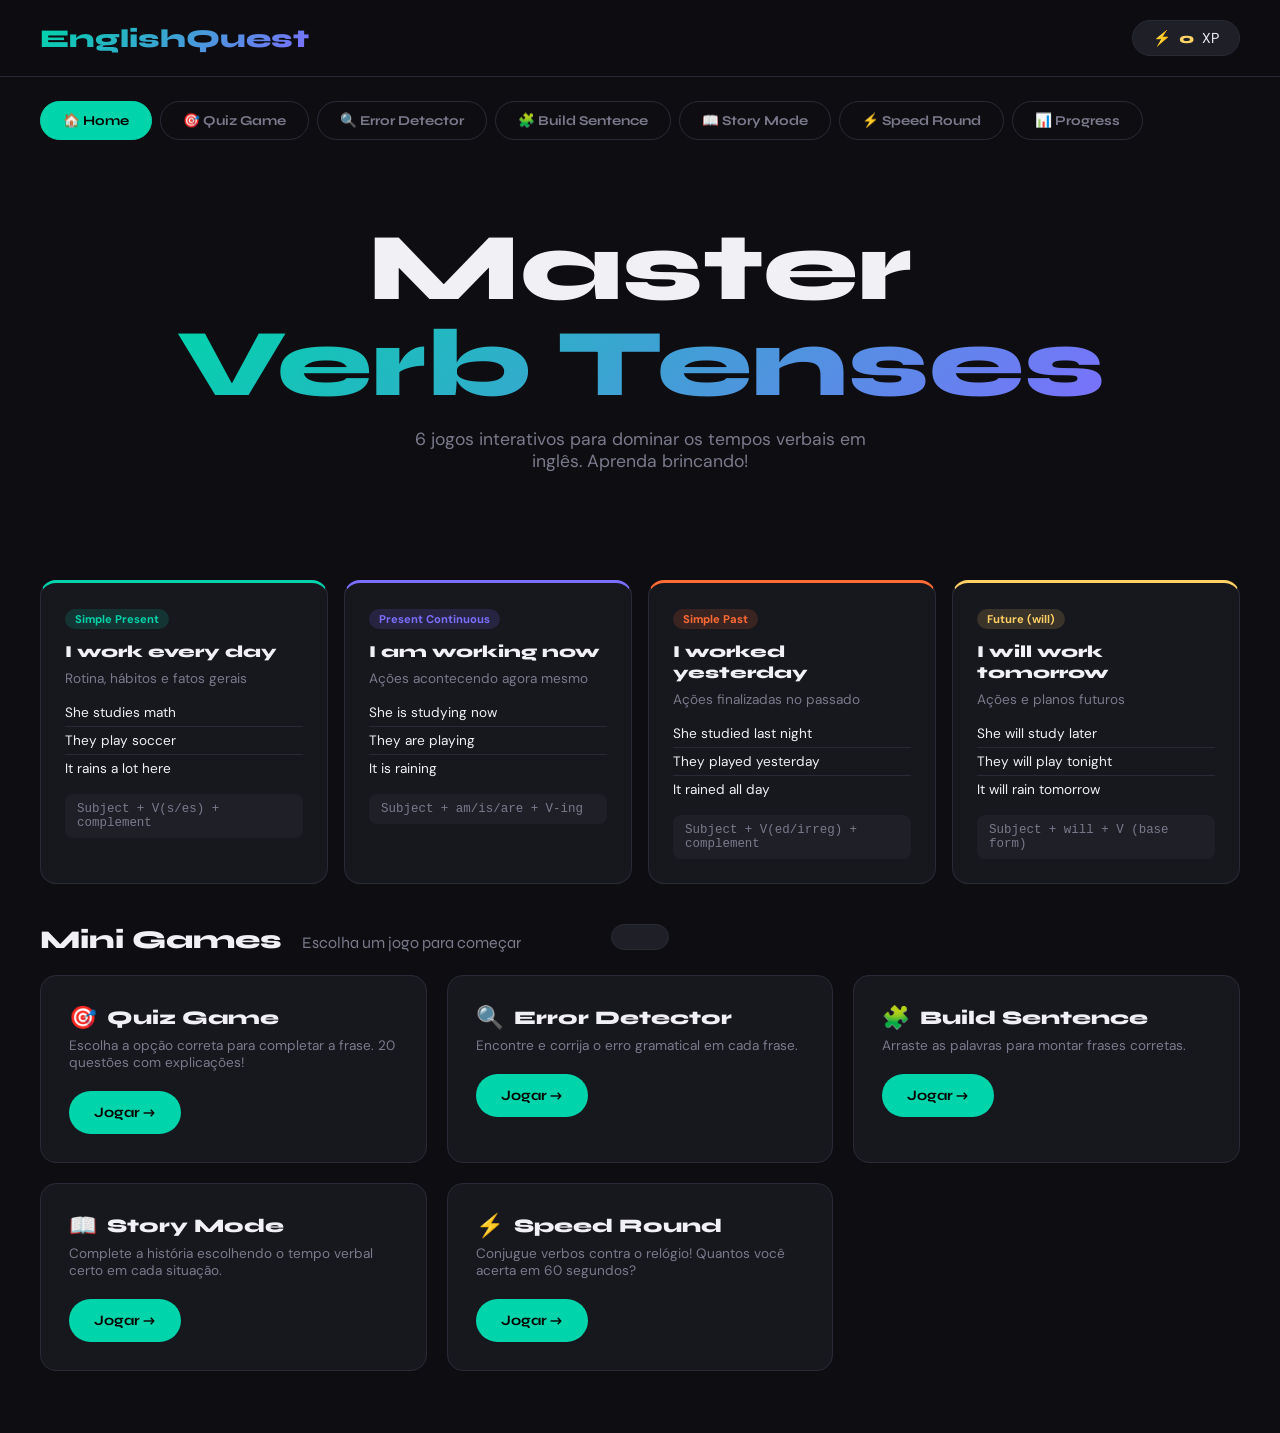
==== index.html @ da6da32b "Add files via upload" ====
<!DOCTYPE html>
<html lang="pt-BR">
<head>
  <meta charset="UTF-8" />
  <meta name="viewport" content="width=device-width, initial-scale=1.0" />
  <title>TenseLab</title>
  <link href="https://fonts.googleapis.com/css2?family=Syne:wght@400;700;800;900&family=DM+Sans:wght@300;400;500&display=swap" rel="stylesheet" />
  <style>
    :root {
      --bg: #0e0e12;
      --surface: #17171e;
      --surface2: #1f1f28;
      --border: #2a2a36;
      --text: #f0f0f5;
      --muted: #7a7a8c;
      --accent-past: #ff6b35;
      --accent-present: #00d4aa;
      --accent-cont: #7c6ffd;
      --accent-future: #ffd166;
      --green: #22c55e;
      --red: #ef4444;
      --radius: 16px;
    }

    * { box-sizing: border-box; margin: 0; padding: 0; }

    body {
      font-family: 'DM Sans', sans-serif;
      background: var(--bg);
      color: var(--text);
      min-height: 100vh;
      overflow-x: hidden;
    }

    /* ── NAV ── */
    nav {
      display: flex;
      align-items: center;
      justify-content: space-between;
      padding: 20px 40px;
      border-bottom: 1px solid var(--border);
      position: sticky;
      top: 0;
      background: rgba(14,14,18,0.9);
      backdrop-filter: blur(12px);
      z-index: 100;
    }
    .logo {
      font-family: 'Syne', sans-serif;
      font-weight: 900;
      font-size: 1.6rem;
      background: linear-gradient(135deg, var(--accent-present), var(--accent-cont));
      -webkit-background-clip: text;
      -webkit-text-fill-color: transparent;
    }
    .nav-xp {
      background: var(--surface2);
      border: 1px solid var(--border);
      border-radius: 50px;
      padding: 8px 20px;
      font-size: .9rem;
      display: flex; align-items: center; gap: 8px;
    }
    .xp-val { font-family: 'Syne', sans-serif; font-weight: 800; color: var(--accent-future); }

    /* ── TABS ── */
    .tabs {
      display: flex;
      gap: 8px;
      padding: 24px 40px 0;
      overflow-x: auto;
      scrollbar-width: none;
    }
    .tabs::-webkit-scrollbar { display: none; }
    .tab {
      font-family: 'Syne', sans-serif;
      font-weight: 700;
      font-size: .85rem;
      padding: 10px 22px;
      border-radius: 50px;
      border: 1.5px solid var(--border);
      background: transparent;
      color: var(--muted);
      cursor: pointer;
      white-space: nowrap;
      transition: all .2s;
    }
    .tab:hover { border-color: var(--accent-present); color: var(--text); }
    .tab.active {
      background: var(--accent-present);
      border-color: var(--accent-present);
      color: #000;
    }

    /* ── PAGES ── */
    .page { display: none; padding: 32px 40px 60px; }
    .page.active { display: block; }

    /* ── HERO ── */
    .hero {
      text-align: center;
      padding: 48px 0 40px;
    }
    .hero h1 {
      font-family: 'Syne', sans-serif;
      font-size: clamp(3rem, 8vw, 6rem);
      font-weight: 900;
      line-height: 1;
      margin-bottom: 16px;
    }
    .hero h1 span { background: linear-gradient(135deg, var(--accent-present), var(--accent-cont)); -webkit-background-clip: text; -webkit-text-fill-color: transparent; }
    .hero p { color: var(--muted); font-size: 1.1rem; max-width: 480px; margin: 0 auto 36px; }

    .tense-cards {
      display: grid;
      grid-template-columns: repeat(auto-fit, minmax(220px, 1fr));
      gap: 16px;
      margin-top: 32px;
    }
    .tense-card {
      background: var(--surface);
      border: 1.5px solid var(--border);
      border-radius: var(--radius);
      padding: 24px;
      transition: transform .2s, border-color .2s;
    }
    .tense-card:hover { transform: translateY(-4px); }
    .tense-card.past { border-top: 3px solid var(--accent-past); }
    .tense-card.present { border-top: 3px solid var(--accent-present); }
    .tense-card.cont { border-top: 3px solid var(--accent-cont); }
    .tense-card.future { border-top: 3px solid var(--accent-future); }
    .tense-card h3 { font-family: 'Syne', sans-serif; font-weight: 800; font-size: 1.05rem; margin-bottom: 8px; }
    .tense-card .badge {
      display: inline-block;
      font-size: .7rem;
      font-weight: 700;
      padding: 3px 10px;
      border-radius: 20px;
      margin-bottom: 12px;
    }
    .past .badge { background: rgba(255,107,53,.15); color: var(--accent-past); }
    .present .badge { background: rgba(0,212,170,.15); color: var(--accent-present); }
    .cont .badge { background: rgba(124,111,253,.15); color: var(--accent-cont); }
    .future .badge { background: rgba(255,209,102,.15); color: var(--accent-future); }
    .tense-card p { color: var(--muted); font-size: .85rem; margin-bottom: 12px; }
    .tense-card ul { list-style: none; }
    .tense-card li { font-size: .85rem; padding: 5px 0; border-bottom: 1px solid var(--border); color: var(--text); }
    .tense-card li:last-child { border: none; }
    .formula {
      margin-top: 12px;
      background: var(--surface2);
      border-radius: 8px;
      padding: 8px 12px;
      font-size: .78rem;
      color: var(--muted);
      font-family: monospace;
    }

    /* ── GAME GRID ── */
    .game-grid {
      display: grid;
      grid-template-columns: repeat(auto-fit, minmax(300px, 1fr));
      gap: 20px;
    }
    .game-card {
      background: var(--surface);
      border: 1.5px solid var(--border);
      border-radius: var(--radius);
      padding: 28px;
    }
    .game-title {
      font-family: 'Syne', sans-serif;
      font-weight: 800;
      font-size: 1.2rem;
      margin-bottom: 6px;
      display: flex; align-items: center; gap: 10px;
    }
    .game-icon { font-size: 1.4rem; }
    .game-desc { color: var(--muted); font-size: .85rem; margin-bottom: 20px; }

    /* Buttons */
    .btn {
      font-family: 'Syne', sans-serif;
      font-weight: 700;
      font-size: .9rem;
      padding: 12px 24px;
      border-radius: 50px;
      border: 1.5px solid transparent;
      cursor: pointer;
      transition: all .15s;
    }
    .btn-primary { background: var(--accent-present); color: #000; }
    .btn-primary:hover { opacity: .85; transform: scale(1.03); }
    .btn-outline { background: transparent; border-color: var(--border); color: var(--text); }
    .btn-outline:hover { border-color: var(--accent-present); color: var(--accent-present); }
    .btn-sm { padding: 8px 18px; font-size: .8rem; }
    .btn-full { width: 100%; }

    /* ── QUIZ ── */
    .quiz-question {
      background: var(--surface2);
      border-radius: 12px;
      padding: 20px;
      font-size: 1.1rem;
      font-weight: 500;
      margin-bottom: 16px;
      line-height: 1.5;
    }
    .quiz-options { display: flex; flex-direction: column; gap: 10px; }
    .quiz-opt {
      background: var(--surface2);
      border: 1.5px solid var(--border);
      border-radius: 12px;
      padding: 14px 18px;
      text-align: left;
      color: var(--text);
      cursor: pointer;
      font-size: .95rem;
      transition: all .15s;
    }
    .quiz-opt:hover:not(:disabled) { border-color: var(--accent-present); background: rgba(0,212,170,.06); }
    .quiz-opt.correct { border-color: var(--green); background: rgba(34,197,94,.12); color: var(--green); }
    .quiz-opt.wrong { border-color: var(--red); background: rgba(239,68,68,.12); color: var(--red); }
    .quiz-opt:disabled { cursor: default; }
    .quiz-feedback {
      margin-top: 14px;
      padding: 14px 18px;
      border-radius: 12px;
      font-size: .9rem;
      font-weight: 500;
      display: none;
    }
    .quiz-feedback.correct { background: rgba(34,197,94,.12); color: var(--green); border: 1px solid rgba(34,197,94,.3); }
    .quiz-feedback.wrong { background: rgba(239,68,68,.12); color: var(--red); border: 1px solid rgba(239,68,68,.3); }
    .quiz-stats {
      display: flex; gap: 12px; margin-bottom: 16px; font-size: .85rem; color: var(--muted);
    }
    .quiz-stats span { font-weight: 700; color: var(--text); }

    /* ── ERROR DETECTOR ── */
    .error-sentence {
      background: var(--surface2);
      border: 1.5px solid var(--border);
      border-radius: 12px;
      padding: 20px;
      font-size: 1.1rem;
      margin-bottom: 14px;
    }
    .error-sentence .wrong-word {
      color: var(--red);
      text-decoration: underline wavy var(--red);
    }
    .error-input {
      width: 100%;
      background: var(--surface2);
      border: 1.5px solid var(--border);
      border-radius: 12px;
      padding: 14px 18px;
      color: var(--text);
      font-size: 1rem;
      font-family: 'DM Sans', sans-serif;
      outline: none;
      transition: border-color .15s;
      margin-bottom: 12px;
    }
    .error-input:focus { border-color: var(--accent-present); }
    .error-input.correct-input { border-color: var(--green); }
    .error-input.wrong-input { border-color: var(--red); }

    /* ── DRAG & DROP ── */
    .drag-words {
      display: flex; flex-wrap: wrap; gap: 8px; margin-bottom: 20px; min-height: 44px;
      background: var(--surface2); border-radius: 12px; padding: 12px;
      border: 1.5px dashed var(--border);
    }
    .drag-word {
      background: var(--surface);
      border: 1.5px solid var(--border);
      border-radius: 8px;
      padding: 6px 14px;
      font-size: .9rem;
      cursor: grab;
      user-select: none;
      transition: all .15s;
      touch-action: none;
    }
    .drag-word:hover { border-color: var(--accent-present); background: rgba(0,212,170,.06); }
    .drag-word.dragging { opacity: .4; }
    .drag-word.placed { background: rgba(124,111,253,.15); border-color: var(--accent-cont); }
    .sentence-slots {
      display: flex; flex-wrap: wrap; gap: 8px; align-items: center;
      background: var(--surface2); border-radius: 12px; padding: 16px;
      min-height: 56px; border: 1.5px solid var(--border);
      margin-bottom: 14px;
    }
    .slot-word {
      background: var(--accent-cont);
      color: #fff;
      border-radius: 8px;
      padding: 6px 14px;
      font-size: .9rem;
      cursor: pointer;
    }
    .slot-placeholder {
      color: var(--muted);
      font-size: .9rem;
      font-style: italic;
    }

    /* ── TIMELINE GAME ── */
    .timeline-bar {
      position: relative;
      height: 6px;
      background: var(--border);
      border-radius: 3px;
      margin: 60px 0 40px;
    }
    .timeline-bar::before, .timeline-bar::after, .timeline-center {
      position: absolute;
      top: -28px;
      font-size: .8rem;
      font-weight: 700;
      font-family: 'Syne', sans-serif;
      color: var(--muted);
    }
    .timeline-bar::before { content: 'PAST'; left: 0; }
    .timeline-bar::after { content: 'FUTURE'; right: 0; }
    .timeline-center { left: 50%; transform: translateX(-50%); }
    .timeline-dots { position: absolute; top: -8px; width: 100%; display: flex; justify-content: space-between; }
    .t-dot {
      width: 22px; height: 22px;
      border-radius: 50%;
      cursor: pointer;
      border: 2px solid var(--bg);
      transition: transform .2s;
    }
    .t-dot:hover { transform: scale(1.3); }
    .timeline-cards { display: flex; flex-direction: column; gap: 10px; }
    .timeline-drop-zone {
      border: 2px dashed var(--border);
      border-radius: 12px;
      padding: 14px 18px;
      display: flex; align-items: center; gap: 12px;
      font-size: .9rem;
      color: var(--muted);
      transition: border-color .15s;
      cursor: pointer;
      min-height: 52px;
    }
    .timeline-drop-zone:hover { border-color: var(--accent-cont); }
    .timeline-drop-zone.filled { border-color: var(--border); color: var(--text); }
    .tl-label { font-weight: 700; font-size: .75rem; padding: 2px 8px; border-radius: 6px; }

    /* ── STORY MODE ── */
    .story-scene {
      background: var(--surface2);
      border-radius: 12px;
      padding: 20px;
      margin-bottom: 16px;
      position: relative;
      overflow: hidden;
    }
    .story-scene::before {
      content: '';
      position: absolute;
      left: 0; top: 0; bottom: 0;
      width: 3px;
      background: var(--accent-cont);
    }
    .story-scene p { font-size: 1rem; line-height: 1.6; }
    .story-blank {
      display: inline-block;
      min-width: 100px;
      border-bottom: 2px solid var(--accent-cont);
      padding: 0 4px;
      margin: 0 4px;
    }
    .story-choices { display: flex; flex-wrap: wrap; gap: 8px; margin-top: 12px; }
    .story-choice {
      background: var(--surface);
      border: 1.5px solid var(--border);
      border-radius: 8px;
      padding: 6px 16px;
      cursor: pointer;
      font-size: .85rem;
      transition: all .15s;
    }
    .story-choice:hover { border-color: var(--accent-cont); color: var(--accent-cont); }
    .story-choice.correct { border-color: var(--green); background: rgba(34,197,94,.1); color: var(--green); }
    .story-choice.wrong { border-color: var(--red); background: rgba(239,68,68,.1); color: var(--red); }

    /* ── WORDLE-STYLE ── */
    .wordle-grid {
      display: grid;
      grid-template-columns: repeat(5, 1fr);
      gap: 6px;
      max-width: 300px;
      margin: 0 auto 20px;
    }
    .wordle-cell {
      aspect-ratio: 1;
      background: var(--surface2);
      border: 2px solid var(--border);
      border-radius: 8px;
      display: flex; align-items: center; justify-content: center;
      font-family: 'Syne', sans-serif;
      font-weight: 800;
      font-size: 1.4rem;
      text-transform: uppercase;
      transition: all .1s;
    }
    .wordle-cell.correct { background: var(--green); border-color: var(--green); color: #fff; }
    .wordle-cell.present { background: var(--accent-future); border-color: var(--accent-future); color: #000; }
    .wordle-cell.absent { background: var(--border); border-color: var(--border); color: var(--muted); }
    .wordle-cell.active { border-color: var(--accent-present); }
    .wordle-keyboard {
      display: flex; flex-direction: column; align-items: center; gap: 6px;
      margin-bottom: 16px;
    }
    .wordle-row { display: flex; gap: 5px; }
    .wkey {
      background: var(--surface2);
      border: 1.5px solid var(--border);
      border-radius: 6px;
      padding: 10px 8px;
      font-family: 'Syne', sans-serif;
      font-weight: 700;
      font-size: .8rem;
      min-width: 32px;
      text-align: center;
      cursor: pointer;
      color: var(--text);
      transition: all .1s;
    }
    .wkey:hover { border-color: var(--accent-present); }
    .wkey.wide { min-width: 52px; font-size: .7rem; }
    .wkey.correct { background: var(--green); border-color: var(--green); color: #fff; }
    .wkey.present { background: var(--accent-future); border-color: var(--accent-future); color: #000; }
    .wkey.absent { background: var(--border); border-color: var(--border); color: var(--muted); }

    /* ── SPEED ROUND ── */
    .speed-prompt {
      text-align: center;
      background: var(--surface2);
      border-radius: 12px;
      padding: 28px;
      margin-bottom: 16px;
    }
    .speed-prompt .tense-label {
      font-size: .8rem;
      font-weight: 700;
      letter-spacing: .1em;
      text-transform: uppercase;
      margin-bottom: 8px;
    }
    .speed-prompt .verb { font-family: 'Syne', sans-serif; font-size: 2.5rem; font-weight: 900; }
    .speed-prompt .subject { color: var(--muted); font-size: 1rem; margin-top: 6px; }
    .speed-timer { height: 6px; background: var(--border); border-radius: 3px; margin-bottom: 16px; overflow: hidden; }
    .speed-timer-bar { height: 100%; background: var(--accent-present); border-radius: 3px; transition: width .1s linear; }
    .speed-input {
      width: 100%;
      background: var(--surface2);
      border: 2px solid var(--border);
      border-radius: 12px;
      padding: 16px 20px;
      font-size: 1.1rem;
      font-family: 'DM Sans', sans-serif;
      color: var(--text);
      outline: none;
      text-align: center;
    }
    .speed-input:focus { border-color: var(--accent-present); }
    .speed-score-row {
      display: flex; justify-content: space-between; margin-bottom: 12px;
      font-size: .85rem; color: var(--muted);
    }
    .speed-score-row span { font-weight: 700; color: var(--text); }

    /* ── PROGRESS ── */
    .progress-grid { display: grid; grid-template-columns: repeat(auto-fit, minmax(180px, 1fr)); gap: 16px; margin-bottom: 32px; }
    .progress-stat { background: var(--surface); border: 1.5px solid var(--border); border-radius: var(--radius); padding: 24px; }
    .progress-stat .label { font-size: .8rem; color: var(--muted); margin-bottom: 6px; }
    .progress-stat .value { font-family: 'Syne', sans-serif; font-size: 2.8rem; font-weight: 900; }
    .progress-bar-wrap { margin-bottom: 16px; }
    .progress-bar-label { display: flex; justify-content: space-between; font-size: .85rem; margin-bottom: 6px; }
    .progress-bar { height: 8px; background: var(--border); border-radius: 4px; overflow: hidden; }
    .progress-bar-fill { height: 100%; border-radius: 4px; transition: width 1s ease; }

    /* ── TABLE ── */
    table { width: 100%; border-collapse: collapse; }
    thead tr { border-bottom: 1.5px solid var(--border); }
    th, td { padding: 14px 16px; text-align: left; font-size: .9rem; }
    th { color: var(--muted); font-weight: 500; font-size: .8rem; text-transform: uppercase; letter-spacing: .05em; }
    tbody tr { border-bottom: 1px solid var(--border); }
    tbody tr:last-child { border: none; }
    .score-pill {
      display: inline-block;
      padding: 3px 10px;
      border-radius: 20px;
      font-size: .8rem;
      font-weight: 700;
    }
    .score-high { background: rgba(34,197,94,.15); color: var(--green); }
    .score-mid { background: rgba(255,209,102,.15); color: var(--accent-future); }
    .score-low { background: rgba(239,68,68,.15); color: var(--red); }

    /* ── TOAST ── */
    .toast {
      position: fixed;
      bottom: 30px; left: 50%;
      transform: translateX(-50%) translateY(80px);
      background: var(--surface2);
      border: 1.5px solid var(--border);
      border-radius: 50px;
      padding: 12px 28px;
      font-family: 'Syne', sans-serif;
      font-weight: 700;
      font-size: .95rem;
      z-index: 999;
      transition: transform .3s cubic-bezier(.34,1.56,.64,1);
      pointer-events: none;
    }
    .toast.show { transform: translateX(-50%) translateY(0); }
    .toast.xp { color: var(--accent-future); border-color: var(--accent-future); }

    /* ── SECTION TITLE ── */
    .section-title {
      font-family: 'Syne', sans-serif;
      font-weight: 900;
      font-size: 1.6rem;
      margin-bottom: 20px;
    }
    .section-title span { color: var(--muted); font-weight: 400; font-size: 1rem; margin-left: 12px; }

    @media (max-width: 600px) {
      nav, .tabs, .page { padding-left: 16px; padding-right: 16px; }
      .hero h1 { font-size: 2.8rem; }
    }
  </style>
</head>
<body>

<nav>
  <div class="logo">English<span style="color: white;">Quest</span></div>
  <div class="nav-xp">⚡ <span class="xp-val" id="xpDisplay">0</span> XP</div>
</nav>

<div class="tabs">
  <button class="tab active" onclick="switchTab('home')">🏠 Home</button>
  <button class="tab" onclick="switchTab('quiz')">🎯 Quiz Game</button>
  <button class="tab" onclick="switchTab('error')">🔍 Error Detector</button>
  <button class="tab" onclick="switchTab('build')">🧩 Build Sentence</button>
  <button class="tab" onclick="switchTab('story')">📖 Story Mode</button>
  <button class="tab" onclick="switchTab('speed')">⚡ Speed Round</button>
  <button class="tab" onclick="switchTab('progress')">📊 Progress</button>
</div>

<!-- ══════════ HOME ══════════ -->
<div class="page active" id="page-home">
  <div class="hero">
    <h1>Master<br><span>Verb Tenses</span></h1>
    <p>6 jogos interativos para dominar os tempos verbais em inglês. Aprenda brincando!</p>
  </div>

  <div class="tense-cards">
    <div class="tense-card present">
      <div class="badge">Simple Present</div>
      <h3>I work every day</h3>
      <p>Rotina, hábitos e fatos gerais</p>
      <ul>
        <li>She studies math</li>
        <li>They play soccer</li>
        <li>It rains a lot here</li>
      </ul>
      <div class="formula">Subject + V(s/es) + complement</div>
    </div>
    <div class="tense-card cont">
      <div class="badge">Present Continuous</div>
      <h3>I am working now</h3>
      <p>Ações acontecendo agora mesmo</p>
      <ul>
        <li>She is studying now</li>
        <li>They are playing</li>
        <li>It is raining</li>
      </ul>
      <div class="formula">Subject + am/is/are + V-ing</div>
    </div>
    <div class="tense-card past">
      <div class="badge">Simple Past</div>
      <h3>I worked yesterday</h3>
      <p>Ações finalizadas no passado</p>
      <ul>
        <li>She studied last night</li>
        <li>They played yesterday</li>
        <li>It rained all day</li>
      </ul>
      <div class="formula">Subject + V(ed/irreg) + complement</div>
    </div>
    <div class="tense-card future">
      <div class="badge">Future (will)</div>
      <h3>I will work tomorrow</h3>
      <p>Ações e planos futuros</p>
      <ul>
        <li>She will study later</li>
        <li>They will play tonight</li>
        <li>It will rain tomorrow</li>
      </ul>
      <div class="formula">Subject + will + V (base form)</div>
    </div>
  </div>

  <div style="margin-top:40px;">
    <div class="section-title">Mini Games <span>Escolha um jogo para começar</span></div>
    <div class="game-grid">
      <div class="game-card">
        <div class="game-title"><span class="game-icon">🎯</span>Quiz Game</div>
        <p class="game-desc">Escolha a opção correta para completar a frase. 20 questões com explicações!</p>
        <button class="btn btn-primary" onclick="switchTab('quiz')">Jogar →</button>
      </div>
      <div class="game-card">
        <div class="game-title"><span class="game-icon">🔍</span>Error Detector</div>
        <p class="game-desc">Encontre e corrija o erro gramatical em cada frase.</p>
        <button class="btn btn-primary" onclick="switchTab('error')">Jogar →</button>
      </div>
      <div class="game-card">
        <div class="game-title"><span class="game-icon">🧩</span>Build Sentence</div>
        <p class="game-desc">Arraste as palavras para montar frases corretas.</p>
        <button class="btn btn-primary" onclick="switchTab('build')">Jogar →</button>
      </div>
      <div class="game-card">
        <div class="game-title"><span class="game-icon">📖</span>Story Mode</div>
        <p class="game-desc">Complete a história escolhendo o tempo verbal certo em cada situação.</p>
        <button class="btn btn-primary" onclick="switchTab('story')">Jogar →</button>
      </div>
      <div class="game-card">
        <div class="game-title"><span class="game-icon">⚡</span>Speed Round</div>
        <p class="game-desc">Conjugue verbos contra o relógio! Quantos você acerta em 60 segundos?</p>
        <button class="btn btn-primary" onclick="switchTab('speed')">Jogar →</button>
      </div>
    </div>
  </div>
</div>

<!-- ══════════ QUIZ ══════════ -->
<div class="page" id="page-quiz">
  <div class="section-title">🎯 Quiz Game</div>
  <div class="game-card" style="max-width:600px;">
    <div class="quiz-stats">
      Pergunta <span id="qNum">1</span>/20 &nbsp;|&nbsp; Acertos: <span id="qScore">0</span> &nbsp;|&nbsp; 🔥 Streak: <span id="qStreak">0</span>
    </div>
    <div class="quiz-question" id="quizQuestion">Loading...</div>
    <div class="quiz-options" id="quizOptions"></div>
    <div class="quiz-feedback" id="quizFeedback"></div>
    <div style="margin-top:16px; display:flex; gap:10px; flex-wrap:wrap;" id="quizControls">
      <button class="btn btn-primary" id="nextBtn" onclick="nextQuestion()" style="display:none;">Próxima →</button>
      <button class="btn btn-outline btn-sm" onclick="resetQuiz()">Reiniciar</button>
    </div>
  </div>
</div>

<!-- ══════════ ERROR DETECTOR ══════════ -->
<div class="page" id="page-error">
  <div class="section-title">🔍 Error Detector</div>
  <div class="game-card" style="max-width:600px;">
    <div class="quiz-stats">
      Frase <span id="errNum">1</span>/10 &nbsp;|&nbsp; Acertos: <span id="errScore">0</span>
    </div>
    <p class="game-desc">Reescreva a frase corrigindo o erro gramatical.</p>
    <div class="error-sentence" id="errSentence"></div>
    <input type="text" class="error-input" id="errInput" placeholder="Digite a frase corrigida..." />
    <div style="display:flex;gap:10px;flex-wrap:wrap;">
      <button class="btn btn-primary" onclick="checkError()">Verificar</button>
      <button class="btn btn-outline btn-sm" onclick="skipError()">Pular →</button>
      <button class="btn btn-outline btn-sm" onclick="resetError()">Reiniciar</button>
    </div>
    <div class="quiz-feedback" id="errFeedback" style="margin-top:14px;"></div>
  </div>
</div>

<!-- ══════════ BUILD SENTENCE ══════════ -->
<div class="page" id="page-build">
  <div class="section-title">🧩 Build Sentence</div>
  <div class="game-card" style="max-width:620px;">
    <div class="quiz-stats">
      Frase <span id="buildNum">1</span>/8 &nbsp;|&nbsp; Acertos: <span id="buildScore">0</span>
    </div>
    <p class="game-desc" id="buildHint"></p>
    <div class="sentence-slots" id="buildSlots"><span class="slot-placeholder">Arraste as palavras aqui em ordem...</span></div>
    <div class="drag-words" id="buildWords"></div>
    <div style="display:flex;gap:10px;flex-wrap:wrap;margin-top:8px;">
      <button class="btn btn-primary" onclick="checkBuild()">Verificar ✓</button>
      <button class="btn btn-outline btn-sm" onclick="clearBuild()">Limpar</button>
      <button class="btn btn-outline btn-sm" onclick="resetBuild()">Reiniciar</button>
    </div>
    <div class="quiz-feedback" id="buildFeedback" style="margin-top:14px;"></div>
  </div>
</div>

<!-- ══════════ STORY MODE ══════════ -->
<div class="page" id="page-story">
  <div class="section-title">📖 Story Mode</div>
  <div class="game-card" style="max-width:620px;">
    <div class="quiz-stats">
      Cena <span id="storyNum">1</span>/6 &nbsp;|&nbsp; Acertos: <span id="storyScore">0</span>
    </div>
    <div id="storyContent"></div>
    <div class="quiz-feedback" id="storyFeedback" style="margin-top:14px;"></div>
    <button class="btn btn-outline btn-sm" onclick="resetStory()" style="margin-top:12px;">Reiniciar</button>
  </div>
</div>

<!-- ══════════ SPEED ROUND ══════════ -->
<div class="page" id="page-speed">
  <div class="section-title">⚡ Speed Round</div>
  <div class="game-card" style="max-width:520px;">
    <div class="speed-score-row">
      <div>Pontos: <span id="speedScore">0</span></div>
      <div>Tempo: <span id="speedTime">60</span>s</div>
    </div>
    <div class="speed-timer"><div class="speed-timer-bar" id="speedBar" style="width:100%"></div></div>
    <div class="speed-prompt" id="speedPrompt">
      <div class="tense-label" id="speedTenseLabel" style="color:var(--accent-present)">Simple Present</div>
      <div class="verb" id="speedVerb">work</div>
      <div class="subject" id="speedSubject">She ___</div>
    </div>
    <input type="text" class="speed-input" id="speedInput" placeholder="Type your answer..." autocomplete="off" />
    <div style="display:flex;gap:10px;margin-top:14px;justify-content:center;flex-wrap:wrap;" id="speedControls">
      <button class="btn btn-primary" id="speedStartBtn" onclick="startSpeed()">▶ Iniciar</button>
    </div>
    <div style="margin-top:16px;font-size:.85rem;color:var(--muted)">
      <strong style="color:var(--text)">Como jogar:</strong> Conjugue o verbo para o sujeito e tempo indicados. Pressione Enter para confirmar.
    </div>
  </div>
</div>

<!-- ══════════ PROGRESS ══════════ -->
<div class="page" id="page-progress">
  <div class="section-title">📊 Progress</div>
  <div class="progress-grid">
    <div class="progress-stat">
      <div class="label">Total XP</div>
      <div class="value" id="statXP" style="color:var(--accent-future)">0</div>
    </div>
    <div class="progress-stat">
      <div class="label">Questões Respondidas</div>
      <div class="value" id="statQ">0</div>
    </div>
    <div class="progress-stat">
      <div class="label">Taxa de Acerto</div>
      <div class="value" id="statAcc">—</div>
    </div>
    <div class="progress-stat">
      <div class="label">Maior Streak</div>
      <div class="value" id="statStreak" style="color:var(--accent-past)">0</div>
    </div>
  </div>

  <div class="section-title" style="font-size:1.2rem;">Desempenho por Tempo Verbal</div>
  <div id="progressBars" style="max-width:500px; margin-bottom:36px;"></div>

  <div class="section-title" style="font-size:1.2rem;">Teacher Dashboard</div>
  <div style="background:var(--surface);border:1.5px solid var(--border);border-radius:var(--radius);overflow:auto;">
    <table>
      <thead><tr><th>Aluno</th><th>Simple Present</th><th>Present Cont.</th><th>Simple Past</th><th>Future</th></tr></thead>
      <tbody>
        <tr><td>Lucas</td><td><span class="score-pill score-high">90%</span></td><td><span class="score-pill score-mid">82%</span></td><td><span class="score-pill score-high">95%</span></td><td><span class="score-pill score-mid">88%</span></td></tr>
        <tr><td>Ana</td><td><span class="score-pill score-high">98%</span></td><td><span class="score-pill score-high">91%</span></td><td><span class="score-pill score-mid">85%</span></td><td><span class="score-pill score-high">93%</span></td></tr>
        <tr><td>Carlos</td><td><span class="score-pill score-mid">70%</span></td><td><span class="score-pill score-low">66%</span></td><td><span class="score-pill score-mid">80%</span></td><td><span class="score-pill score-mid">72%</span></td></tr>
      </tbody>
    </table>
  </div>
</div>

<div class="toast" id="toast"></div>

<script>
// ══════════════════════════════
//  STATE
// ══════════════════════════════
let xp = 0;
let totalQ = 0, totalCorrect = 0, bestStreak = 0;
const tenseStats = { 'Simple Present': [0,0], 'Present Continuous': [0,0], 'Simple Past': [0,0], 'Future': [0,0] };

function addXP(n) {
  xp += n;
  document.getElementById('xpDisplay').textContent = xp;
  showToast(`+${n} XP ⚡`, 'xp');
  updateProgress();
}

function showToast(msg, cls='') {
  const t = document.getElementById('toast');
  t.textContent = msg;
  t.className = 'toast ' + cls + ' show';
  setTimeout(() => t.classList.remove('show'), 1800);
}

function switchTab(id) {
  document.querySelectorAll('.tab').forEach((t,i) => {
    const ids = ['home','quiz','error','build','story','speed','progress'];
    t.classList.toggle('active', ids[i] === id);
  });
  document.querySelectorAll('.page').forEach(p => p.classList.remove('active'));
  document.getElementById('page-'+id).classList.add('active');
  if (id === 'progress') updateProgress();
}

function recordAnswer(tense, correct) {
  totalQ++;
  if (correct) totalCorrect++;
  if (tenseStats[tense]) {
    tenseStats[tense][1]++;
    if (correct) tenseStats[tense][0]++;
  }
}

// ══════════════════════════════
//  QUIZ GAME
// ══════════════════════════════
const quizData = [
  { q:"She ____ to school every day.", opts:["go","goes","is going","went"], ans:1, tense:"Simple Present", exp:"Simple Present: she/he/it + verbo com -s/es" },
  { q:"Right now, they ____ football in the park.", opts:["play","played","are playing","will play"], ans:2, tense:"Present Continuous", exp:"Present Continuous: am/is/are + V-ing para ações acontecendo agora" },
  { q:"I ____ a great movie last night.", opts:["watch","watches","watched","am watching"], ans:2, tense:"Simple Past", exp:"Simple Past: usamos o passado do verbo (watched)" },
  { q:"Tomorrow, we ____ visit our grandparents.", opts:["are","do","will","was"], ans:2, tense:"Future", exp:"Future com will: will + verbo na forma base" },
  { q:"He ____ coffee every morning.", opts:["drink","drinks","is drinking","drank"], ans:1, tense:"Simple Present", exp:"Simple Present: he/she/it → drinks (acrescenta -s)" },
  { q:"Look! The baby ____!", opts:["walks","walk","is walking","walked"], ans:2, tense:"Present Continuous", exp:"'Look!' indica ação acontecendo agora → Present Continuous" },
  { q:"My parents ____ married in 1990.", opts:["get","gets","are getting","got"], ans:3, tense:"Simple Past", exp:"1990 é passado → Simple Past (got - irregular)" },
  { q:"I think it ____ rain this afternoon.", opts:["is","will","does","was"], ans:1, tense:"Future", exp:"'I think' + previsão futura → will" },
  { q:"The sun ____ in the east.", opts:["rise","rises","is rising","rose"], ans:1, tense:"Simple Present", exp:"Fato científico → Simple Present (rises)" },
  { q:"We ____ dinner when you called.", opts:["have","had","are having","were having"], ans:3, tense:"Present Continuous", exp:"Ação em progresso interrompida → Past Continuous (were having)" },
  { q:"She ____ her homework an hour ago.", opts:["finish","finishes","is finishing","finished"], ans:3, tense:"Simple Past", exp:"'an hour ago' indica passado → Simple Past (finished)" },
  { q:"I promise I ____ be late.", opts:["am not","don't","won't","wasn't"], ans:2, tense:"Future", exp:"Promessa futura → won't (will not)" },
  { q:"They ____ English at this school.", opts:["teach","teaches","teaching","taught"], ans:0, tense:"Simple Present", exp:"They (plural) → teach, sem -s" },
  { q:"Be quiet! The baby ____.", opts:["sleep","sleeps","is sleeping","slept"], ans:2, tense:"Present Continuous", exp:"'Be quiet!' → ação em andamento → is sleeping" },
  { q:"We ____ to Paris last summer.", opts:["go","goes","went","will go"], ans:2, tense:"Simple Past", exp:"'last summer' → Simple Past (went - irregular)" },
  { q:"She ____ call you later.", opts:["is","does","will","was"], ans:2, tense:"Future", exp:"Ação futura simples → will" },
  { q:"Dogs ____ meat.", opts:["eats","eat","are eating","ate"], ans:1, tense:"Simple Present", exp:"Hábito geral, sujeito plural → eat" },
  { q:"I ____ a shower right now — call back later!", opts:["take","takes","am taking","took"], ans:2, tense:"Present Continuous", exp:"'right now' → ação em andamento → am taking" },
  { q:"He ____ his keys yesterday.", opts:["lose","loses","is losing","lost"], ans:3, tense:"Simple Past", exp:"'yesterday' + irregular verb → lost" },
  { q:"We ____ graduate next year.", opts:["are","do","will","were"], ans:2, tense:"Future", exp:"Plano futuro → will graduate" },
];

let quizIdx = 0, quizScore = 0, quizStreak = 0, quizAnswered = false;

function loadQuiz() {
  if (quizIdx >= quizData.length) {
    document.getElementById('quizQuestion').innerHTML = `<strong>🎉 Fim do Quiz!</strong><br>Você acertou ${quizScore} de ${quizData.length} perguntas!`;
    document.getElementById('quizOptions').innerHTML = '';
    document.getElementById('quizFeedback').style.display = 'none';
    document.getElementById('nextBtn').style.display = 'none';
    addXP(quizScore * 5);
    return;
  }
  const d = quizData[quizIdx];
  document.getElementById('qNum').textContent = quizIdx + 1;
  document.getElementById('qScore').textContent = quizScore;
  document.getElementById('qStreak').textContent = quizStreak;
  document.getElementById('quizQuestion').textContent = d.q;
  document.getElementById('quizFeedback').style.display = 'none';
  document.getElementById('nextBtn').style.display = 'none';
  quizAnswered = false;

  const opts = document.getElementById('quizOptions');
  opts.innerHTML = '';
  d.opts.forEach((o, i) => {
    const b = document.createElement('button');
    b.className = 'quiz-opt';
    b.textContent = o;
    b.onclick = () => answerQuiz(i);
    opts.appendChild(b);
  });
}

function answerQuiz(i) {
  if (quizAnswered) return;
  quizAnswered = true;
  const d = quizData[quizIdx];
  const opts = document.querySelectorAll('.quiz-opt');
  const fb = document.getElementById('quizFeedback');
  opts.forEach(b => b.disabled = true);
  opts[d.ans].classList.add('correct');

  if (i === d.ans) {
    quizScore++; quizStreak++;
    if (quizStreak > bestStreak) bestStreak = quizStreak;
    fb.className = 'quiz-feedback correct';
    fb.textContent = '✅ Correto! ' + d.exp;
    addXP(quizStreak >= 3 ? 15 : 10);
  } else {
    opts[i].classList.add('wrong');
    quizStreak = 0;
    fb.className = 'quiz-feedback wrong';
    fb.textContent = '❌ Incorreto. ' + d.exp;
  }
  recordAnswer(d.tense, i === d.ans);
  fb.style.display = 'block';
  document.getElementById('nextBtn').style.display = 'inline-block';
}

function nextQuestion() { quizIdx++; loadQuiz(); }
function resetQuiz() { quizIdx = 0; quizScore = 0; quizStreak = 0; loadQuiz(); }

// ══════════════════════════════
//  ERROR DETECTOR
// ══════════════════════════════
const errorData = [
  { wrong:"She don't like coffee.", correct:"She doesn't like coffee.", err:"don't","fix":"doesn't", tense:"Simple Present", exp:"He/She/It → doesn't (not don't)" },
  { wrong:"They is playing soccer now.", correct:"They are playing soccer now.", err:"is","fix":"are", tense:"Present Continuous", exp:"They → are (not is)" },
  { wrong:"He goed to work yesterday.", correct:"He went to work yesterday.", err:"goed","fix":"went", tense:"Simple Past", exp:"go é irregular → went (não goed)" },
  { wrong:"I will to call you later.", correct:"I will call you later.", err:"to call","fix":"call", tense:"Future", exp:"After 'will' → base form, no 'to'" },
  { wrong:"She study English every night.", correct:"She studies English every night.", err:"study","fix":"studies", tense:"Simple Present", exp:"She → studies (acrescenta -es)" },
  { wrong:"He is eat lunch right now.", correct:"He is eating lunch right now.", err:"eat","fix":"eating", tense:"Present Continuous", exp:"Present Continuous → is + V-ing (eating)" },
  { wrong:"We buyed a new car last week.", correct:"We bought a new car last week.", err:"buyed","fix":"bought", tense:"Simple Past", exp:"buy é irregular → bought (não buyed)" },
  { wrong:"They will going to the party.", correct:"They will go to the party.", err:"going","fix":"go", tense:"Future", exp:"will + base form (not going)" },
  { wrong:"He don't works here anymore.", correct:"He doesn't work here anymore.", err:"don't works","fix":"doesn't work", tense:"Simple Present", exp:"He → doesn't + base form (not don't works)" },
  { wrong:"She was walking when she heared a noise.", correct:"She was walking when she heard a noise.", err:"heared","fix":"heard", tense:"Simple Past", exp:"hear é irregular → heard (não heared)" },
];

let errIdx = 0, errScore = 0;

function loadError() {
  if (errIdx >= errorData.length) {
    document.getElementById('errSentence').innerHTML = `<strong>🎉 Parabéns!</strong> Você acertou ${errScore} de ${errorData.length}!`;
    document.getElementById('errInput').style.display = 'none';
    addXP(errScore * 8);
    return;
  }
  const d = errorData[errIdx];
  document.getElementById('errNum').textContent = errIdx + 1;
  document.getElementById('errScore').textContent = errScore;
  document.getElementById('errInput').value = '';
  document.getElementById('errInput').className = 'error-input';
  document.getElementById('errFeedback').style.display = 'none';

  const wrongIdx = d.wrong.indexOf(d.err);
  const before = d.wrong.substring(0, wrongIdx);
  const after = d.wrong.substring(wrongIdx + d.err.length);
  document.getElementById('errSentence').innerHTML =
    before + `<span class="wrong-word">${d.err}</span>` + after;
}

function checkError() {
  if (errIdx >= errorData.length) return;
  const d = errorData[errIdx];
  const val = document.getElementById('errInput').value.trim().toLowerCase();
  const correct = d.correct.toLowerCase();
  const fb = document.getElementById('errFeedback');

  if (val === correct) {
    errScore++;
    fb.className = 'quiz-feedback correct';
    fb.textContent = `✅ Perfeito! "${d.correct}"`;
    document.getElementById('errInput').className = 'error-input correct-input';
    addXP(12);
    recordAnswer(d.tense, true);
    setTimeout(() => { errIdx++; loadError(); }, 1500);
  } else {
    fb.className = 'quiz-feedback wrong';
    fb.textContent = `❌ Tente novamente. Dica: corrija "${d.err}" → "${d.fix}"`;
    document.getElementById('errInput').className = 'error-input wrong-input';
    recordAnswer(d.tense, false);
  }
  fb.style.display = 'block';
}

function skipError() { errIdx++; loadError(); }
function resetError() { errIdx = 0; errScore = 0; document.getElementById('errInput').style.display = ''; loadError(); }

document.getElementById('errInput').addEventListener('keydown', e => { if (e.key === 'Enter') checkError(); });

// ══════════════════════════════
//  BUILD SENTENCE (Drag words)
// ══════════════════════════════
const buildData = [
  { words:["every","She","day","English","studies"], answer:["She","studies","English","every","day"], hint:"Simple Present — ela estuda inglês todo dia", tense:"Simple Present" },
  { words:["now","They","football","playing","are"], answer:["They","are","playing","football","now"], hint:"Present Continuous — eles estão jogando futebol agora", tense:"Present Continuous" },
  { words:["visited","museum","last","We","week","the"], answer:["We","visited","the","museum","last","week"], hint:"Simple Past — nós visitamos o museu semana passada", tense:"Simple Past" },
  { words:["tomorrow","will","I","you","call"], answer:["I","will","call","you","tomorrow"], hint:"Future — eu vou te ligar amanhã", tense:"Future" },
  { words:["her","is","homework","She","doing"], answer:["She","is","doing","her","homework"], hint:"Present Continuous — ela está fazendo o dever de casa", tense:"Present Continuous" },
  { words:["bought","dress","new","She","a","yesterday"], answer:["She","bought","a","new","dress","yesterday"], hint:"Simple Past — ela comprou um vestido novo ontem", tense:"Simple Past" },
  { words:["rain","It","tomorrow","will"], answer:["It","will","rain","tomorrow"], hint:"Future — vai chover amanhã", tense:"Future" },
  { words:["works","hospital","He","in","a"], answer:["He","works","in","a","hospital"], hint:"Simple Present — ele trabalha em um hospital", tense:"Simple Present" },
];

let buildIdx = 0, buildScore = 0;
let buildPlaced = [];

function loadBuild() {
  if (buildIdx >= buildData.length) {
    document.getElementById('buildFeedback').className = 'quiz-feedback correct';
    document.getElementById('buildFeedback').style.display = 'block';
    document.getElementById('buildFeedback').textContent = `🎉 Fim! Você acertou ${buildScore} de ${buildData.length}!`;
    document.getElementById('buildWords').innerHTML = '';
    document.getElementById('buildSlots').innerHTML = '';
    addXP(buildScore * 10);
    return;
  }
  const d = buildData[buildIdx];
  buildPlaced = [];
  document.getElementById('buildNum').textContent = buildIdx + 1;
  document.getElementById('buildScore').textContent = buildScore;
  document.getElementById('buildHint').textContent = '💡 ' + d.hint;
  document.getElementById('buildFeedback').style.display = 'none';
  renderBuildSlots();
  renderBuildWords();
}

function renderBuildSlots() {
  const s = document.getElementById('buildSlots');
  if (buildPlaced.length === 0) {
    s.innerHTML = '<span class="slot-placeholder">Arraste as palavras aqui em ordem...</span>';
  } else {
    s.innerHTML = buildPlaced.map((w,i) =>
      `<span class="slot-word" onclick="removeFromSlot(${i})">${w} ✕</span>`
    ).join('');
  }
}

function renderBuildWords() {
  const d = buildData[buildIdx];
  const shuffled = [...d.words].sort(() => Math.random() - .5);
  const w = document.getElementById('buildWords');
  w.innerHTML = shuffled.filter(ww => !buildPlaced.includes(ww)).map(ww =>
    `<span class="drag-word" onclick="placeWord('${ww}')">${ww}</span>`
  ).join('');
}

function placeWord(w) {
  buildPlaced.push(w);
  renderBuildSlots();
  renderBuildWords();
}

function removeFromSlot(i) {
  buildPlaced.splice(i, 1);
  renderBuildSlots();
  renderBuildWords();
}

function clearBuild() { buildPlaced = []; renderBuildSlots(); renderBuildWords(); }

function checkBuild() {
  const d = buildData[buildIdx];
  const fb = document.getElementById('buildFeedback');
  if (buildPlaced.length < d.answer.length) {
    fb.className = 'quiz-feedback wrong';
    fb.style.display = 'block';
    fb.textContent = '⚠️ Coloque todas as palavras antes de verificar!';
    return;
  }
  const correct = buildPlaced.join(' ') === d.answer.join(' ');
  recordAnswer(d.tense, correct);
  if (correct) {
    buildScore++;
    fb.className = 'quiz-feedback correct';
    fb.textContent = `✅ Perfeito! "${d.answer.join(' ')}"`;
    addXP(15);
    setTimeout(() => { buildIdx++; loadBuild(); }, 1600);
  } else {
    fb.className = 'quiz-feedback wrong';
    fb.textContent = `❌ Incorreto. Tente reordenar as palavras!`;
  }
  fb.style.display = 'block';
}

function resetBuild() { buildIdx = 0; buildScore = 0; loadBuild(); }

// ══════════════════════════════
//  STORY MODE
// ══════════════════════════════
const storyData = [
  {
    scene: "Yesterday, Maria ___ (wake) up early.",
    context: "Ontem — ação passada e concluída",
    choices: [{ w:"wakes", correct:false }, { w:"is waking", correct:false }, { w:"woke", correct:true }, { w:"will wake", correct:false }],
    tense: "Simple Past",
    exp: "Simple Past: wake → woke (irregular). 'Yesterday' indica passado."
  },
  {
    scene: "Every morning, she ___ (drink) a cup of coffee before work.",
    context: "Rotina diária",
    choices: [{ w:"drank", correct:false }, { w:"drinks", correct:true }, { w:"is drinking", correct:false }, { w:"will drink", correct:false }],
    tense: "Simple Present",
    exp: "Simple Present: hábito diário. She + drinks (-s)."
  },
  {
    scene: "Right now, she ___ (read) the news on her phone.",
    context: "Ação acontecendo neste momento",
    choices: [{ w:"reads", correct:false }, { w:"read", correct:false }, { w:"is reading", correct:true }, { w:"was reading", correct:false }],
    tense: "Present Continuous",
    exp: "Present Continuous: 'right now' → is reading."
  },
  {
    scene: "Last night, she ___ (meet) her old friend at the restaurant.",
    context: "Ontem à noite — evento passado",
    choices: [{ w:"meets", correct:false }, { w:"met", correct:true }, { w:"is meeting", correct:false }, { w:"will meet", correct:false }],
    tense: "Simple Past",
    exp: "Simple Past: meet → met (irregular). 'last night' indica passado."
  },
  {
    scene: "Tomorrow, Maria ___ (start) a new project at work.",
    context: "Plano para amanhã",
    choices: [{ w:"starts", correct:false }, { w:"started", correct:false }, { w:"is starting", correct:false }, { w:"will start", correct:true }],
    tense: "Future",
    exp: "Future: will + base form. 'Tomorrow' indica futuro."
  },
  {
    scene: "Look at the sky — it ___ (get) dark. It will rain soon.",
    context: "Observação no momento atual",
    choices: [{ w:"gets", correct:false }, { w:"got", correct:false }, { w:"is getting", correct:true }, { w:"will get", correct:false }],
    tense: "Present Continuous",
    exp: "Present Continuous: mudança progressiva observada agora → is getting."
  }
];

let storyIdx = 0, storyScore = 0;

function loadStory() {
  if (storyIdx >= storyData.length) {
    document.getElementById('storyContent').innerHTML = `<div style="text-align:center;padding:32px;"><div style="font-size:3rem">🎉</div><div style="font-family:'Syne',sans-serif;font-size:1.5rem;font-weight:900;margin-top:12px;">Fim da história!</div><p style="color:var(--muted);margin-top:8px;">Você acertou ${storyScore} de ${storyData.length}!</p></div>`;
    addXP(storyScore * 12);
    return;
  }
  const d = storyData[storyIdx];
  document.getElementById('storyNum').textContent = storyIdx + 1;
  document.getElementById('storyScore').textContent = storyScore;
  document.getElementById('storyFeedback').style.display = 'none';

  const parts = d.scene.split('___');
  document.getElementById('storyContent').innerHTML = `
    <div style="font-size:.75rem;font-weight:700;color:var(--muted);letter-spacing:.1em;text-transform:uppercase;margin-bottom:8px;">${d.context}</div>
    <div class="story-scene">
      <p style="font-size:1.15rem;">${parts[0]}<span class="story-blank">_______</span>${parts[1]}</p>
    </div>
    <div class="story-choices" id="storyChoices"></div>
  `;
  const sc = document.getElementById('storyChoices');
  d.choices.sort(() => Math.random() - .5).forEach(c => {
    const btn = document.createElement('button');
    btn.className = 'story-choice';
    btn.textContent = c.w;
    btn.onclick = () => answerStory(c, btn, d);
    sc.appendChild(btn);
  });
}

function answerStory(c, btn, d) {
  document.querySelectorAll('.story-choice').forEach(b => { b.onclick = null; });
  const fb = document.getElementById('storyFeedback');
  if (c.correct) {
    btn.classList.add('correct');
    storyScore++;
    fb.className = 'quiz-feedback correct';
    fb.textContent = '✅ ' + d.exp;
    addXP(12);
  } else {
    btn.classList.add('wrong');
    document.querySelectorAll('.story-choice').forEach(b => { if (d.choices.find(cc => cc.w===b.textContent && cc.correct)) b.classList.add('correct'); });
    fb.className = 'quiz-feedback wrong';
    fb.textContent = '❌ ' + d.exp;
  }
  recordAnswer(d.tense, c.correct);
  fb.style.display = 'block';
  setTimeout(() => { storyIdx++; loadStory(); }, 2200);
}

function resetStory() { storyIdx = 0; storyScore = 0; loadStory(); }

// ══════════════════════════════
//  SPEED ROUND
// ══════════════════════════════
const speedPrompts = [
  { tense:"Simple Present", subject:"She", verb:"go", answer:"goes", label:"Simple Present", color:"var(--accent-present)" },
  { tense:"Present Continuous", subject:"He", verb:"eat", answer:"is eating", label:"Present Continuous", color:"var(--accent-cont)" },
  { tense:"Simple Past", subject:"They", verb:"buy", answer:"bought", label:"Simple Past", color:"var(--accent-past)" },
  { tense:"Future", subject:"I", verb:"travel", answer:"will travel", label:"Future", color:"var(--accent-future)" },
  { tense:"Simple Present", subject:"He", verb:"study", answer:"studies", label:"Simple Present", color:"var(--accent-present)" },
  { tense:"Present Continuous", subject:"We", verb:"run", answer:"are running", label:"Present Continuous", color:"var(--accent-cont)" },
  { tense:"Simple Past", subject:"She", verb:"see", answer:"saw", label:"Simple Past", color:"var(--accent-past)" },
  { tense:"Future", subject:"We", verb:"start", answer:"will start", label:"Future", color:"var(--accent-future)" },
  { tense:"Simple Present", subject:"They", verb:"teach", answer:"teach", label:"Simple Present", color:"var(--accent-present)" },
  { tense:"Present Continuous", subject:"She", verb:"write", answer:"is writing", label:"Present Continuous", color:"var(--accent-cont)" },
  { tense:"Simple Past", subject:"I", verb:"make", answer:"made", label:"Simple Past", color:"var(--accent-past)" },
  { tense:"Future", subject:"She", verb:"fly", answer:"will fly", label:"Future", color:"var(--accent-future)" },
  { tense:"Simple Present", subject:"It", verb:"snow", answer:"snows", label:"Simple Present", color:"var(--accent-present)" },
  { tense:"Present Continuous", subject:"He", verb:"sleep", answer:"is sleeping", label:"Present Continuous", color:"var(--accent-cont)" },
  { tense:"Simple Past", subject:"We", verb:"win", answer:"won", label:"Simple Past", color:"var(--accent-past)" },
];

let speedInterval, speedTimeLeft = 60, speedScoreVal = 0, speedRunning = false, speedCurrent = 0;

function startSpeed() {
  speedScoreVal = 0; speedTimeLeft = 60; speedRunning = true;
  speedCurrent = Math.floor(Math.random() * speedPrompts.length);
  document.getElementById('speedScore').textContent = 0;
  document.getElementById('speedTime').textContent = 60;
  document.getElementById('speedBar').style.width = '100%';
  document.getElementById('speedStartBtn').style.display = 'none';
  document.getElementById('speedInput').value = '';
  document.getElementById('speedInput').focus();
  showSpeedPrompt();

  speedInterval = setInterval(() => {
    speedTimeLeft--;
    document.getElementById('speedTime').textContent = speedTimeLeft;
    document.getElementById('speedBar').style.width = (speedTimeLeft/60*100) + '%';
    if (speedTimeLeft <= 0) endSpeed();
  }, 1000);
}

function showSpeedPrompt() {
  const p = speedPrompts[speedCurrent];
  document.getElementById('speedTenseLabel').textContent = p.label;
  document.getElementById('speedTenseLabel').style.color = p.color;
  document.getElementById('speedVerb').textContent = p.verb;
  document.getElementById('speedSubject').textContent = p.subject + ' ___';
}

document.getElementById('speedInput').addEventListener('keydown', e => {
  if (e.key === 'Enter' && speedRunning) {
    const val = e.target.value.trim().toLowerCase();
    const p = speedPrompts[speedCurrent];
    if (val === p.answer.toLowerCase()) {
      speedScoreVal++;
      document.getElementById('speedScore').textContent = speedScoreVal;
      addXP(8);
      recordAnswer(p.tense, true);
      showToast('✅ Correct!');
    } else {
      recordAnswer(p.tense, false);
      showToast(`❌ "${p.answer}"`);
    }
    e.target.value = '';
    speedCurrent = (speedCurrent + 1) % speedPrompts.length;
    showSpeedPrompt();
  }
});

function endSpeed() {
  clearInterval(speedInterval);
  speedRunning = false;
  document.getElementById('speedStartBtn').style.display = 'inline-block';
  document.getElementById('speedStartBtn').textContent = '▶ Jogar Novamente';
  showToast(`Fim! ${speedScoreVal} acertos 🏆`, 'xp');
}

// ══════════════════════════════
//  PROGRESS
// ══════════════════════════════
function updateProgress() {
  document.getElementById('statXP').textContent = xp;
  document.getElementById('statQ').textContent = totalQ;
  document.getElementById('statAcc').textContent = totalQ > 0 ? Math.round(totalCorrect/totalQ*100) + '%' : '—';
  document.getElementById('statStreak').textContent = bestStreak;

  const colors = { 'Simple Present': 'var(--accent-present)', 'Present Continuous': 'var(--accent-cont)', 'Simple Past': 'var(--accent-past)', 'Future': 'var(--accent-future)' };
  const cont = document.getElementById('progressBars');
  cont.innerHTML = Object.entries(tenseStats).map(([name, [c,t]]) => {
    const pct = t > 0 ? Math.round(c/t*100) : 0;
    return `
      <div class="progress-bar-wrap">
        <div class="progress-bar-label"><span>${name}</span><span style="color:${colors[name]}">${t > 0 ? pct + '%' : '—'} (${c}/${t})</span></div>
        <div class="progress-bar"><div class="progress-bar-fill" style="width:${pct}%;background:${colors[name]}"></div></div>
      </div>`;
  }).join('');
}

// ══════════════════════════════
//  INIT
// ══════════════════════════════
loadQuiz();
loadError();
loadBuild();
loadStory();
updateProgress();
</script>
</body>
</html>
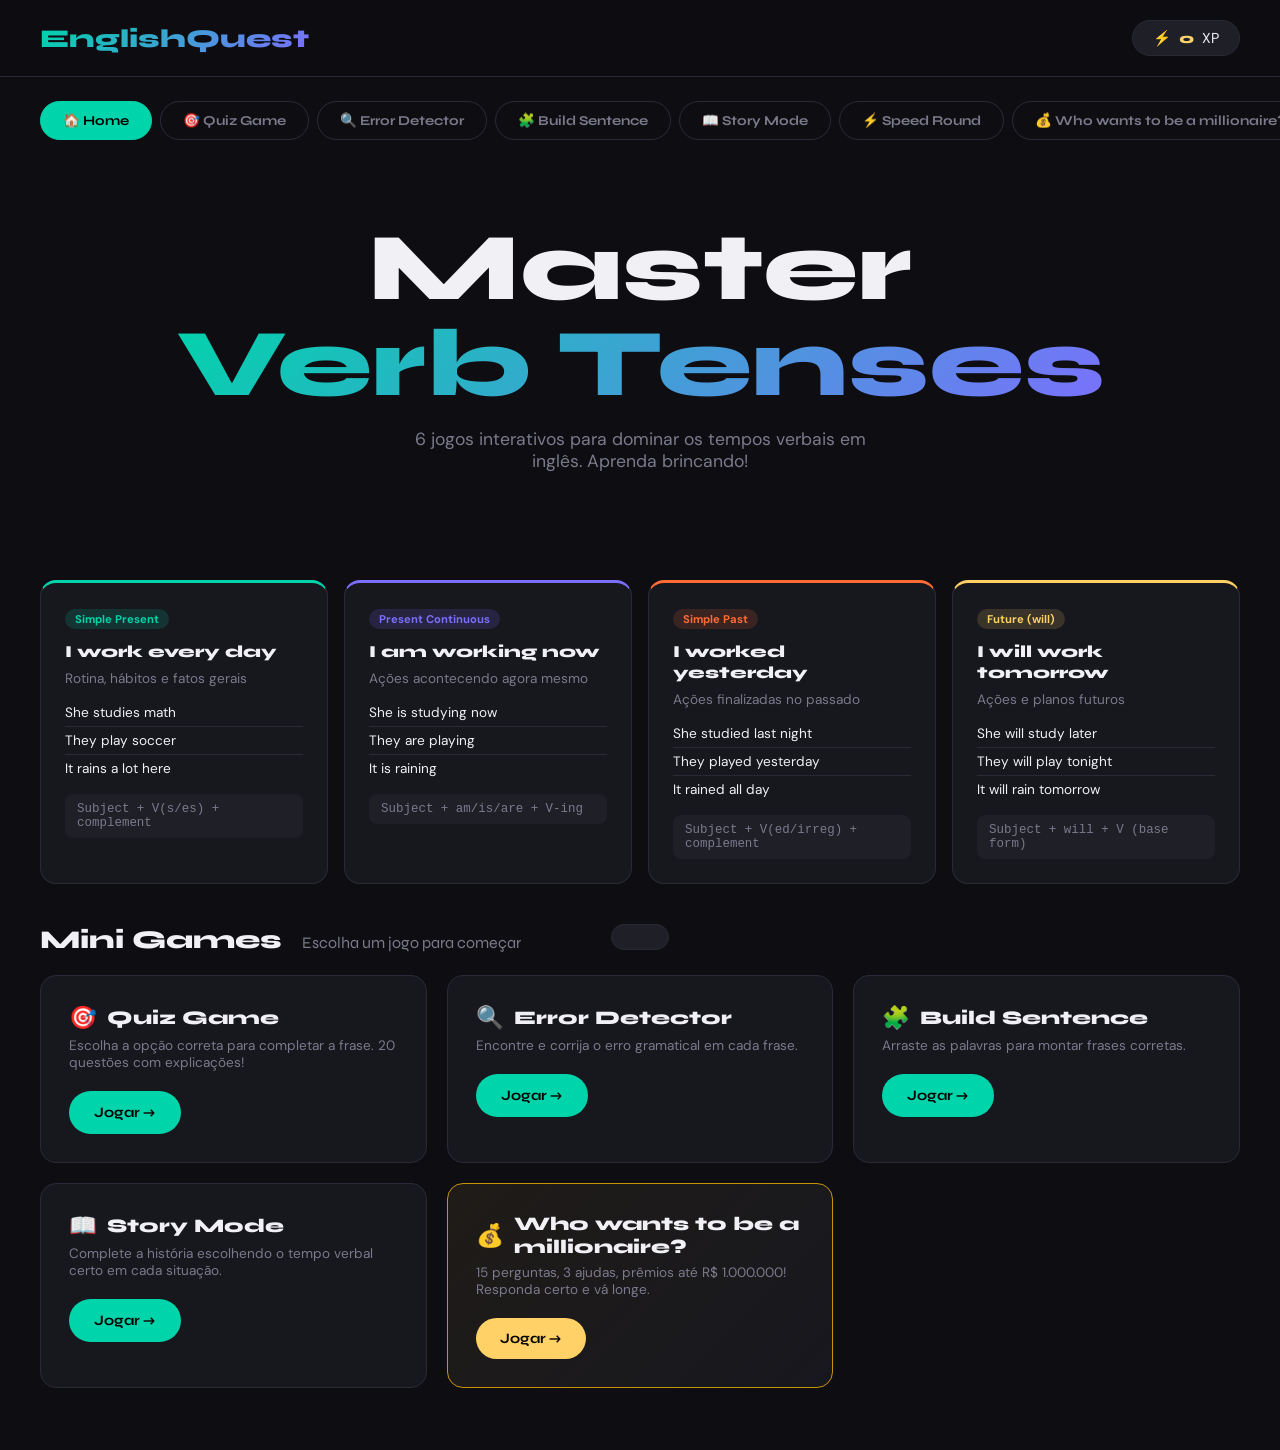
==== commit 5cbed8d4: "Update index.html" ====
--- a/index.html
+++ b/index.html
@@ -3,7 +3,8 @@
 <head>
   <meta charset="UTF-8" />
   <meta name="viewport" content="width=device-width, initial-scale=1.0" />
-  <title>TenseLab</title>
+  <title>EnglishQuest</title>
+  <link rel="shortcut icon" href="https://cdn-icons-png.flaticon.com/128/10855/10855296.png" type="image/x-icon">
   <link href="https://fonts.googleapis.com/css2?family=Syne:wght@400;700;800;900&family=DM+Sans:wght@300;400;500&display=swap" rel="stylesheet" />
   <style>
     :root {
@@ -536,12 +537,362 @@
       nav, .tabs, .page { padding-left: 16px; padding-right: 16px; }
       .hero h1 { font-size: 2.8rem; }
     }
+
+    /* ══ SHOW DO MILHÃO ══ */
+    #page-milhao {
+      min-height: 100vh;
+      background: radial-gradient(ellipse at 50% 0%, rgba(255,209,102,0.08) 0%, transparent 65%);
+    }
+    .milhao-stage {
+      max-width: 780px;
+      margin: 0 auto;
+    }
+    .milhao-header {
+      text-align: center;
+      padding: 20px 0 28px;
+    }
+    .milhao-logo {
+      font-family: 'Syne', sans-serif;
+      font-size: clamp(1.8rem, 5vw, 3rem);
+      font-weight: 900;
+      background: linear-gradient(135deg, #ffd166, #ffaa00, #ff8800);
+      -webkit-background-clip: text;
+      -webkit-text-fill-color: transparent;
+      letter-spacing: -.02em;
+      text-shadow: none;
+    }
+    .milhao-subtitle { color: var(--muted); font-size: .9rem; margin-top: 4px; }
+
+    /* Prize ladder */
+    .prize-ladder {
+      position: fixed;
+      right: 20px;
+      top: 50%;
+      transform: translateY(-50%);
+      display: flex;
+      flex-direction: column-reverse;
+      gap: 4px;
+      z-index: 50;
+    }
+    .prize-rung {
+      background: var(--surface2);
+      border: 1px solid var(--border);
+      border-radius: 8px;
+      padding: 4px 12px;
+      font-size: .72rem;
+      font-family: 'Syne', sans-serif;
+      font-weight: 700;
+      color: var(--muted);
+      text-align: right;
+      min-width: 110px;
+      transition: all .3s;
+    }
+    .prize-rung.current {
+      background: var(--accent-future);
+      color: #000;
+      border-color: var(--accent-future);
+      transform: scale(1.08);
+    }
+    .prize-rung.safe {
+      border-color: var(--accent-present);
+      color: var(--accent-present);
+    }
+    .prize-rung.won {
+      background: rgba(34,197,94,.15);
+      color: var(--green);
+      border-color: var(--green);
+    }
+    .prize-rung.million {
+      background: linear-gradient(135deg, rgba(255,209,102,.2), rgba(255,136,0,.15));
+      border-color: #ffaa00;
+      color: #ffd166;
+    }
+    .prize-rung.million.current {
+      background: linear-gradient(135deg, #ffd166, #ff8800);
+      color: #000;
+    }
+
+    /* Question area */
+    .milhao-question-box {
+      background: var(--surface);
+      border: 2px solid var(--border);
+      border-radius: 20px;
+      padding: 28px 32px;
+      margin-bottom: 20px;
+      position: relative;
+      overflow: hidden;
+      transition: border-color .4s;
+    }
+    .milhao-question-box::before {
+      content: '';
+      position: absolute;
+      inset: 0;
+      background: radial-gradient(ellipse at 50% -20%, rgba(255,209,102,0.06) 0%, transparent 60%);
+      pointer-events: none;
+    }
+    .milhao-question-box.correct-anim { border-color: var(--green); }
+    .milhao-question-box.wrong-anim { border-color: var(--red); animation: shake .4s ease; }
+    @keyframes shake {
+      0%,100% { transform: translateX(0); }
+      20% { transform: translateX(-8px); }
+      40% { transform: translateX(8px); }
+      60% { transform: translateX(-5px); }
+      80% { transform: translateX(5px); }
+    }
+    .milhao-q-num {
+      font-size: .75rem;
+      font-weight: 700;
+      text-transform: uppercase;
+      letter-spacing: .1em;
+      color: var(--accent-future);
+      margin-bottom: 10px;
+    }
+    .milhao-q-text {
+      font-family: 'Syne', sans-serif;
+      font-size: clamp(1rem, 2.5vw, 1.3rem);
+      font-weight: 700;
+      line-height: 1.4;
+      margin-bottom: 0;
+    }
+
+    /* Answer options */
+    .milhao-options {
+      display: grid;
+      grid-template-columns: 1fr 1fr;
+      gap: 12px;
+      margin-bottom: 20px;
+    }
+    .milhao-opt {
+      background: var(--surface);
+      border: 2px solid var(--border);
+      border-radius: 14px;
+      padding: 16px 20px;
+      text-align: left;
+      color: var(--text);
+      cursor: pointer;
+      font-family: 'DM Sans', sans-serif;
+      font-size: .95rem;
+      display: flex;
+      align-items: center;
+      gap: 12px;
+      transition: all .18s;
+      position: relative;
+      overflow: hidden;
+    }
+    .milhao-opt::before {
+      content: '';
+      position: absolute;
+      inset: 0;
+      background: rgba(255,209,102,0);
+      transition: background .18s;
+    }
+    .milhao-opt:hover:not(:disabled)::before { background: rgba(255,209,102,0.04); }
+    .milhao-opt:hover:not(:disabled) {
+      border-color: var(--accent-future);
+      transform: translateY(-2px);
+    }
+    .opt-letter {
+      width: 28px;
+      height: 28px;
+      border-radius: 50%;
+      background: var(--surface2);
+      border: 1.5px solid var(--border);
+      display: flex;
+      align-items: center;
+      justify-content: center;
+      font-family: 'Syne', sans-serif;
+      font-weight: 800;
+      font-size: .8rem;
+      flex-shrink: 0;
+      transition: all .18s;
+      color: var(--accent-future);
+    }
+    .milhao-opt:hover:not(:disabled) .opt-letter {
+      background: var(--accent-future);
+      color: #000;
+      border-color: var(--accent-future);
+    }
+    .milhao-opt.selected { border-color: var(--accent-future); background: rgba(255,209,102,0.06); }
+    .milhao-opt.selected .opt-letter { background: var(--accent-future); color: #000; border-color: var(--accent-future); }
+    .milhao-opt.correct-opt { border-color: var(--green); background: rgba(34,197,94,.12); }
+    .milhao-opt.correct-opt .opt-letter { background: var(--green); color: #fff; border-color: var(--green); }
+    .milhao-opt.wrong-opt { border-color: var(--red); background: rgba(239,68,68,.12); }
+    .milhao-opt.wrong-opt .opt-letter { background: var(--red); color: #fff; border-color: var(--red); }
+    .milhao-opt.eliminated { opacity: .25; pointer-events: none; }
+    .milhao-opt:disabled { cursor: default; }
+
+    /* Controls row */
+    .milhao-controls {
+      display: flex;
+      align-items: center;
+      gap: 12px;
+      flex-wrap: wrap;
+    }
+    .lifeline-btn {
+      display: flex;
+      flex-direction: column;
+      align-items: center;
+      gap: 4px;
+      background: var(--surface2);
+      border: 1.5px solid var(--border);
+      border-radius: 12px;
+      padding: 10px 16px;
+      cursor: pointer;
+      color: var(--text);
+      font-size: .7rem;
+      font-family: 'Syne', sans-serif;
+      font-weight: 700;
+      transition: all .2s;
+      min-width: 70px;
+    }
+    .lifeline-btn:hover:not(:disabled) { border-color: var(--accent-future); color: var(--accent-future); }
+    .lifeline-btn:disabled { opacity: .3; cursor: not-allowed; }
+    .lifeline-btn .ll-icon { font-size: 1.4rem; }
+    .lifeline-btn.used { opacity: .25; cursor: not-allowed; }
+
+    .btn-confirm {
+      margin-left: auto;
+      background: var(--accent-future);
+      color: #000;
+      font-family: 'Syne', sans-serif;
+      font-weight: 800;
+      font-size: 1rem;
+      padding: 14px 32px;
+      border-radius: 50px;
+      border: none;
+      cursor: pointer;
+      transition: all .18s;
+    }
+    .btn-confirm:hover { opacity: .85; transform: scale(1.04); }
+    .btn-confirm:disabled { opacity: .35; cursor: not-allowed; transform: none; }
+
+    /* Audience poll bar */
+    .audience-chart {
+      display: flex;
+      align-items: flex-end;
+      gap: 8px;
+      height: 100px;
+      padding: 10px 0 0;
+    }
+    .audience-bar-wrap {
+      flex: 1;
+      display: flex;
+      flex-direction: column;
+      align-items: center;
+      gap: 4px;
+      height: 100%;
+      justify-content: flex-end;
+    }
+    .audience-bar {
+      width: 100%;
+      background: var(--accent-future);
+      border-radius: 6px 6px 0 0;
+      opacity: .85;
+      transition: height .8s cubic-bezier(.34,1.2,.64,1);
+    }
+    .audience-bar-pct { font-size: .75rem; font-weight: 700; color: var(--accent-future); }
+    .audience-bar-label { font-size: .8rem; color: var(--muted); }
+
+    /* Overlay screens */
+    .milhao-overlay {
+      display: none;
+      position: fixed;
+      inset: 0;
+      background: rgba(10,10,14,.92);
+      z-index: 200;
+      align-items: center;
+      justify-content: center;
+      backdrop-filter: blur(8px);
+    }
+    .milhao-overlay.active { display: flex; }
+    .overlay-box {
+      background: var(--surface);
+      border: 2px solid var(--border);
+      border-radius: 24px;
+      padding: 48px 40px;
+      text-align: center;
+      max-width: 480px;
+      width: 90%;
+      animation: popIn .4s cubic-bezier(.34,1.56,.64,1);
+    }
+    @keyframes popIn {
+      from { transform: scale(.7); opacity: 0; }
+      to { transform: scale(1); opacity: 1; }
+    }
+    .overlay-box.win { border-color: var(--accent-future); }
+    .overlay-box.lose { border-color: var(--red); }
+    .overlay-emoji { font-size: 4rem; margin-bottom: 16px; }
+    .overlay-title { font-family: 'Syne', sans-serif; font-size: 2rem; font-weight: 900; margin-bottom: 8px; }
+    .overlay-prize { font-size: 1.4rem; color: var(--accent-future); font-family: 'Syne', sans-serif; font-weight: 800; margin-bottom: 16px; }
+    .overlay-msg { color: var(--muted); margin-bottom: 28px; line-height: 1.5; }
+
+    /* Phone a friend popup */
+    .phone-popup {
+      background: var(--surface2);
+      border: 1.5px solid var(--border);
+      border-radius: 16px;
+      padding: 20px;
+      margin-top: 16px;
+      font-size: .9rem;
+      line-height: 1.6;
+      text-align: left;
+      display: none;
+    }
+    .phone-popup .friend-name {
+      font-family: 'Syne', sans-serif;
+      font-weight: 800;
+      color: var(--accent-present);
+      margin-bottom: 6px;
+    }
+
+    /* Stop button */
+    .btn-stop {
+      background: transparent;
+      border: 1.5px solid var(--red);
+      color: var(--red);
+      font-family: 'Syne', sans-serif;
+      font-weight: 700;
+      font-size: .85rem;
+      padding: 10px 18px;
+      border-radius: 50px;
+      cursor: pointer;
+      transition: all .18s;
+    }
+    .btn-stop:hover { background: rgba(239,68,68,.1); }
+
+    /* sparkles */
+    .sparkle-container {
+      position: fixed;
+      inset: 0;
+      pointer-events: none;
+      z-index: 300;
+      overflow: hidden;
+    }
+    .sparkle {
+      position: absolute;
+      width: 8px;
+      height: 8px;
+      border-radius: 50%;
+      animation: sparkleAnim 1.2s ease-out forwards;
+    }
+    @keyframes sparkleAnim {
+      0% { transform: translateY(0) scale(1); opacity: 1; }
+      100% { transform: translateY(-120px) scale(0); opacity: 0; }
+    }
+
+    @media (max-width: 900px) {
+      .prize-ladder { display: none; }
+    }
+    @media (max-width: 500px) {
+      .milhao-options { grid-template-columns: 1fr; }
+      .overlay-box { padding: 32px 24px; }
+    }
   </style>
 </head>
 <body>
 
 <nav>
-  <div class="logo">English<span style="color: white;">Quest</span></div>
+  <div class="logo">EnglishQuest</div>
   <div class="nav-xp">⚡ <span class="xp-val" id="xpDisplay">0</span> XP</div>
 </nav>
 
@@ -552,6 +903,7 @@
   <button class="tab" onclick="switchTab('build')">🧩 Build Sentence</button>
   <button class="tab" onclick="switchTab('story')">📖 Story Mode</button>
   <button class="tab" onclick="switchTab('speed')">⚡ Speed Round</button>
+  <button class="tab" onclick="switchTab('milhao')">💰 Who wants to be a millionaire?</button>
   <button class="tab" onclick="switchTab('progress')">📊 Progress</button>
 </div>
 
@@ -632,10 +984,10 @@
         <p class="game-desc">Complete a história escolhendo o tempo verbal certo em cada situação.</p>
         <button class="btn btn-primary" onclick="switchTab('story')">Jogar →</button>
       </div>
-      <div class="game-card">
-        <div class="game-title"><span class="game-icon">⚡</span>Speed Round</div>
-        <p class="game-desc">Conjugue verbos contra o relógio! Quantos você acerta em 60 segundos?</p>
-        <button class="btn btn-primary" onclick="switchTab('speed')">Jogar →</button>
+      <div class="game-card" style="border-color: #c8930a; background: linear-gradient(135deg, rgba(255,209,102,0.07), var(--surface));">
+        <div class="game-title"><span class="game-icon">💰</span>Who wants to be a millionaire?</div>
+        <p class="game-desc">15 perguntas, 3 ajudas, prêmios até R$ 1.000.000! Responda certo e vá longe.</p>
+        <button class="btn" style="background:var(--accent-future);color:#000;font-family:'Syne',sans-serif;font-weight:700;padding:12px 24px;border-radius:50px;border:none;cursor:pointer;" onclick="switchTab('milhao')">Jogar →</button>
       </div>
     </div>
   </div>
@@ -773,6 +1125,102 @@
 
 <div class="toast" id="toast"></div>
 
+<!-- ══════════ SHOW DO MILHÃO ══════════ -->
+<div class="page" id="page-milhao">
+  <div class="milhao-stage">
+    <div class="milhao-header">
+      <div class="milhao-logo">💰 Who wants to be a millionaire?</div>
+      <div class="milhao-subtitle">Tempos Verbais em Inglês • 15 perguntas • 3 ajudas</div>
+    </div>
+
+    <!-- Start screen -->
+    <div id="milhaoStart" style="text-align:center;padding:40px 20px;">
+      <div style="font-size:5rem;margin-bottom:20px;">🎬</div>
+      <h2 style="font-family:'Syne',sans-serif;font-size:1.8rem;font-weight:900;margin-bottom:12px;">Você está pronto?</h2>
+      <p style="color:var(--muted);margin-bottom:32px;max-width:400px;margin-left:auto;margin-right:auto;">Responda 15 perguntas sobre tempos verbais em inglês. Use as 3 ajudas com sabedoria. Boa sorte!</p>
+      <div style="display:flex;gap:12px;justify-content:center;flex-wrap:wrap;margin-bottom:24px;">
+        <div style="background:var(--surface2);border:1px solid var(--border);border-radius:12px;padding:14px 20px;font-size:.85rem;">
+          <div style="font-size:1.5rem;">📞</div><div style="font-family:'Syne',sans-serif;font-weight:700;margin-top:4px;">Ligar para um amigo</div>
+        </div>
+        <div style="background:var(--surface2);border:1px solid var(--border);border-radius:12px;padding:14px 20px;font-size:.85rem;">
+          <div style="font-size:1.5rem;">👥</div><div style="font-family:'Syne',sans-serif;font-weight:700;margin-top:4px;">Ajuda da plateia</div>
+        </div>
+        <div style="background:var(--surface2);border:1px solid var(--border);border-radius:12px;padding:14px 20px;font-size:.85rem;">
+          <div style="font-size:1.5rem;">✂️</div><div style="font-family:'Syne',sans-serif;font-weight:700;margin-top:4px;">Eliminar 2 respostas</div>
+        </div>
+      </div>
+      <button class="btn-confirm" onclick="startMilhao()">▶ Começar o Jogo</button>
+    </div>
+
+    <!-- Game area (hidden initially) -->
+    <div id="milhaoGame" style="display:none;">
+      <div class="milhao-question-box" id="mQBox">
+        <div class="milhao-q-num" id="mQNum">Pergunta 1 de 15</div>
+        <div class="milhao-q-text" id="mQText"></div>
+      </div>
+
+      <div class="milhao-options" id="mOptions"></div>
+
+      <div id="phonePopup" class="phone-popup">
+        <div class="friend-name" id="friendName"></div>
+        <div id="friendSpeech"></div>
+      </div>
+
+      <div id="audienceResult" style="display:none;background:var(--surface);border:1.5px solid var(--border);border-radius:14px;padding:16px 20px;margin-bottom:16px;">
+        <div style="font-size:.8rem;font-weight:700;color:var(--muted);margin-bottom:8px;text-transform:uppercase;letter-spacing:.08em;">Resultado da Plateia</div>
+        <div class="audience-chart" id="audienceChart"></div>
+      </div>
+
+      <div class="milhao-controls">
+        <button class="lifeline-btn" id="llPhone" onclick="usePhone()">
+          <span class="ll-icon">📞</span>
+          <span>Amigo</span>
+        </button>
+        <button class="lifeline-btn" id="llAudience" onclick="useAudience()">
+          <span class="ll-icon">👥</span>
+          <span>Plateia</span>
+        </button>
+        <button class="lifeline-btn" id="llFifty" onclick="useFifty()">
+          <span class="ll-icon">✂️</span>
+          <span>50/50</span>
+        </button>
+        <button class="btn-stop" onclick="stopGame()">🚪 Parar e Guardar</button>
+        <button class="btn-confirm" id="mConfirmBtn" onclick="confirmAnswer()" disabled>Confirmar ✓</button>
+      </div>
+
+      <div style="margin-top:14px;" id="mFeedback"></div>
+    </div>
+  </div>
+
+  <!-- Prize ladder (sidebar) -->
+  <div class="prize-ladder" id="prizeLadder"></div>
+</div>
+
+<!-- WIN OVERLAY -->
+<div class="milhao-overlay" id="winOverlay">
+  <div class="overlay-box win">
+    <div class="overlay-emoji" id="winEmoji">🏆</div>
+    <div class="overlay-title" id="winTitle">Parabéns!</div>
+    <div class="overlay-prize" id="winPrize"></div>
+    <div class="overlay-msg" id="winMsg"></div>
+    <button class="btn-confirm" onclick="resetMilhao()">🔄 Jogar Novamente</button>
+  </div>
+</div>
+
+<!-- LOSE OVERLAY -->
+<div class="milhao-overlay" id="loseOverlay">
+  <div class="overlay-box lose">
+    <div class="overlay-emoji">😬</div>
+    <div class="overlay-title">Resposta Errada!</div>
+    <div class="overlay-prize" id="losePrize" style="color:var(--muted);font-size:1rem;"></div>
+    <div class="overlay-msg" id="loseMsg"></div>
+    <button class="btn-confirm" onclick="resetMilhao()">🔄 Jogar Novamente</button>
+  </div>
+</div>
+
+<!-- Sparkle container -->
+<div class="sparkle-container" id="sparkles"></div>
+
 <script>
 // ══════════════════════════════
 //  STATE
@@ -797,7 +1245,7 @@
 
 function switchTab(id) {
   document.querySelectorAll('.tab').forEach((t,i) => {
-    const ids = ['home','quiz','error','build','story','speed','progress'];
+    const ids = ['home','quiz','error','build','story','speed','milhao','progress'];
     t.classList.toggle('active', ids[i] === id);
   });
   document.querySelectorAll('.page').forEach(p => p.classList.remove('active'));
@@ -1266,6 +1714,315 @@
 }
 
 // ══════════════════════════════
+//  SHOW DO MILHÃO
+// ══════════════════════════════
+
+const PRIZES = [
+  "R$ 1.000", "R$ 2.000", "R$ 3.000", "R$ 5.000", "R$ 10.000",
+  "R$ 20.000", "R$ 50.000", "R$ 100.000", "R$ 150.000", "R$ 200.000",
+  "R$ 300.000", "R$ 400.000", "R$ 500.000", "R$ 750.000", "R$ 1.000.000"
+];
+const SAFE_RUNGS = [4, 9]; // índices 0-based (R$10k e R$200k)
+
+const milhaoQuestions = [
+  // Q1 – easiest
+  { q:"Which sentence is in the Simple Present?", opts:["She is studying now.","She studied yesterday.","She studies every day.","She will study tomorrow."], ans:2, tense:"Simple Present", exp:"Simple Present descreve hábitos e rotinas. 'She studies every day' usa a forma correta." },
+  // Q2
+  { q:"Choose the correct sentence in the Present Continuous.", opts:["He walk to school.","He is walk to school.","He is walking to school.","He was walked to school."], ans:2, tense:"Present Continuous", exp:"Present Continuous: is/am/are + V-ing. Correto: 'He is walking'." },
+  // Q3
+  { q:"'They ____ a movie last night.' Which word completes the Simple Past?", opts:["watch","watches","are watching","watched"], ans:3, tense:"Simple Past", exp:"'Last night' indica passado. Simple Past: watched." },
+  // Q4
+  { q:"'I ____ you tomorrow.' Correct Future form:", opts:["calls","called","am calling","will call"], ans:3, tense:"Future", exp:"Future simples: will + base form → will call." },
+  // Q5
+  { q:"Which sentence uses the WRONG verb form?", opts:["She doesn't work on Sundays.","He don't like coffee.","They don't play soccer.","I don't speak French."], ans:1, tense:"Simple Present", exp:"He/She/It: 'doesn't' (not 'don't'). 'He doesn't like coffee' is correct." },
+  // Q6
+  { q:"'Look! It ____!' — Which tense is needed?", opts:["rains","rained","is raining","will rain"], ans:2, tense:"Present Continuous", exp:"'Look!' indica ação acontecendo agora → Present Continuous: is raining." },
+  // Q7
+  { q:"The past of 'go' is:", opts:["goed","gone","went","goes"], ans:2, tense:"Simple Past", exp:"go → went (verbo irregular). 'Gone' é particípio passado, não Simple Past." },
+  // Q8
+  { q:"Which time expression goes with Simple Present?", opts:["yesterday","right now","every week","last year"], ans:2, tense:"Simple Present", exp:"'Every week' expressa frequência/hábito → Simple Present." },
+  // Q9
+  { q:"'She ____ her keys yesterday.' Choose the correct option:", opts:["lose","looses","lost","is losing"], ans:2, tense:"Simple Past", exp:"lose → lost (irregular). 'Yesterday' confirma Simple Past." },
+  // Q10
+  { q:"'By next year, she ____ graduate.' Correct form:", opts:["is","does","will","was"], ans:2, tense:"Future", exp:"'By next year' indica futuro → will graduate." },
+  // Q11 – harder
+  { q:"Which sentence is grammatically CORRECT?", opts:["He is go to work now.","She are playing tennis.","We is watching TV.","They are having lunch right now."], ans:3, tense:"Present Continuous", exp:"'They are having lunch' está correto. are + V-ing com sujeito plural." },
+  // Q12
+  { q:"'When I was a child, I ____ to school by bike.' Correct form:", opts:["ride","rides","rode","am riding"], ans:2, tense:"Simple Past", exp:"Ação habitual no passado → Simple Past. ride → rode (irregular)." },
+  // Q13
+  { q:"'She studies' can be correctly transformed into the negative as:", opts:["She don't studies.","She doesn't study.","She not studies.","She isn't study."], ans:1, tense:"Simple Present", exp:"Simple Present negativo: She doesn't + base form (study, sem -s)." },
+  // Q14
+  { q:"Which sentence correctly uses Present Continuous for a FUTURE PLAN?", opts:["I will meeting him tomorrow.","I am meeting him tomorrow.","I meet him tomorrow.","I met him tomorrow."], ans:1, tense:"Present Continuous", exp:"Present Continuous pode expressar plano futuro agendado: 'I am meeting him tomorrow.'" },
+  // Q15 – hardest / million
+  { q:"'By the time you arrive, I ____ finished dinner.' Which form of 'will' fits this future perfect idea?", opts:["will have","will be","will had","will has"], ans:0, tense:"Future", exp:"Future Perfect: will have + particípio. 'I will have finished' indica ação concluída antes de outra no futuro." },
+];
+
+let mCurrent = 0;
+let mSelected = null;
+let mLifelines = { phone: false, audience: false, fifty: false };
+let mEliminatedOpts = [];
+let mRunning = false;
+
+function buildPrizeLadder() {
+  const ladder = document.getElementById('prizeLadder');
+  ladder.innerHTML = '';
+  for (let i = PRIZES.length - 1; i >= 0; i--) {
+    const div = document.createElement('div');
+    div.className = 'prize-rung' +
+      (i === PRIZES.length - 1 ? ' million' : '') +
+      (SAFE_RUNGS.includes(i) ? ' safe' : '');
+    div.id = 'rung-' + i;
+    div.textContent = (i + 1) + '. ' + PRIZES[i];
+    ladder.appendChild(div);
+  }
+  updateLadder();
+}
+
+function updateLadder() {
+  PRIZES.forEach((_, i) => {
+    const el = document.getElementById('rung-' + i);
+    if (!el) return;
+    el.classList.remove('current', 'won');
+    if (i < mCurrent) el.classList.add('won');
+    else if (i === mCurrent) el.classList.add('current');
+  });
+}
+
+function startMilhao() {
+  mCurrent = 0; mSelected = null;
+  mLifelines = { phone: false, audience: false, fifty: false };
+  mEliminatedOpts = []; mRunning = true;
+  document.getElementById('milhaoStart').style.display = 'none';
+  document.getElementById('milhaoGame').style.display = 'block';
+  document.getElementById('llPhone').classList.remove('used');
+  document.getElementById('llAudience').classList.remove('used');
+  document.getElementById('llFifty').classList.remove('used');
+  buildPrizeLadder();
+  loadMilhaoQ();
+}
+
+function loadMilhaoQ() {
+  if (mCurrent >= milhaoQuestions.length) { triggerWin(); return; }
+  const q = milhaoQuestions[mCurrent];
+  mSelected = null;
+  mEliminatedOpts = [];
+  document.getElementById('mQNum').textContent = `Pergunta ${mCurrent + 1} de ${milhaoQuestions.length} — ${PRIZES[mCurrent]}`;
+  document.getElementById('mQText').textContent = q.q;
+  document.getElementById('mConfirmBtn').disabled = true;
+  document.getElementById('mFeedback').innerHTML = '';
+  document.getElementById('phonePopup').style.display = 'none';
+  document.getElementById('audienceResult').style.display = 'none';
+  const qbox = document.getElementById('mQBox');
+  qbox.className = 'milhao-question-box';
+
+  const opts = document.getElementById('mOptions');
+  opts.innerHTML = '';
+  const letters = ['A', 'B', 'C', 'D'];
+  q.opts.forEach((o, i) => {
+    const btn = document.createElement('button');
+    btn.className = 'milhao-opt';
+    btn.id = 'mOpt-' + i;
+    btn.innerHTML = `<span class="opt-letter">${letters[i]}</span><span>${o}</span>`;
+    btn.onclick = () => selectMilhaoOpt(i);
+    opts.appendChild(btn);
+  });
+  updateLadder();
+}
+
+function selectMilhaoOpt(i) {
+  if (mEliminatedOpts.includes(i)) return;
+  mSelected = i;
+  document.querySelectorAll('.milhao-opt').forEach((b, idx) => {
+    b.classList.toggle('selected', idx === i);
+  });
+  document.getElementById('mConfirmBtn').disabled = false;
+}
+
+function confirmAnswer() {
+  if (mSelected === null) return;
+  const q = milhaoQuestions[mCurrent];
+  document.querySelectorAll('.milhao-opt').forEach(b => { b.disabled = true; b.onclick = null; });
+  document.getElementById('mConfirmBtn').disabled = true;
+
+  const correct = mSelected === q.ans;
+  const box = document.getElementById('mQBox');
+
+  document.getElementById('mOpt-' + q.ans).classList.add('correct-opt');
+  if (!correct) document.getElementById('mOpt-' + mSelected).classList.add('wrong-opt');
+
+  box.className = 'milhao-question-box ' + (correct ? 'correct-anim' : 'wrong-anim');
+
+  const fb = document.getElementById('mFeedback');
+  fb.innerHTML = correct
+    ? `<div style="background:rgba(34,197,94,.1);border:1px solid rgba(34,197,94,.3);border-radius:12px;padding:14px 18px;color:var(--green);font-weight:500;">✅ ${q.exp}</div>`
+    : `<div style="background:rgba(239,68,68,.1);border:1px solid rgba(239,68,68,.3);border-radius:12px;padding:14px 18px;color:var(--red);font-weight:500;">❌ ${q.exp}</div>`;
+
+  recordAnswer(q.tense, correct);
+
+  if (correct) {
+    triggerSparkles();
+    addXP(mCurrent < 5 ? 10 : mCurrent < 10 ? 20 : 35);
+    setTimeout(() => {
+      mCurrent++;
+      if (mCurrent >= milhaoQuestions.length) { triggerWin(); return; }
+      loadMilhaoQ();
+    }, 2400);
+  } else {
+    setTimeout(() => triggerLose(), 2000);
+  }
+}
+
+function stopGame() {
+  if (!mRunning) return;
+  mRunning = false;
+  const safe = getSafeAmount();
+  document.getElementById('winEmoji').textContent = '💼';
+  document.getElementById('winTitle').textContent = 'Você parou!';
+  document.getElementById('winPrize').textContent = safe || 'R$ 0';
+  document.getElementById('winMsg').textContent = safe
+    ? `Você garantiu ${safe} e sai sem correr mais riscos. Boa decisão?`
+    : 'Você saiu antes de chegar em um prêmio seguro.';
+  document.getElementById('winOverlay').classList.add('active');
+  if (safe) addXP(50);
+}
+
+function getSafeAmount() {
+  for (let i = SAFE_RUNGS.length - 1; i >= 0; i--) {
+    if (mCurrent > SAFE_RUNGS[i]) return PRIZES[SAFE_RUNGS[i]];
+  }
+  return null;
+}
+
+function triggerWin() {
+  mRunning = false;
+  const prize = PRIZES[Math.min(mCurrent, PRIZES.length - 1)];
+  document.getElementById('winEmoji').textContent = '🏆';
+  document.getElementById('winTitle').textContent = 'VOCÊ GANHOU!';
+  document.getElementById('winPrize').textContent = prize;
+  document.getElementById('winMsg').textContent = 'Incrível! Você respondeu todas as 15 perguntas corretamente. Você é um mestre dos tempos verbais!';
+  document.getElementById('winOverlay').classList.add('active');
+  triggerSparkles(true);
+  addXP(200);
+}
+
+function triggerLose() {
+  mRunning = false;
+  const safe = getSafeAmount();
+  document.getElementById('losePrize').textContent = safe ? `Você leva: ${safe} (último prêmio seguro)` : 'Você não tinha chegado em um valor seguro ainda.';
+  document.getElementById('loseMsg').textContent = `A resposta certa era: "${milhaoQuestions[mCurrent].opts[milhaoQuestions[mCurrent].ans]}". ${milhaoQuestions[mCurrent].exp}`;
+  document.getElementById('loseOverlay').classList.add('active');
+}
+
+function resetMilhao() {
+  document.getElementById('winOverlay').classList.remove('active');
+  document.getElementById('loseOverlay').classList.remove('active');
+  document.getElementById('milhaoStart').style.display = 'block';
+  document.getElementById('milhaoGame').style.display = 'none';
+  mRunning = false;
+}
+
+// ── LIFELINES ──
+function usePhone() {
+  if (mLifelines.phone || mSelected === null && false) return;
+  mLifelines.phone = true;
+  document.getElementById('llPhone').classList.add('used');
+  document.getElementById('llPhone').disabled = true;
+
+  const q = milhaoQuestions[mCurrent];
+  const friends = ["Prof. Maria","Dev Lucas","Mestra Ana","Dr. Carlos"];
+  const friend = friends[Math.floor(Math.random() * friends.length)];
+  const correct = Math.random() < (mCurrent < 8 ? 0.92 : 0.72); // less reliable on harder Qs
+  const answerIdx = correct ? q.ans : (q.ans + 1 + Math.floor(Math.random()*3)) % 4;
+  const letters = ['A','B','C','D'];
+  const hints = [
+    `Hmm... eu tenho quase certeza que é a alternativa ${letters[answerIdx]}. Parece ser "${q.opts[answerIdx]}".`,
+    `Olha, não tenho 100% de certeza, mas eu apostaria na ${letters[answerIdx]}: "${q.opts[answerIdx]}".`,
+    `Eu estudei isso! Acho que é ${letters[answerIdx]}, "${q.opts[answerIdx]}". Confia em mim!`,
+  ];
+  const popup = document.getElementById('phonePopup');
+  document.getElementById('friendName').textContent = '📞 ' + friend + ' diz:';
+  document.getElementById('friendSpeech').textContent = hints[Math.floor(Math.random()*hints.length)];
+  popup.style.display = 'block';
+}
+
+function useAudience() {
+  if (mLifelines.audience) return;
+  mLifelines.audience = true;
+  document.getElementById('llAudience').classList.add('used');
+  document.getElementById('llAudience').disabled = true;
+
+  const q = milhaoQuestions[mCurrent];
+  // Generate poll: correct answer gets majority, harder Qs get less
+  const correctWeight = mCurrent < 7 ? 65 : mCurrent < 12 ? 50 : 38;
+  const remaining = 100 - correctWeight;
+  let pcts = [0,0,0,0];
+  pcts[q.ans] = correctWeight;
+  let left = remaining;
+  const others = [0,1,2,3].filter(i => i !== q.ans && !mEliminatedOpts.includes(i));
+  others.forEach((idx, i) => {
+    const share = i === others.length - 1 ? left : Math.floor(Math.random() * left * .7);
+    pcts[idx] = share; left -= share;
+  });
+
+  const chart = document.getElementById('audienceChart');
+  const letters = ['A','B','C','D'];
+  chart.innerHTML = pcts.map((p, i) => `
+    <div class="audience-bar-wrap">
+      <div class="audience-bar-pct">${p}%</div>
+      <div class="audience-bar" style="height:${p}%"></div>
+      <div class="audience-bar-label">${letters[i]}</div>
+    </div>
+  `).join('');
+  document.getElementById('audienceResult').style.display = 'block';
+}
+
+function useFifty() {
+  if (mLifelines.fifty) return;
+  mLifelines.fifty = true;
+  document.getElementById('llFifty').classList.add('used');
+  document.getElementById('llFifty').disabled = true;
+
+  const q = milhaoQuestions[mCurrent];
+  const wrong = [0,1,2,3].filter(i => i !== q.ans);
+  // remove 2 wrong answers
+  for (let k = wrong.length - 1; k > 0; k--) {
+    const j = Math.floor(Math.random() * (k+1));
+    [wrong[k], wrong[j]] = [wrong[j], wrong[k]];
+  }
+  mEliminatedOpts = wrong.slice(0, 2);
+  mEliminatedOpts.forEach(idx => {
+    const btn = document.getElementById('mOpt-' + idx);
+    if (btn) btn.classList.add('eliminated');
+  });
+  // deselect if current selection was eliminated
+  if (mSelected !== null && mEliminatedOpts.includes(mSelected)) {
+    mSelected = null;
+    document.querySelectorAll('.milhao-opt').forEach(b => b.classList.remove('selected'));
+    document.getElementById('mConfirmBtn').disabled = true;
+  }
+}
+
+// ── SPARKLES ──
+function triggerSparkles(big = false) {
+  const container = document.getElementById('sparkles');
+  const colors = ['#ffd166','#00d4aa','#7c6ffd','#ff6b35','#ffffff'];
+  const count = big ? 60 : 20;
+  for (let i = 0; i < count; i++) {
+    setTimeout(() => {
+      const s = document.createElement('div');
+      s.className = 'sparkle';
+      s.style.left = (20 + Math.random() * 60) + 'vw';
+      s.style.top = (40 + Math.random() * 40) + 'vh';
+      s.style.background = colors[Math.floor(Math.random() * colors.length)];
+      s.style.width = s.style.height = (4 + Math.random() * 8) + 'px';
+      s.style.animationDuration = (.6 + Math.random() * .8) + 's';
+      container.appendChild(s);
+      setTimeout(() => s.remove(), 1400);
+    }, i * (big ? 40 : 60));
+  }
+}
+
+// ══════════════════════════════
 //  INIT
 // ══════════════════════════════
 loadQuiz();
@@ -1273,6 +2030,7 @@
 loadBuild();
 loadStory();
 updateProgress();
+buildPrizeLadder();
 </script>
 </body>
 </html>
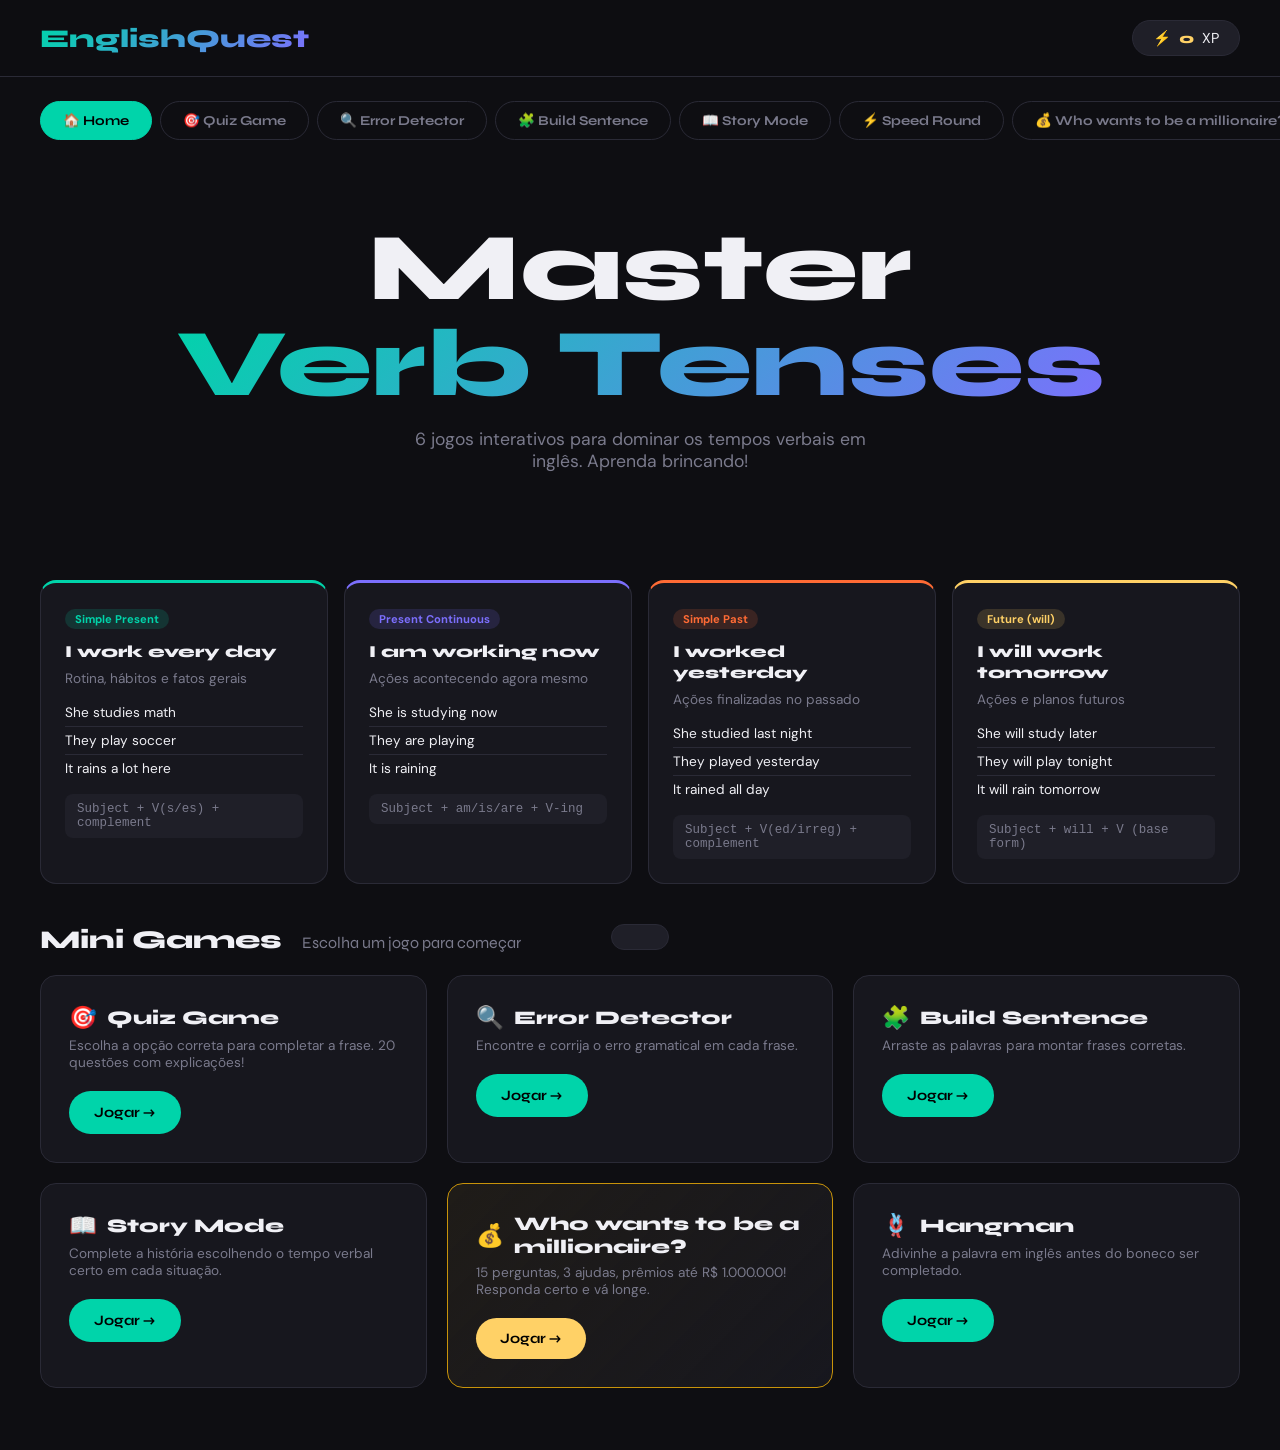
==== commit 71b8ebb5: "Add files via upload" ====
--- a/index.html
+++ b/index.html
@@ -1,2036 +1,889 @@
 <!DOCTYPE html>
 <html lang="pt-BR">
-<head>
-  <meta charset="UTF-8" />
-  <meta name="viewport" content="width=device-width, initial-scale=1.0" />
-  <title>EnglishQuest</title>
-  <link rel="shortcut icon" href="https://cdn-icons-png.flaticon.com/128/10855/10855296.png" type="image/x-icon">
-  <link href="https://fonts.googleapis.com/css2?family=Syne:wght@400;700;800;900&family=DM+Sans:wght@300;400;500&display=swap" rel="stylesheet" />
-  <style>
-    :root {
-      --bg: #0e0e12;
-      --surface: #17171e;
-      --surface2: #1f1f28;
-      --border: #2a2a36;
-      --text: #f0f0f5;
-      --muted: #7a7a8c;
-      --accent-past: #ff6b35;
-      --accent-present: #00d4aa;
-      --accent-cont: #7c6ffd;
-      --accent-future: #ffd166;
-      --green: #22c55e;
-      --red: #ef4444;
-      --radius: 16px;
-    }
-
-    * { box-sizing: border-box; margin: 0; padding: 0; }
-
-    body {
-      font-family: 'DM Sans', sans-serif;
-      background: var(--bg);
-      color: var(--text);
-      min-height: 100vh;
-      overflow-x: hidden;
-    }
-
-    /* ── NAV ── */
-    nav {
-      display: flex;
-      align-items: center;
-      justify-content: space-between;
-      padding: 20px 40px;
-      border-bottom: 1px solid var(--border);
-      position: sticky;
-      top: 0;
-      background: rgba(14,14,18,0.9);
-      backdrop-filter: blur(12px);
-      z-index: 100;
-    }
-    .logo {
-      font-family: 'Syne', sans-serif;
-      font-weight: 900;
-      font-size: 1.6rem;
-      background: linear-gradient(135deg, var(--accent-present), var(--accent-cont));
-      -webkit-background-clip: text;
-      -webkit-text-fill-color: transparent;
-    }
-    .nav-xp {
-      background: var(--surface2);
-      border: 1px solid var(--border);
-      border-radius: 50px;
-      padding: 8px 20px;
-      font-size: .9rem;
-      display: flex; align-items: center; gap: 8px;
-    }
-    .xp-val { font-family: 'Syne', sans-serif; font-weight: 800; color: var(--accent-future); }
-
-    /* ── TABS ── */
-    .tabs {
-      display: flex;
-      gap: 8px;
-      padding: 24px 40px 0;
-      overflow-x: auto;
-      scrollbar-width: none;
-    }
-    .tabs::-webkit-scrollbar { display: none; }
-    .tab {
-      font-family: 'Syne', sans-serif;
-      font-weight: 700;
-      font-size: .85rem;
-      padding: 10px 22px;
-      border-radius: 50px;
-      border: 1.5px solid var(--border);
-      background: transparent;
-      color: var(--muted);
-      cursor: pointer;
-      white-space: nowrap;
-      transition: all .2s;
-    }
-    .tab:hover { border-color: var(--accent-present); color: var(--text); }
-    .tab.active {
-      background: var(--accent-present);
-      border-color: var(--accent-present);
-      color: #000;
-    }
-
-    /* ── PAGES ── */
-    .page { display: none; padding: 32px 40px 60px; }
-    .page.active { display: block; }
-
-    /* ── HERO ── */
-    .hero {
-      text-align: center;
-      padding: 48px 0 40px;
-    }
-    .hero h1 {
-      font-family: 'Syne', sans-serif;
-      font-size: clamp(3rem, 8vw, 6rem);
-      font-weight: 900;
-      line-height: 1;
-      margin-bottom: 16px;
-    }
-    .hero h1 span { background: linear-gradient(135deg, var(--accent-present), var(--accent-cont)); -webkit-background-clip: text; -webkit-text-fill-color: transparent; }
-    .hero p { color: var(--muted); font-size: 1.1rem; max-width: 480px; margin: 0 auto 36px; }
-
-    .tense-cards {
-      display: grid;
-      grid-template-columns: repeat(auto-fit, minmax(220px, 1fr));
-      gap: 16px;
-      margin-top: 32px;
-    }
-    .tense-card {
-      background: var(--surface);
-      border: 1.5px solid var(--border);
-      border-radius: var(--radius);
-      padding: 24px;
-      transition: transform .2s, border-color .2s;
-    }
-    .tense-card:hover { transform: translateY(-4px); }
-    .tense-card.past { border-top: 3px solid var(--accent-past); }
-    .tense-card.present { border-top: 3px solid var(--accent-present); }
-    .tense-card.cont { border-top: 3px solid var(--accent-cont); }
-    .tense-card.future { border-top: 3px solid var(--accent-future); }
-    .tense-card h3 { font-family: 'Syne', sans-serif; font-weight: 800; font-size: 1.05rem; margin-bottom: 8px; }
-    .tense-card .badge {
-      display: inline-block;
-      font-size: .7rem;
-      font-weight: 700;
-      padding: 3px 10px;
-      border-radius: 20px;
-      margin-bottom: 12px;
-    }
-    .past .badge { background: rgba(255,107,53,.15); color: var(--accent-past); }
-    .present .badge { background: rgba(0,212,170,.15); color: var(--accent-present); }
-    .cont .badge { background: rgba(124,111,253,.15); color: var(--accent-cont); }
-    .future .badge { background: rgba(255,209,102,.15); color: var(--accent-future); }
-    .tense-card p { color: var(--muted); font-size: .85rem; margin-bottom: 12px; }
-    .tense-card ul { list-style: none; }
-    .tense-card li { font-size: .85rem; padding: 5px 0; border-bottom: 1px solid var(--border); color: var(--text); }
-    .tense-card li:last-child { border: none; }
-    .formula {
-      margin-top: 12px;
-      background: var(--surface2);
-      border-radius: 8px;
-      padding: 8px 12px;
-      font-size: .78rem;
-      color: var(--muted);
-      font-family: monospace;
-    }
-
-    /* ── GAME GRID ── */
-    .game-grid {
-      display: grid;
-      grid-template-columns: repeat(auto-fit, minmax(300px, 1fr));
-      gap: 20px;
-    }
-    .game-card {
-      background: var(--surface);
-      border: 1.5px solid var(--border);
-      border-radius: var(--radius);
-      padding: 28px;
-    }
-    .game-title {
-      font-family: 'Syne', sans-serif;
-      font-weight: 800;
-      font-size: 1.2rem;
-      margin-bottom: 6px;
-      display: flex; align-items: center; gap: 10px;
-    }
-    .game-icon { font-size: 1.4rem; }
-    .game-desc { color: var(--muted); font-size: .85rem; margin-bottom: 20px; }
-
-    /* Buttons */
-    .btn {
-      font-family: 'Syne', sans-serif;
-      font-weight: 700;
-      font-size: .9rem;
-      padding: 12px 24px;
-      border-radius: 50px;
-      border: 1.5px solid transparent;
-      cursor: pointer;
-      transition: all .15s;
-    }
-    .btn-primary { background: var(--accent-present); color: #000; }
-    .btn-primary:hover { opacity: .85; transform: scale(1.03); }
-    .btn-outline { background: transparent; border-color: var(--border); color: var(--text); }
-    .btn-outline:hover { border-color: var(--accent-present); color: var(--accent-present); }
-    .btn-sm { padding: 8px 18px; font-size: .8rem; }
-    .btn-full { width: 100%; }
-
-    /* ── QUIZ ── */
-    .quiz-question {
-      background: var(--surface2);
-      border-radius: 12px;
-      padding: 20px;
-      font-size: 1.1rem;
-      font-weight: 500;
-      margin-bottom: 16px;
-      line-height: 1.5;
-    }
-    .quiz-options { display: flex; flex-direction: column; gap: 10px; }
-    .quiz-opt {
-      background: var(--surface2);
-      border: 1.5px solid var(--border);
-      border-radius: 12px;
-      padding: 14px 18px;
-      text-align: left;
-      color: var(--text);
-      cursor: pointer;
-      font-size: .95rem;
-      transition: all .15s;
-    }
-    .quiz-opt:hover:not(:disabled) { border-color: var(--accent-present); background: rgba(0,212,170,.06); }
-    .quiz-opt.correct { border-color: var(--green); background: rgba(34,197,94,.12); color: var(--green); }
-    .quiz-opt.wrong { border-color: var(--red); background: rgba(239,68,68,.12); color: var(--red); }
-    .quiz-opt:disabled { cursor: default; }
-    .quiz-feedback {
-      margin-top: 14px;
-      padding: 14px 18px;
-      border-radius: 12px;
-      font-size: .9rem;
-      font-weight: 500;
-      display: none;
-    }
-    .quiz-feedback.correct { background: rgba(34,197,94,.12); color: var(--green); border: 1px solid rgba(34,197,94,.3); }
-    .quiz-feedback.wrong { background: rgba(239,68,68,.12); color: var(--red); border: 1px solid rgba(239,68,68,.3); }
-    .quiz-stats {
-      display: flex; gap: 12px; margin-bottom: 16px; font-size: .85rem; color: var(--muted);
-    }
-    .quiz-stats span { font-weight: 700; color: var(--text); }
-
-    /* ── ERROR DETECTOR ── */
-    .error-sentence {
-      background: var(--surface2);
-      border: 1.5px solid var(--border);
-      border-radius: 12px;
-      padding: 20px;
-      font-size: 1.1rem;
-      margin-bottom: 14px;
-    }
-    .error-sentence .wrong-word {
-      color: var(--red);
-      text-decoration: underline wavy var(--red);
-    }
-    .error-input {
-      width: 100%;
-      background: var(--surface2);
-      border: 1.5px solid var(--border);
-      border-radius: 12px;
-      padding: 14px 18px;
-      color: var(--text);
-      font-size: 1rem;
-      font-family: 'DM Sans', sans-serif;
-      outline: none;
-      transition: border-color .15s;
-      margin-bottom: 12px;
-    }
-    .error-input:focus { border-color: var(--accent-present); }
-    .error-input.correct-input { border-color: var(--green); }
-    .error-input.wrong-input { border-color: var(--red); }
-
-    /* ── DRAG & DROP ── */
-    .drag-words {
-      display: flex; flex-wrap: wrap; gap: 8px; margin-bottom: 20px; min-height: 44px;
-      background: var(--surface2); border-radius: 12px; padding: 12px;
-      border: 1.5px dashed var(--border);
-    }
-    .drag-word {
-      background: var(--surface);
-      border: 1.5px solid var(--border);
-      border-radius: 8px;
-      padding: 6px 14px;
-      font-size: .9rem;
-      cursor: grab;
-      user-select: none;
-      transition: all .15s;
-      touch-action: none;
-    }
-    .drag-word:hover { border-color: var(--accent-present); background: rgba(0,212,170,.06); }
-    .drag-word.dragging { opacity: .4; }
-    .drag-word.placed { background: rgba(124,111,253,.15); border-color: var(--accent-cont); }
-    .sentence-slots {
-      display: flex; flex-wrap: wrap; gap: 8px; align-items: center;
-      background: var(--surface2); border-radius: 12px; padding: 16px;
-      min-height: 56px; border: 1.5px solid var(--border);
-      margin-bottom: 14px;
-    }
-    .slot-word {
-      background: var(--accent-cont);
-      color: #fff;
-      border-radius: 8px;
-      padding: 6px 14px;
-      font-size: .9rem;
-      cursor: pointer;
-    }
-    .slot-placeholder {
-      color: var(--muted);
-      font-size: .9rem;
-      font-style: italic;
-    }
-
-    /* ── TIMELINE GAME ── */
-    .timeline-bar {
-      position: relative;
-      height: 6px;
-      background: var(--border);
-      border-radius: 3px;
-      margin: 60px 0 40px;
-    }
-    .timeline-bar::before, .timeline-bar::after, .timeline-center {
-      position: absolute;
-      top: -28px;
-      font-size: .8rem;
-      font-weight: 700;
-      font-family: 'Syne', sans-serif;
-      color: var(--muted);
-    }
-    .timeline-bar::before { content: 'PAST'; left: 0; }
-    .timeline-bar::after { content: 'FUTURE'; right: 0; }
-    .timeline-center { left: 50%; transform: translateX(-50%); }
-    .timeline-dots { position: absolute; top: -8px; width: 100%; display: flex; justify-content: space-between; }
-    .t-dot {
-      width: 22px; height: 22px;
-      border-radius: 50%;
-      cursor: pointer;
-      border: 2px solid var(--bg);
-      transition: transform .2s;
-    }
-    .t-dot:hover { transform: scale(1.3); }
-    .timeline-cards { display: flex; flex-direction: column; gap: 10px; }
-    .timeline-drop-zone {
-      border: 2px dashed var(--border);
-      border-radius: 12px;
-      padding: 14px 18px;
-      display: flex; align-items: center; gap: 12px;
-      font-size: .9rem;
-      color: var(--muted);
-      transition: border-color .15s;
-      cursor: pointer;
-      min-height: 52px;
-    }
-    .timeline-drop-zone:hover { border-color: var(--accent-cont); }
-    .timeline-drop-zone.filled { border-color: var(--border); color: var(--text); }
-    .tl-label { font-weight: 700; font-size: .75rem; padding: 2px 8px; border-radius: 6px; }
-
-    /* ── STORY MODE ── */
-    .story-scene {
-      background: var(--surface2);
-      border-radius: 12px;
-      padding: 20px;
-      margin-bottom: 16px;
-      position: relative;
-      overflow: hidden;
-    }
-    .story-scene::before {
-      content: '';
-      position: absolute;
-      left: 0; top: 0; bottom: 0;
-      width: 3px;
-      background: var(--accent-cont);
-    }
-    .story-scene p { font-size: 1rem; line-height: 1.6; }
-    .story-blank {
-      display: inline-block;
-      min-width: 100px;
-      border-bottom: 2px solid var(--accent-cont);
-      padding: 0 4px;
-      margin: 0 4px;
-    }
-    .story-choices { display: flex; flex-wrap: wrap; gap: 8px; margin-top: 12px; }
-    .story-choice {
-      background: var(--surface);
-      border: 1.5px solid var(--border);
-      border-radius: 8px;
-      padding: 6px 16px;
-      cursor: pointer;
-      font-size: .85rem;
-      transition: all .15s;
-    }
-    .story-choice:hover { border-color: var(--accent-cont); color: var(--accent-cont); }
-    .story-choice.correct { border-color: var(--green); background: rgba(34,197,94,.1); color: var(--green); }
-    .story-choice.wrong { border-color: var(--red); background: rgba(239,68,68,.1); color: var(--red); }
-
-    /* ── WORDLE-STYLE ── */
-    .wordle-grid {
-      display: grid;
-      grid-template-columns: repeat(5, 1fr);
-      gap: 6px;
-      max-width: 300px;
-      margin: 0 auto 20px;
-    }
-    .wordle-cell {
-      aspect-ratio: 1;
-      background: var(--surface2);
-      border: 2px solid var(--border);
-      border-radius: 8px;
-      display: flex; align-items: center; justify-content: center;
-      font-family: 'Syne', sans-serif;
-      font-weight: 800;
-      font-size: 1.4rem;
-      text-transform: uppercase;
-      transition: all .1s;
-    }
-    .wordle-cell.correct { background: var(--green); border-color: var(--green); color: #fff; }
-    .wordle-cell.present { background: var(--accent-future); border-color: var(--accent-future); color: #000; }
-    .wordle-cell.absent { background: var(--border); border-color: var(--border); color: var(--muted); }
-    .wordle-cell.active { border-color: var(--accent-present); }
-    .wordle-keyboard {
-      display: flex; flex-direction: column; align-items: center; gap: 6px;
-      margin-bottom: 16px;
-    }
-    .wordle-row { display: flex; gap: 5px; }
-    .wkey {
-      background: var(--surface2);
-      border: 1.5px solid var(--border);
-      border-radius: 6px;
-      padding: 10px 8px;
-      font-family: 'Syne', sans-serif;
-      font-weight: 700;
-      font-size: .8rem;
-      min-width: 32px;
-      text-align: center;
-      cursor: pointer;
-      color: var(--text);
-      transition: all .1s;
-    }
-    .wkey:hover { border-color: var(--accent-present); }
-    .wkey.wide { min-width: 52px; font-size: .7rem; }
-    .wkey.correct { background: var(--green); border-color: var(--green); color: #fff; }
-    .wkey.present { background: var(--accent-future); border-color: var(--accent-future); color: #000; }
-    .wkey.absent { background: var(--border); border-color: var(--border); color: var(--muted); }
-
-    /* ── SPEED ROUND ── */
-    .speed-prompt {
-      text-align: center;
-      background: var(--surface2);
-      border-radius: 12px;
-      padding: 28px;
-      margin-bottom: 16px;
-    }
-    .speed-prompt .tense-label {
-      font-size: .8rem;
-      font-weight: 700;
-      letter-spacing: .1em;
-      text-transform: uppercase;
-      margin-bottom: 8px;
-    }
-    .speed-prompt .verb { font-family: 'Syne', sans-serif; font-size: 2.5rem; font-weight: 900; }
-    .speed-prompt .subject { color: var(--muted); font-size: 1rem; margin-top: 6px; }
-    .speed-timer { height: 6px; background: var(--border); border-radius: 3px; margin-bottom: 16px; overflow: hidden; }
-    .speed-timer-bar { height: 100%; background: var(--accent-present); border-radius: 3px; transition: width .1s linear; }
-    .speed-input {
-      width: 100%;
-      background: var(--surface2);
-      border: 2px solid var(--border);
-      border-radius: 12px;
-      padding: 16px 20px;
-      font-size: 1.1rem;
-      font-family: 'DM Sans', sans-serif;
-      color: var(--text);
-      outline: none;
-      text-align: center;
-    }
-    .speed-input:focus { border-color: var(--accent-present); }
-    .speed-score-row {
-      display: flex; justify-content: space-between; margin-bottom: 12px;
-      font-size: .85rem; color: var(--muted);
-    }
-    .speed-score-row span { font-weight: 700; color: var(--text); }
-
-    /* ── PROGRESS ── */
-    .progress-grid { display: grid; grid-template-columns: repeat(auto-fit, minmax(180px, 1fr)); gap: 16px; margin-bottom: 32px; }
-    .progress-stat { background: var(--surface); border: 1.5px solid var(--border); border-radius: var(--radius); padding: 24px; }
-    .progress-stat .label { font-size: .8rem; color: var(--muted); margin-bottom: 6px; }
-    .progress-stat .value { font-family: 'Syne', sans-serif; font-size: 2.8rem; font-weight: 900; }
-    .progress-bar-wrap { margin-bottom: 16px; }
-    .progress-bar-label { display: flex; justify-content: space-between; font-size: .85rem; margin-bottom: 6px; }
-    .progress-bar { height: 8px; background: var(--border); border-radius: 4px; overflow: hidden; }
-    .progress-bar-fill { height: 100%; border-radius: 4px; transition: width 1s ease; }
-
-    /* ── TABLE ── */
-    table { width: 100%; border-collapse: collapse; }
-    thead tr { border-bottom: 1.5px solid var(--border); }
-    th, td { padding: 14px 16px; text-align: left; font-size: .9rem; }
-    th { color: var(--muted); font-weight: 500; font-size: .8rem; text-transform: uppercase; letter-spacing: .05em; }
-    tbody tr { border-bottom: 1px solid var(--border); }
-    tbody tr:last-child { border: none; }
-    .score-pill {
-      display: inline-block;
-      padding: 3px 10px;
-      border-radius: 20px;
-      font-size: .8rem;
-      font-weight: 700;
-    }
-    .score-high { background: rgba(34,197,94,.15); color: var(--green); }
-    .score-mid { background: rgba(255,209,102,.15); color: var(--accent-future); }
-    .score-low { background: rgba(239,68,68,.15); color: var(--red); }
-
-    /* ── TOAST ── */
-    .toast {
-      position: fixed;
-      bottom: 30px; left: 50%;
-      transform: translateX(-50%) translateY(80px);
-      background: var(--surface2);
-      border: 1.5px solid var(--border);
-      border-radius: 50px;
-      padding: 12px 28px;
-      font-family: 'Syne', sans-serif;
-      font-weight: 700;
-      font-size: .95rem;
-      z-index: 999;
-      transition: transform .3s cubic-bezier(.34,1.56,.64,1);
-      pointer-events: none;
-    }
-    .toast.show { transform: translateX(-50%) translateY(0); }
-    .toast.xp { color: var(--accent-future); border-color: var(--accent-future); }
-
-    /* ── SECTION TITLE ── */
-    .section-title {
-      font-family: 'Syne', sans-serif;
-      font-weight: 900;
-      font-size: 1.6rem;
-      margin-bottom: 20px;
-    }
-    .section-title span { color: var(--muted); font-weight: 400; font-size: 1rem; margin-left: 12px; }
-
-    @media (max-width: 600px) {
-      nav, .tabs, .page { padding-left: 16px; padding-right: 16px; }
-      .hero h1 { font-size: 2.8rem; }
-    }
-
-    /* ══ SHOW DO MILHÃO ══ */
-    #page-milhao {
-      min-height: 100vh;
-      background: radial-gradient(ellipse at 50% 0%, rgba(255,209,102,0.08) 0%, transparent 65%);
-    }
-    .milhao-stage {
-      max-width: 780px;
-      margin: 0 auto;
-    }
-    .milhao-header {
-      text-align: center;
-      padding: 20px 0 28px;
-    }
-    .milhao-logo {
-      font-family: 'Syne', sans-serif;
-      font-size: clamp(1.8rem, 5vw, 3rem);
-      font-weight: 900;
-      background: linear-gradient(135deg, #ffd166, #ffaa00, #ff8800);
-      -webkit-background-clip: text;
-      -webkit-text-fill-color: transparent;
-      letter-spacing: -.02em;
-      text-shadow: none;
-    }
-    .milhao-subtitle { color: var(--muted); font-size: .9rem; margin-top: 4px; }
-
-    /* Prize ladder */
-    .prize-ladder {
-      position: fixed;
-      right: 20px;
-      top: 50%;
-      transform: translateY(-50%);
-      display: flex;
-      flex-direction: column-reverse;
-      gap: 4px;
-      z-index: 50;
-    }
-    .prize-rung {
-      background: var(--surface2);
-      border: 1px solid var(--border);
-      border-radius: 8px;
-      padding: 4px 12px;
-      font-size: .72rem;
-      font-family: 'Syne', sans-serif;
-      font-weight: 700;
-      color: var(--muted);
-      text-align: right;
-      min-width: 110px;
-      transition: all .3s;
-    }
-    .prize-rung.current {
-      background: var(--accent-future);
-      color: #000;
-      border-color: var(--accent-future);
-      transform: scale(1.08);
-    }
-    .prize-rung.safe {
-      border-color: var(--accent-present);
-      color: var(--accent-present);
-    }
-    .prize-rung.won {
-      background: rgba(34,197,94,.15);
-      color: var(--green);
-      border-color: var(--green);
-    }
-    .prize-rung.million {
-      background: linear-gradient(135deg, rgba(255,209,102,.2), rgba(255,136,0,.15));
-      border-color: #ffaa00;
-      color: #ffd166;
-    }
-    .prize-rung.million.current {
-      background: linear-gradient(135deg, #ffd166, #ff8800);
-      color: #000;
-    }
-
-    /* Question area */
-    .milhao-question-box {
-      background: var(--surface);
-      border: 2px solid var(--border);
-      border-radius: 20px;
-      padding: 28px 32px;
-      margin-bottom: 20px;
-      position: relative;
-      overflow: hidden;
-      transition: border-color .4s;
-    }
-    .milhao-question-box::before {
-      content: '';
-      position: absolute;
-      inset: 0;
-      background: radial-gradient(ellipse at 50% -20%, rgba(255,209,102,0.06) 0%, transparent 60%);
-      pointer-events: none;
-    }
-    .milhao-question-box.correct-anim { border-color: var(--green); }
-    .milhao-question-box.wrong-anim { border-color: var(--red); animation: shake .4s ease; }
-    @keyframes shake {
-      0%,100% { transform: translateX(0); }
-      20% { transform: translateX(-8px); }
-      40% { transform: translateX(8px); }
-      60% { transform: translateX(-5px); }
-      80% { transform: translateX(5px); }
-    }
-    .milhao-q-num {
-      font-size: .75rem;
-      font-weight: 700;
-      text-transform: uppercase;
-      letter-spacing: .1em;
-      color: var(--accent-future);
-      margin-bottom: 10px;
-    }
-    .milhao-q-text {
-      font-family: 'Syne', sans-serif;
-      font-size: clamp(1rem, 2.5vw, 1.3rem);
-      font-weight: 700;
-      line-height: 1.4;
-      margin-bottom: 0;
-    }
-
-    /* Answer options */
-    .milhao-options {
-      display: grid;
-      grid-template-columns: 1fr 1fr;
-      gap: 12px;
-      margin-bottom: 20px;
-    }
-    .milhao-opt {
-      background: var(--surface);
-      border: 2px solid var(--border);
-      border-radius: 14px;
-      padding: 16px 20px;
-      text-align: left;
-      color: var(--text);
-      cursor: pointer;
-      font-family: 'DM Sans', sans-serif;
-      font-size: .95rem;
-      display: flex;
-      align-items: center;
-      gap: 12px;
-      transition: all .18s;
-      position: relative;
-      overflow: hidden;
-    }
-    .milhao-opt::before {
-      content: '';
-      position: absolute;
-      inset: 0;
-      background: rgba(255,209,102,0);
-      transition: background .18s;
-    }
-    .milhao-opt:hover:not(:disabled)::before { background: rgba(255,209,102,0.04); }
-    .milhao-opt:hover:not(:disabled) {
-      border-color: var(--accent-future);
-      transform: translateY(-2px);
-    }
-    .opt-letter {
-      width: 28px;
-      height: 28px;
-      border-radius: 50%;
-      background: var(--surface2);
-      border: 1.5px solid var(--border);
-      display: flex;
-      align-items: center;
-      justify-content: center;
-      font-family: 'Syne', sans-serif;
-      font-weight: 800;
-      font-size: .8rem;
-      flex-shrink: 0;
-      transition: all .18s;
-      color: var(--accent-future);
-    }
-    .milhao-opt:hover:not(:disabled) .opt-letter {
-      background: var(--accent-future);
-      color: #000;
-      border-color: var(--accent-future);
-    }
-    .milhao-opt.selected { border-color: var(--accent-future); background: rgba(255,209,102,0.06); }
-    .milhao-opt.selected .opt-letter { background: var(--accent-future); color: #000; border-color: var(--accent-future); }
-    .milhao-opt.correct-opt { border-color: var(--green); background: rgba(34,197,94,.12); }
-    .milhao-opt.correct-opt .opt-letter { background: var(--green); color: #fff; border-color: var(--green); }
-    .milhao-opt.wrong-opt { border-color: var(--red); background: rgba(239,68,68,.12); }
-    .milhao-opt.wrong-opt .opt-letter { background: var(--red); color: #fff; border-color: var(--red); }
-    .milhao-opt.eliminated { opacity: .25; pointer-events: none; }
-    .milhao-opt:disabled { cursor: default; }
-
-    /* Controls row */
-    .milhao-controls {
-      display: flex;
-      align-items: center;
-      gap: 12px;
-      flex-wrap: wrap;
-    }
-    .lifeline-btn {
-      display: flex;
-      flex-direction: column;
-      align-items: center;
-      gap: 4px;
-      background: var(--surface2);
-      border: 1.5px solid var(--border);
-      border-radius: 12px;
-      padding: 10px 16px;
-      cursor: pointer;
-      color: var(--text);
-      font-size: .7rem;
-      font-family: 'Syne', sans-serif;
-      font-weight: 700;
-      transition: all .2s;
-      min-width: 70px;
-    }
-    .lifeline-btn:hover:not(:disabled) { border-color: var(--accent-future); color: var(--accent-future); }
-    .lifeline-btn:disabled { opacity: .3; cursor: not-allowed; }
-    .lifeline-btn .ll-icon { font-size: 1.4rem; }
-    .lifeline-btn.used { opacity: .25; cursor: not-allowed; }
-
-    .btn-confirm {
-      margin-left: auto;
-      background: var(--accent-future);
-      color: #000;
-      font-family: 'Syne', sans-serif;
-      font-weight: 800;
-      font-size: 1rem;
-      padding: 14px 32px;
-      border-radius: 50px;
-      border: none;
-      cursor: pointer;
-      transition: all .18s;
-    }
-    .btn-confirm:hover { opacity: .85; transform: scale(1.04); }
-    .btn-confirm:disabled { opacity: .35; cursor: not-allowed; transform: none; }
-
-    /* Audience poll bar */
-    .audience-chart {
-      display: flex;
-      align-items: flex-end;
-      gap: 8px;
-      height: 100px;
-      padding: 10px 0 0;
-    }
-    .audience-bar-wrap {
-      flex: 1;
-      display: flex;
-      flex-direction: column;
-      align-items: center;
-      gap: 4px;
-      height: 100%;
-      justify-content: flex-end;
-    }
-    .audience-bar {
-      width: 100%;
-      background: var(--accent-future);
-      border-radius: 6px 6px 0 0;
-      opacity: .85;
-      transition: height .8s cubic-bezier(.34,1.2,.64,1);
-    }
-    .audience-bar-pct { font-size: .75rem; font-weight: 700; color: var(--accent-future); }
-    .audience-bar-label { font-size: .8rem; color: var(--muted); }
-
-    /* Overlay screens */
-    .milhao-overlay {
-      display: none;
-      position: fixed;
-      inset: 0;
-      background: rgba(10,10,14,.92);
-      z-index: 200;
-      align-items: center;
-      justify-content: center;
-      backdrop-filter: blur(8px);
-    }
-    .milhao-overlay.active { display: flex; }
-    .overlay-box {
-      background: var(--surface);
-      border: 2px solid var(--border);
-      border-radius: 24px;
-      padding: 48px 40px;
-      text-align: center;
-      max-width: 480px;
-      width: 90%;
-      animation: popIn .4s cubic-bezier(.34,1.56,.64,1);
-    }
-    @keyframes popIn {
-      from { transform: scale(.7); opacity: 0; }
-      to { transform: scale(1); opacity: 1; }
-    }
-    .overlay-box.win { border-color: var(--accent-future); }
-    .overlay-box.lose { border-color: var(--red); }
-    .overlay-emoji { font-size: 4rem; margin-bottom: 16px; }
-    .overlay-title { font-family: 'Syne', sans-serif; font-size: 2rem; font-weight: 900; margin-bottom: 8px; }
-    .overlay-prize { font-size: 1.4rem; color: var(--accent-future); font-family: 'Syne', sans-serif; font-weight: 800; margin-bottom: 16px; }
-    .overlay-msg { color: var(--muted); margin-bottom: 28px; line-height: 1.5; }
-
-    /* Phone a friend popup */
-    .phone-popup {
-      background: var(--surface2);
-      border: 1.5px solid var(--border);
-      border-radius: 16px;
-      padding: 20px;
-      margin-top: 16px;
-      font-size: .9rem;
-      line-height: 1.6;
-      text-align: left;
-      display: none;
-    }
-    .phone-popup .friend-name {
-      font-family: 'Syne', sans-serif;
-      font-weight: 800;
-      color: var(--accent-present);
-      margin-bottom: 6px;
-    }
-
-    /* Stop button */
-    .btn-stop {
-      background: transparent;
-      border: 1.5px solid var(--red);
-      color: var(--red);
-      font-family: 'Syne', sans-serif;
-      font-weight: 700;
-      font-size: .85rem;
-      padding: 10px 18px;
-      border-radius: 50px;
-      cursor: pointer;
-      transition: all .18s;
-    }
-    .btn-stop:hover { background: rgba(239,68,68,.1); }
-
-    /* sparkles */
-    .sparkle-container {
-      position: fixed;
-      inset: 0;
-      pointer-events: none;
-      z-index: 300;
-      overflow: hidden;
-    }
-    .sparkle {
-      position: absolute;
-      width: 8px;
-      height: 8px;
-      border-radius: 50%;
-      animation: sparkleAnim 1.2s ease-out forwards;
-    }
-    @keyframes sparkleAnim {
-      0% { transform: translateY(0) scale(1); opacity: 1; }
-      100% { transform: translateY(-120px) scale(0); opacity: 0; }
-    }
-
-    @media (max-width: 900px) {
-      .prize-ladder { display: none; }
-    }
-    @media (max-width: 500px) {
-      .milhao-options { grid-template-columns: 1fr; }
-      .overlay-box { padding: 32px 24px; }
-    }
-  </style>
-</head>
-<body>
-
-<nav>
-  <div class="logo">EnglishQuest</div>
-  <div class="nav-xp">⚡ <span class="xp-val" id="xpDisplay">0</span> XP</div>
-</nav>
-
-<div class="tabs">
-  <button class="tab active" onclick="switchTab('home')">🏠 Home</button>
-  <button class="tab" onclick="switchTab('quiz')">🎯 Quiz Game</button>
-  <button class="tab" onclick="switchTab('error')">🔍 Error Detector</button>
-  <button class="tab" onclick="switchTab('build')">🧩 Build Sentence</button>
-  <button class="tab" onclick="switchTab('story')">📖 Story Mode</button>
-  <button class="tab" onclick="switchTab('speed')">⚡ Speed Round</button>
-  <button class="tab" onclick="switchTab('milhao')">💰 Who wants to be a millionaire?</button>
-  <button class="tab" onclick="switchTab('progress')">📊 Progress</button>
+  <head>
+    <meta charset="UTF-8" />
+    <meta name="viewport" content="width=device-width, initial-scale=1.0" />
+    <title>EnglishQuest</title>
+    <link
+      rel="shortcut icon"
+      href="https://cdn-icons-png.flaticon.com/128/10855/10855296.png"
+      type="image/x-icon"
+    />
+    <link
+      href="https://fonts.googleapis.com/css2?family=Syne:wght@400;700;800;900&family=DM+Sans:wght@300;400;500&display=swap"
+      rel="stylesheet"
+    />
+    <link rel="stylesheet" href="assets/styles/main.css">
+  </head>
+  <body>
+    <nav>
+      <div class="logo">EnglishQuest</div>
+      <div class="nav-xp">
+        ⚡ <span class="xp-val" id="xpDisplay">0</span> XP
+      </div>
+    </nav>
+
+    <div class="tabs">
+      <button class="tab active" onclick="switchTab('home')">🏠 Home</button>
+      <button class="tab" onclick="switchTab('quiz')">🎯 Quiz Game</button>
+      <button class="tab" onclick="switchTab('error')">
+        🔍 Error Detector
+      </button>
+      <button class="tab" onclick="switchTab('build')">
+        🧩 Build Sentence
+      </button>
+      <button class="tab" onclick="switchTab('story')">📖 Story Mode</button>
+      <button class="tab" onclick="switchTab('speed')">⚡ Speed Round</button>
+      <button class="tab" onclick="switchTab('milhao')">
+        💰 Who wants to be a millionaire?
+      </button>
+      <button class="tab" onclick="switchTab('hangman')">🪢 Hangman</button>
+      <button class="tab" onclick="switchTab('progress')">📊 Progress</button>
+    </div>
+
+    <!-- ══════════ HOME ══════════ -->
+    <div class="page active" id="page-home">
+      <div class="hero">
+        <h1>Master<br /><span>Verb Tenses</span></h1>
+        <p>
+          6 jogos interativos para dominar os tempos verbais em inglês. Aprenda
+          brincando!
+        </p>
+      </div>
+
+      <div class="tense-cards">
+        <div class="tense-card present">
+          <div class="badge">Simple Present</div>
+          <h3>I work every day</h3>
+          <p>Rotina, hábitos e fatos gerais</p>
+          <ul>
+            <li>She studies math</li>
+            <li>They play soccer</li>
+            <li>It rains a lot here</li>
+          </ul>
+          <div class="formula">Subject + V(s/es) + complement</div>
+        </div>
+        <div class="tense-card cont">
+          <div class="badge">Present Continuous</div>
+          <h3>I am working now</h3>
+          <p>Ações acontecendo agora mesmo</p>
+          <ul>
+            <li>She is studying now</li>
+            <li>They are playing</li>
+            <li>It is raining</li>
+          </ul>
+          <div class="formula">Subject + am/is/are + V-ing</div>
+        </div>
+        <div class="tense-card past">
+          <div class="badge">Simple Past</div>
+          <h3>I worked yesterday</h3>
+          <p>Ações finalizadas no passado</p>
+          <ul>
+            <li>She studied last night</li>
+            <li>They played yesterday</li>
+            <li>It rained all day</li>
+          </ul>
+          <div class="formula">Subject + V(ed/irreg) + complement</div>
+        </div>
+        <div class="tense-card future">
+          <div class="badge">Future (will)</div>
+          <h3>I will work tomorrow</h3>
+          <p>Ações e planos futuros</p>
+          <ul>
+            <li>She will study later</li>
+            <li>They will play tonight</li>
+            <li>It will rain tomorrow</li>
+          </ul>
+          <div class="formula">Subject + will + V (base form)</div>
+        </div>
+      </div>
+
+      <div style="margin-top: 40px">
+        <div class="section-title">
+          Mini Games <span>Escolha um jogo para começar</span>
+        </div>
+        <div class="game-grid">
+          <div class="game-card">
+            <div class="game-title">
+              <span class="game-icon">🎯</span>Quiz Game
+            </div>
+            <p class="game-desc">
+              Escolha a opção correta para completar a frase. 20 questões com
+              explicações!
+            </p>
+            <button class="btn btn-primary" onclick="switchTab('quiz')">
+              Jogar →
+            </button>
+          </div>
+          <div class="game-card">
+            <div class="game-title">
+              <span class="game-icon">🔍</span>Error Detector
+            </div>
+            <p class="game-desc">
+              Encontre e corrija o erro gramatical em cada frase.
+            </p>
+            <button class="btn btn-primary" onclick="switchTab('error')">
+              Jogar →
+            </button>
+          </div>
+          <div class="game-card">
+            <div class="game-title">
+              <span class="game-icon">🧩</span>Build Sentence
+            </div>
+            <p class="game-desc">
+              Arraste as palavras para montar frases corretas.
+            </p>
+            <button class="btn btn-primary" onclick="switchTab('build')">
+              Jogar →
+            </button>
+          </div>
+          <div class="game-card">
+            <div class="game-title">
+              <span class="game-icon">📖</span>Story Mode
+            </div>
+            <p class="game-desc">
+              Complete a história escolhendo o tempo verbal certo em cada
+              situação.
+            </p>
+            <button class="btn btn-primary" onclick="switchTab('story')">
+              Jogar →
+            </button>
+          </div>
+          <div
+            class="game-card"
+            style="
+              border-color: #c8930a;
+              background: linear-gradient(
+                135deg,
+                rgba(255, 209, 102, 0.07),
+                var(--surface)
+              );
+            "
+          >
+            <div class="game-title">
+              <span class="game-icon">💰</span>Who wants to be a millionaire?
+            </div>
+            <p class="game-desc">
+              15 perguntas, 3 ajudas, prêmios até R$ 1.000.000! Responda certo e
+              vá longe.
+            </p>
+            <button
+              class="btn"
+              style="
+                background: var(--accent-future);
+                color: #000;
+                font-family: 'Syne', sans-serif;
+                font-weight: 700;
+                padding: 12px 24px;
+                border-radius: 50px;
+                border: none;
+                cursor: pointer;
+              "
+              onclick="switchTab('milhao')"
+            >
+              Jogar →
+            </button>
+          </div>
+          <div class="game-card">
+            <div class="game-title">
+              <span class="game-icon">🪢</span>Hangman
+            </div>
+            <p class="game-desc">
+              Adivinhe a palavra em inglês antes do boneco ser completado.
+            </p>
+            <button class="btn btn-primary" onclick="switchTab('hangman')">
+              Jogar →
+            </button>
+          </div>
+        </div>
+      </div>
+    </div>
+
+    <!-- ══════════ QUIZ ══════════ -->
+    <div class="page" id="page-quiz">
+      <div class="section-title">🎯 Quiz Game</div>
+      <div class="game-card" style="max-width: 600px">
+        <div class="quiz-stats">
+          Pergunta <span id="qNum">1</span>/20 &nbsp;|&nbsp; Acertos:
+          <span id="qScore">0</span> &nbsp;|&nbsp; 🔥 Streak:
+          <span id="qStreak">0</span>
+        </div>
+        <div class="quiz-question" id="quizQuestion">Loading...</div>
+        <div class="quiz-options" id="quizOptions"></div>
+        <div class="quiz-feedback" id="quizFeedback"></div>
+        <div
+          style="margin-top: 16px; display: flex; gap: 10px; flex-wrap: wrap"
+          id="quizControls"
+        >
+          <button
+            class="btn btn-primary"
+            id="nextBtn"
+            onclick="nextQuestion()"
+            style="display: none"
+          >
+            Próxima →
+          </button>
+          <button class="btn btn-outline btn-sm" onclick="resetQuiz()">
+            Reiniciar
+          </button>
+        </div>
+      </div>
+    </div>
+
+    <!-- ══════════ ERROR DETECTOR ══════════ -->
+    <div class="page" id="page-error">
+      <div class="section-title">🔍 Error Detector</div>
+      <div class="game-card" style="max-width: 600px">
+        <div class="quiz-stats">
+          Frase <span id="errNum">1</span>/10 &nbsp;|&nbsp; Acertos:
+          <span id="errScore">0</span>
+        </div>
+        <p class="game-desc">Reescreva a frase corrigindo o erro gramatical.</p>
+        <div class="error-sentence" id="errSentence"></div>
+        <input
+          type="text"
+          class="error-input"
+          id="errInput"
+          placeholder="Digite a frase corrigida..."
+        />
+        <div style="display: flex; gap: 10px; flex-wrap: wrap">
+          <button class="btn btn-primary" onclick="checkError()">
+            Verificar
+          </button>
+          <button class="btn btn-outline btn-sm" onclick="skipError()">
+            Pular →
+          </button>
+          <button class="btn btn-outline btn-sm" onclick="resetError()">
+            Reiniciar
+          </button>
+        </div>
+        <div
+          class="quiz-feedback"
+          id="errFeedback"
+          style="margin-top: 14px"
+        ></div>
+      </div>
+    </div>
+
+    <!-- ══════════ BUILD SENTENCE ══════════ -->
+    <div class="page" id="page-build">
+      <div class="section-title">🧩 Build Sentence</div>
+      <div class="game-card" style="max-width: 620px">
+        <div class="quiz-stats">
+          Frase <span id="buildNum">1</span>/8 &nbsp;|&nbsp; Acertos:
+          <span id="buildScore">0</span>
+        </div>
+        <p class="game-desc" id="buildHint"></p>
+        <div class="sentence-slots" id="buildSlots">
+          <span class="slot-placeholder"
+            >Arraste as palavras aqui em ordem...</span
+          >
+        </div>
+        <div class="drag-words" id="buildWords"></div>
+        <div style="display: flex; gap: 10px; flex-wrap: wrap; margin-top: 8px">
+          <button class="btn btn-primary" onclick="checkBuild()">
+            Verificar ✓
+          </button>
+          <button class="btn btn-outline btn-sm" onclick="clearBuild()">
+            Limpar
+          </button>
+          <button class="btn btn-outline btn-sm" onclick="resetBuild()">
+            Reiniciar
+          </button>
+        </div>
+        <div
+          class="quiz-feedback"
+          id="buildFeedback"
+          style="margin-top: 14px"
+        ></div>
+      </div>
+    </div>
+
+    <!-- ══════════ STORY MODE ══════════ -->
+    <div class="page" id="page-story">
+      <div class="section-title">📖 Story Mode</div>
+      <div class="game-card" style="max-width: 620px">
+        <div class="quiz-stats">
+          Cena <span id="storyNum">1</span>/6 &nbsp;|&nbsp; Acertos:
+          <span id="storyScore">0</span>
+        </div>
+        <div id="storyContent"></div>
+        <div
+          class="quiz-feedback"
+          id="storyFeedback"
+          style="margin-top: 14px"
+        ></div>
+        <button
+          class="btn btn-outline btn-sm"
+          onclick="resetStory()"
+          style="margin-top: 12px"
+        >
+          Reiniciar
+        </button>
+      </div>
+    </div>
+
+    <!-- ══════════ HANGMAN ══════════ -->
+<div class="page" id="page-hangman">
+
+  <div class="section-title">🪢 Hangman</div>
+
+  <div class="game-card">
+
+    <!-- HUD -->
+
+    <div class="hangman-info">
+
+      <div>
+        <small>Word</small>
+        <span id="hangmanRound">1</span>/10
+      </div>
+
+      <div>
+        <small>Mistakes</small>
+        <span id="hangmanLives">0</span>/6
+      </div>
+
+      <div>
+        <small>Score</small>
+        <span id="hangmanScore">0</span>
+      </div>
+
+    </div>
+
+    <!-- MAIN -->
+
+    <div class="hangman-wrap">
+
+      <!-- LEFT -->
+
+      <div class="hangman-visual">
+
+        <svg
+          class="hangman-svg"
+          viewBox="0 0 240 240"
+        >
+
+          <!-- GALLOWS -->
+
+          <line
+            class="gallows"
+            x1="30"
+            y1="220"
+            x2="170"
+            y2="220"
+          />
+
+          <line
+            class="gallows"
+            x1="60"
+            y1="220"
+            x2="60"
+            y2="20"
+          />
+
+          <line
+            class="gallows"
+            x1="60"
+            y1="20"
+            x2="150"
+            y2="20"
+          />
+
+          <line
+            class="gallows"
+            x1="150"
+            y1="20"
+            x2="150"
+            y2="50"
+          />
+
+          <!-- BODY -->
+
+          <circle
+            class="hm-body"
+            id="hm0"
+            cx="150"
+            cy="72"
+            r="22"
+          />
+
+          <line
+            class="hm-body"
+            id="hm1"
+            x1="150"
+            y1="94"
+            x2="150"
+            y2="145"
+          />
+
+          <line
+            class="hm-body"
+            id="hm2"
+            x1="150"
+            y1="110"
+            x2="122"
+            y2="130"
+          />
+
+          <line
+            class="hm-body"
+            id="hm3"
+            x1="150"
+            y1="110"
+            x2="178"
+            y2="130"
+          />
+
+          <line
+            class="hm-body"
+            id="hm4"
+            x1="150"
+            y1="145"
+            x2="128"
+            y2="178"
+          />
+
+          <line
+            class="hm-body"
+            id="hm5"
+            x1="150"
+            y1="145"
+            x2="172"
+            y2="178"
+          />
+
+        </svg>
+
+      </div>
+
+      <!-- RIGHT -->
+
+      <div class="hangman-game">
+
+        <div
+          class="hangman-category"
+          id="hangmanCategory"
+        >
+          📚 Animals
+        </div>
+
+        <div id="hangmanWord"></div>
+
+        <div id="hangmanKeyboard"></div>
+
+        <div
+          class="hangman-result"
+          id="hangmanResult"
+        ></div>
+
+        <div class="hangman-actions">
+
+          <button
+            class="hangman-btn"
+            onclick="nextHangmanWord()"
+          >
+            Próxima Palavra →
+          </button>
+
+          <button
+            class="hangman-btn"
+            onclick="resetHangman()"
+          >
+            Reiniciar
+          </button>
+
+        </div>
+
+      </div>
+
+    </div>
+
+  </div>
+
 </div>
 
-<!-- ══════════ HOME ══════════ -->
-<div class="page active" id="page-home">
-  <div class="hero">
-    <h1>Master<br><span>Verb Tenses</span></h1>
-    <p>6 jogos interativos para dominar os tempos verbais em inglês. Aprenda brincando!</p>
-  </div>
-
-  <div class="tense-cards">
-    <div class="tense-card present">
-      <div class="badge">Simple Present</div>
-      <h3>I work every day</h3>
-      <p>Rotina, hábitos e fatos gerais</p>
-      <ul>
-        <li>She studies math</li>
-        <li>They play soccer</li>
-        <li>It rains a lot here</li>
-      </ul>
-      <div class="formula">Subject + V(s/es) + complement</div>
-    </div>
-    <div class="tense-card cont">
-      <div class="badge">Present Continuous</div>
-      <h3>I am working now</h3>
-      <p>Ações acontecendo agora mesmo</p>
-      <ul>
-        <li>She is studying now</li>
-        <li>They are playing</li>
-        <li>It is raining</li>
-      </ul>
-      <div class="formula">Subject + am/is/are + V-ing</div>
-    </div>
-    <div class="tense-card past">
-      <div class="badge">Simple Past</div>
-      <h3>I worked yesterday</h3>
-      <p>Ações finalizadas no passado</p>
-      <ul>
-        <li>She studied last night</li>
-        <li>They played yesterday</li>
-        <li>It rained all day</li>
-      </ul>
-      <div class="formula">Subject + V(ed/irreg) + complement</div>
-    </div>
-    <div class="tense-card future">
-      <div class="badge">Future (will)</div>
-      <h3>I will work tomorrow</h3>
-      <p>Ações e planos futuros</p>
-      <ul>
-        <li>She will study later</li>
-        <li>They will play tonight</li>
-        <li>It will rain tomorrow</li>
-      </ul>
-      <div class="formula">Subject + will + V (base form)</div>
-    </div>
-  </div>
-
-  <div style="margin-top:40px;">
-    <div class="section-title">Mini Games <span>Escolha um jogo para começar</span></div>
-    <div class="game-grid">
-      <div class="game-card">
-        <div class="game-title"><span class="game-icon">🎯</span>Quiz Game</div>
-        <p class="game-desc">Escolha a opção correta para completar a frase. 20 questões com explicações!</p>
-        <button class="btn btn-primary" onclick="switchTab('quiz')">Jogar →</button>
-      </div>
-      <div class="game-card">
-        <div class="game-title"><span class="game-icon">🔍</span>Error Detector</div>
-        <p class="game-desc">Encontre e corrija o erro gramatical em cada frase.</p>
-        <button class="btn btn-primary" onclick="switchTab('error')">Jogar →</button>
-      </div>
-      <div class="game-card">
-        <div class="game-title"><span class="game-icon">🧩</span>Build Sentence</div>
-        <p class="game-desc">Arraste as palavras para montar frases corretas.</p>
-        <button class="btn btn-primary" onclick="switchTab('build')">Jogar →</button>
-      </div>
-      <div class="game-card">
-        <div class="game-title"><span class="game-icon">📖</span>Story Mode</div>
-        <p class="game-desc">Complete a história escolhendo o tempo verbal certo em cada situação.</p>
-        <button class="btn btn-primary" onclick="switchTab('story')">Jogar →</button>
-      </div>
-      <div class="game-card" style="border-color: #c8930a; background: linear-gradient(135deg, rgba(255,209,102,0.07), var(--surface));">
-        <div class="game-title"><span class="game-icon">💰</span>Who wants to be a millionaire?</div>
-        <p class="game-desc">15 perguntas, 3 ajudas, prêmios até R$ 1.000.000! Responda certo e vá longe.</p>
-        <button class="btn" style="background:var(--accent-future);color:#000;font-family:'Syne',sans-serif;font-weight:700;padding:12px 24px;border-radius:50px;border:none;cursor:pointer;" onclick="switchTab('milhao')">Jogar →</button>
-      </div>
-    </div>
-  </div>
-</div>
-
-<!-- ══════════ QUIZ ══════════ -->
-<div class="page" id="page-quiz">
-  <div class="section-title">🎯 Quiz Game</div>
-  <div class="game-card" style="max-width:600px;">
-    <div class="quiz-stats">
-      Pergunta <span id="qNum">1</span>/20 &nbsp;|&nbsp; Acertos: <span id="qScore">0</span> &nbsp;|&nbsp; 🔥 Streak: <span id="qStreak">0</span>
-    </div>
-    <div class="quiz-question" id="quizQuestion">Loading...</div>
-    <div class="quiz-options" id="quizOptions"></div>
-    <div class="quiz-feedback" id="quizFeedback"></div>
-    <div style="margin-top:16px; display:flex; gap:10px; flex-wrap:wrap;" id="quizControls">
-      <button class="btn btn-primary" id="nextBtn" onclick="nextQuestion()" style="display:none;">Próxima →</button>
-      <button class="btn btn-outline btn-sm" onclick="resetQuiz()">Reiniciar</button>
-    </div>
-  </div>
-</div>
-
-<!-- ══════════ ERROR DETECTOR ══════════ -->
-<div class="page" id="page-error">
-  <div class="section-title">🔍 Error Detector</div>
-  <div class="game-card" style="max-width:600px;">
-    <div class="quiz-stats">
-      Frase <span id="errNum">1</span>/10 &nbsp;|&nbsp; Acertos: <span id="errScore">0</span>
-    </div>
-    <p class="game-desc">Reescreva a frase corrigindo o erro gramatical.</p>
-    <div class="error-sentence" id="errSentence"></div>
-    <input type="text" class="error-input" id="errInput" placeholder="Digite a frase corrigida..." />
-    <div style="display:flex;gap:10px;flex-wrap:wrap;">
-      <button class="btn btn-primary" onclick="checkError()">Verificar</button>
-      <button class="btn btn-outline btn-sm" onclick="skipError()">Pular →</button>
-      <button class="btn btn-outline btn-sm" onclick="resetError()">Reiniciar</button>
-    </div>
-    <div class="quiz-feedback" id="errFeedback" style="margin-top:14px;"></div>
-  </div>
-</div>
-
-<!-- ══════════ BUILD SENTENCE ══════════ -->
-<div class="page" id="page-build">
-  <div class="section-title">🧩 Build Sentence</div>
-  <div class="game-card" style="max-width:620px;">
-    <div class="quiz-stats">
-      Frase <span id="buildNum">1</span>/8 &nbsp;|&nbsp; Acertos: <span id="buildScore">0</span>
-    </div>
-    <p class="game-desc" id="buildHint"></p>
-    <div class="sentence-slots" id="buildSlots"><span class="slot-placeholder">Arraste as palavras aqui em ordem...</span></div>
-    <div class="drag-words" id="buildWords"></div>
-    <div style="display:flex;gap:10px;flex-wrap:wrap;margin-top:8px;">
-      <button class="btn btn-primary" onclick="checkBuild()">Verificar ✓</button>
-      <button class="btn btn-outline btn-sm" onclick="clearBuild()">Limpar</button>
-      <button class="btn btn-outline btn-sm" onclick="resetBuild()">Reiniciar</button>
-    </div>
-    <div class="quiz-feedback" id="buildFeedback" style="margin-top:14px;"></div>
-  </div>
-</div>
-
-<!-- ══════════ STORY MODE ══════════ -->
-<div class="page" id="page-story">
-  <div class="section-title">📖 Story Mode</div>
-  <div class="game-card" style="max-width:620px;">
-    <div class="quiz-stats">
-      Cena <span id="storyNum">1</span>/6 &nbsp;|&nbsp; Acertos: <span id="storyScore">0</span>
-    </div>
-    <div id="storyContent"></div>
-    <div class="quiz-feedback" id="storyFeedback" style="margin-top:14px;"></div>
-    <button class="btn btn-outline btn-sm" onclick="resetStory()" style="margin-top:12px;">Reiniciar</button>
-  </div>
-</div>
-
-<!-- ══════════ SPEED ROUND ══════════ -->
-<div class="page" id="page-speed">
-  <div class="section-title">⚡ Speed Round</div>
-  <div class="game-card" style="max-width:520px;">
-    <div class="speed-score-row">
-      <div>Pontos: <span id="speedScore">0</span></div>
-      <div>Tempo: <span id="speedTime">60</span>s</div>
-    </div>
-    <div class="speed-timer"><div class="speed-timer-bar" id="speedBar" style="width:100%"></div></div>
-    <div class="speed-prompt" id="speedPrompt">
-      <div class="tense-label" id="speedTenseLabel" style="color:var(--accent-present)">Simple Present</div>
-      <div class="verb" id="speedVerb">work</div>
-      <div class="subject" id="speedSubject">She ___</div>
-    </div>
-    <input type="text" class="speed-input" id="speedInput" placeholder="Type your answer..." autocomplete="off" />
-    <div style="display:flex;gap:10px;margin-top:14px;justify-content:center;flex-wrap:wrap;" id="speedControls">
-      <button class="btn btn-primary" id="speedStartBtn" onclick="startSpeed()">▶ Iniciar</button>
-    </div>
-    <div style="margin-top:16px;font-size:.85rem;color:var(--muted)">
-      <strong style="color:var(--text)">Como jogar:</strong> Conjugue o verbo para o sujeito e tempo indicados. Pressione Enter para confirmar.
-    </div>
-  </div>
-</div>
-
-<!-- ══════════ PROGRESS ══════════ -->
-<div class="page" id="page-progress">
-  <div class="section-title">📊 Progress</div>
-  <div class="progress-grid">
-    <div class="progress-stat">
-      <div class="label">Total XP</div>
-      <div class="value" id="statXP" style="color:var(--accent-future)">0</div>
-    </div>
-    <div class="progress-stat">
-      <div class="label">Questões Respondidas</div>
-      <div class="value" id="statQ">0</div>
-    </div>
-    <div class="progress-stat">
-      <div class="label">Taxa de Acerto</div>
-      <div class="value" id="statAcc">—</div>
-    </div>
-    <div class="progress-stat">
-      <div class="label">Maior Streak</div>
-      <div class="value" id="statStreak" style="color:var(--accent-past)">0</div>
-    </div>
-  </div>
-
-  <div class="section-title" style="font-size:1.2rem;">Desempenho por Tempo Verbal</div>
-  <div id="progressBars" style="max-width:500px; margin-bottom:36px;"></div>
-
-  <div class="section-title" style="font-size:1.2rem;">Teacher Dashboard</div>
-  <div style="background:var(--surface);border:1.5px solid var(--border);border-radius:var(--radius);overflow:auto;">
-    <table>
-      <thead><tr><th>Aluno</th><th>Simple Present</th><th>Present Cont.</th><th>Simple Past</th><th>Future</th></tr></thead>
-      <tbody>
-        <tr><td>Lucas</td><td><span class="score-pill score-high">90%</span></td><td><span class="score-pill score-mid">82%</span></td><td><span class="score-pill score-high">95%</span></td><td><span class="score-pill score-mid">88%</span></td></tr>
-        <tr><td>Ana</td><td><span class="score-pill score-high">98%</span></td><td><span class="score-pill score-high">91%</span></td><td><span class="score-pill score-mid">85%</span></td><td><span class="score-pill score-high">93%</span></td></tr>
-        <tr><td>Carlos</td><td><span class="score-pill score-mid">70%</span></td><td><span class="score-pill score-low">66%</span></td><td><span class="score-pill score-mid">80%</span></td><td><span class="score-pill score-mid">72%</span></td></tr>
-      </tbody>
-    </table>
-  </div>
-</div>
-
-<div class="toast" id="toast"></div>
-
-<!-- ══════════ SHOW DO MILHÃO ══════════ -->
-<div class="page" id="page-milhao">
-  <div class="milhao-stage">
-    <div class="milhao-header">
-      <div class="milhao-logo">💰 Who wants to be a millionaire?</div>
-      <div class="milhao-subtitle">Tempos Verbais em Inglês • 15 perguntas • 3 ajudas</div>
-    </div>
-
-    <!-- Start screen -->
-    <div id="milhaoStart" style="text-align:center;padding:40px 20px;">
-      <div style="font-size:5rem;margin-bottom:20px;">🎬</div>
-      <h2 style="font-family:'Syne',sans-serif;font-size:1.8rem;font-weight:900;margin-bottom:12px;">Você está pronto?</h2>
-      <p style="color:var(--muted);margin-bottom:32px;max-width:400px;margin-left:auto;margin-right:auto;">Responda 15 perguntas sobre tempos verbais em inglês. Use as 3 ajudas com sabedoria. Boa sorte!</p>
-      <div style="display:flex;gap:12px;justify-content:center;flex-wrap:wrap;margin-bottom:24px;">
-        <div style="background:var(--surface2);border:1px solid var(--border);border-radius:12px;padding:14px 20px;font-size:.85rem;">
-          <div style="font-size:1.5rem;">📞</div><div style="font-family:'Syne',sans-serif;font-weight:700;margin-top:4px;">Ligar para um amigo</div>
-        </div>
-        <div style="background:var(--surface2);border:1px solid var(--border);border-radius:12px;padding:14px 20px;font-size:.85rem;">
-          <div style="font-size:1.5rem;">👥</div><div style="font-family:'Syne',sans-serif;font-weight:700;margin-top:4px;">Ajuda da plateia</div>
-        </div>
-        <div style="background:var(--surface2);border:1px solid var(--border);border-radius:12px;padding:14px 20px;font-size:.85rem;">
-          <div style="font-size:1.5rem;">✂️</div><div style="font-family:'Syne',sans-serif;font-weight:700;margin-top:4px;">Eliminar 2 respostas</div>
-        </div>
-      </div>
-      <button class="btn-confirm" onclick="startMilhao()">▶ Começar o Jogo</button>
-    </div>
-
-    <!-- Game area (hidden initially) -->
-    <div id="milhaoGame" style="display:none;">
-      <div class="milhao-question-box" id="mQBox">
-        <div class="milhao-q-num" id="mQNum">Pergunta 1 de 15</div>
-        <div class="milhao-q-text" id="mQText"></div>
-      </div>
-
-      <div class="milhao-options" id="mOptions"></div>
-
-      <div id="phonePopup" class="phone-popup">
-        <div class="friend-name" id="friendName"></div>
-        <div id="friendSpeech"></div>
-      </div>
-
-      <div id="audienceResult" style="display:none;background:var(--surface);border:1.5px solid var(--border);border-radius:14px;padding:16px 20px;margin-bottom:16px;">
-        <div style="font-size:.8rem;font-weight:700;color:var(--muted);margin-bottom:8px;text-transform:uppercase;letter-spacing:.08em;">Resultado da Plateia</div>
-        <div class="audience-chart" id="audienceChart"></div>
-      </div>
-
-      <div class="milhao-controls">
-        <button class="lifeline-btn" id="llPhone" onclick="usePhone()">
-          <span class="ll-icon">📞</span>
-          <span>Amigo</span>
+    <!-- ══════════ SPEED ROUND ══════════ -->
+    <div class="page" id="page-speed">
+      <div class="section-title">⚡ Speed Round</div>
+      <div class="game-card" style="max-width: 520px">
+        <div class="speed-score-row">
+          <div>Pontos: <span id="speedScore">0</span></div>
+          <div>Tempo: <span id="speedTime">60</span>s</div>
+        </div>
+        <div class="speed-timer">
+          <div class="speed-timer-bar" id="speedBar" style="width: 100%"></div>
+        </div>
+        <div class="speed-prompt" id="speedPrompt">
+          <div
+            class="tense-label"
+            id="speedTenseLabel"
+            style="color: var(--accent-present)"
+          >
+            Simple Present
+          </div>
+          <div class="verb" id="speedVerb">work</div>
+          <div class="subject" id="speedSubject">She ___</div>
+        </div>
+        <input
+          type="text"
+          class="speed-input"
+          id="speedInput"
+          placeholder="Type your answer..."
+          autocomplete="off"
+        />
+        <div
+          style="
+            display: flex;
+            gap: 10px;
+            margin-top: 14px;
+            justify-content: center;
+            flex-wrap: wrap;
+          "
+          id="speedControls"
+        >
+          <button
+            class="btn btn-primary"
+            id="speedStartBtn"
+            onclick="startSpeed()"
+          >
+            ▶ Iniciar
+          </button>
+        </div>
+        <div style="margin-top: 16px; font-size: 0.85rem; color: var(--muted)">
+          <strong style="color: var(--text)">Como jogar:</strong> Conjugue o
+          verbo para o sujeito e tempo indicados. Pressione Enter para
+          confirmar.
+        </div>
+      </div>
+    </div>
+
+    <!-- ══════════ PROGRESS ══════════ -->
+    <div class="page" id="page-progress">
+      <div class="section-title">📊 Progress</div>
+      <div class="progress-grid">
+        <div class="progress-stat">
+          <div class="label">Total XP</div>
+          <div class="value" id="statXP" style="color: var(--accent-future)">
+            0
+          </div>
+        </div>
+        <div class="progress-stat">
+          <div class="label">Questões Respondidas</div>
+          <div class="value" id="statQ">0</div>
+        </div>
+        <div class="progress-stat">
+          <div class="label">Taxa de Acerto</div>
+          <div class="value" id="statAcc">—</div>
+        </div>
+        <div class="progress-stat">
+          <div class="label">Maior Streak</div>
+          <div class="value" id="statStreak" style="color: var(--accent-past)">
+            0
+          </div>
+        </div>
+      </div>
+
+      <div class="section-title" style="font-size: 1.2rem">
+        Desempenho por Tempo Verbal
+      </div>
+      <div
+        id="progressBars"
+        style="max-width: 500px; margin-bottom: 36px"
+      ></div>
+
+      <div class="section-title" style="font-size: 1.2rem">
+        Teacher Dashboard
+      </div>
+      <div
+        style="
+          background: var(--surface);
+          border: 1.5px solid var(--border);
+          border-radius: var(--radius);
+          overflow: auto;
+        "
+      >
+        <table>
+          <thead>
+            <tr>
+              <th>Aluno</th>
+              <th>Simple Present</th>
+              <th>Present Cont.</th>
+              <th>Simple Past</th>
+              <th>Future</th>
+            </tr>
+          </thead>
+          <tbody>
+            <tr>
+              <td>Lucas</td>
+              <td><span class="score-pill score-high">90%</span></td>
+              <td><span class="score-pill score-mid">82%</span></td>
+              <td><span class="score-pill score-high">95%</span></td>
+              <td><span class="score-pill score-mid">88%</span></td>
+            </tr>
+            <tr>
+              <td>Ana</td>
+              <td><span class="score-pill score-high">98%</span></td>
+              <td><span class="score-pill score-high">91%</span></td>
+              <td><span class="score-pill score-mid">85%</span></td>
+              <td><span class="score-pill score-high">93%</span></td>
+            </tr>
+            <tr>
+              <td>Carlos</td>
+              <td><span class="score-pill score-mid">70%</span></td>
+              <td><span class="score-pill score-low">66%</span></td>
+              <td><span class="score-pill score-mid">80%</span></td>
+              <td><span class="score-pill score-mid">72%</span></td>
+            </tr>
+          </tbody>
+        </table>
+      </div>
+    </div>
+
+    <div class="toast" id="toast"></div>
+
+    <!-- ══════════ SHOW DO MILHÃO ══════════ -->
+    <div class="page" id="page-milhao">
+      <div class="milhao-stage">
+        <div class="milhao-header">
+          <div class="milhao-logo">💰 Who wants to be a millionaire?</div>
+          <div class="milhao-subtitle">
+            Tempos Verbais em Inglês • 15 perguntas • 3 ajudas
+          </div>
+        </div>
+
+        <!-- Start screen -->
+        <div id="milhaoStart" style="text-align: center; padding: 40px 20px">
+          <div style="font-size: 5rem; margin-bottom: 20px">🎬</div>
+          <h2
+            style="
+              font-family: 'Syne', sans-serif;
+              font-size: 1.8rem;
+              font-weight: 900;
+              margin-bottom: 12px;
+            "
+          >
+            Você está pronto?
+          </h2>
+          <p
+            style="
+              color: var(--muted);
+              margin-bottom: 32px;
+              max-width: 400px;
+              margin-left: auto;
+              margin-right: auto;
+            "
+          >
+            Responda 15 perguntas sobre tempos verbais em inglês. Use as 3
+            ajudas com sabedoria. Boa sorte!
+          </p>
+          <div
+            style="
+              display: flex;
+              gap: 12px;
+              justify-content: center;
+              flex-wrap: wrap;
+              margin-bottom: 24px;
+            "
+          >
+            <div
+              style="
+                background: var(--surface2);
+                border: 1px solid var(--border);
+                border-radius: 12px;
+                padding: 14px 20px;
+                font-size: 0.85rem;
+              "
+            >
+              <div style="font-size: 1.5rem">📞</div>
+              <div
+                style="
+                  font-family: 'Syne', sans-serif;
+                  font-weight: 700;
+                  margin-top: 4px;
+                "
+              >
+                Ligar para um amigo
+              </div>
+            </div>
+            <div
+              style="
+                background: var(--surface2);
+                border: 1px solid var(--border);
+                border-radius: 12px;
+                padding: 14px 20px;
+                font-size: 0.85rem;
+              "
+            >
+              <div style="font-size: 1.5rem">👥</div>
+              <div
+                style="
+                  font-family: 'Syne', sans-serif;
+                  font-weight: 700;
+                  margin-top: 4px;
+                "
+              >
+                Ajuda da plateia
+              </div>
+            </div>
+            <div
+              style="
+                background: var(--surface2);
+                border: 1px solid var(--border);
+                border-radius: 12px;
+                padding: 14px 20px;
+                font-size: 0.85rem;
+              "
+            >
+              <div style="font-size: 1.5rem">✂️</div>
+              <div
+                style="
+                  font-family: 'Syne', sans-serif;
+                  font-weight: 700;
+                  margin-top: 4px;
+                "
+              >
+                Eliminar 2 respostas
+              </div>
+            </div>
+          </div>
+          <button class="btn-confirm" onclick="startMilhao()">
+            ▶ Começar o Jogo
+          </button>
+        </div>
+
+        <!-- Game area (hidden initially) -->
+        <div id="milhaoGame" style="display: none">
+          <div class="milhao-question-box" id="mQBox">
+            <div class="milhao-q-num" id="mQNum">Pergunta 1 de 15</div>
+            <div class="milhao-q-text" id="mQText"></div>
+          </div>
+
+          <div class="milhao-options" id="mOptions"></div>
+
+          <div id="phonePopup" class="phone-popup">
+            <div class="friend-name" id="friendName"></div>
+            <div id="friendSpeech"></div>
+          </div>
+
+          <div
+            id="audienceResult"
+            style="
+              display: none;
+              background: var(--surface);
+              border: 1.5px solid var(--border);
+              border-radius: 14px;
+              padding: 16px 20px;
+              margin-bottom: 16px;
+            "
+          >
+            <div
+              style="
+                font-size: 0.8rem;
+                font-weight: 700;
+                color: var(--muted);
+                margin-bottom: 8px;
+                text-transform: uppercase;
+                letter-spacing: 0.08em;
+              "
+            >
+              Resultado da Plateia
+            </div>
+            <div class="audience-chart" id="audienceChart"></div>
+          </div>
+
+          <div class="milhao-controls">
+            <button class="lifeline-btn" id="llPhone" onclick="usePhone()">
+              <span class="ll-icon">📞</span>
+              <span>Amigo</span>
+            </button>
+            <button
+              class="lifeline-btn"
+              id="llAudience"
+              onclick="useAudience()"
+            >
+              <span class="ll-icon">👥</span>
+              <span>Plateia</span>
+            </button>
+            <button class="lifeline-btn" id="llFifty" onclick="useFifty()">
+              <span class="ll-icon">✂️</span>
+              <span>50/50</span>
+            </button>
+            <button class="btn-stop" onclick="stopGame()">
+              🚪 Parar e Guardar
+            </button>
+            <button
+              class="btn-confirm"
+              id="mConfirmBtn"
+              onclick="confirmAnswer()"
+              disabled
+            >
+              Confirmar ✓
+            </button>
+          </div>
+
+          <div style="margin-top: 14px" id="mFeedback"></div>
+        </div>
+      </div>
+
+      <!-- Prize ladder (sidebar) -->
+      <div class="prize-ladder" id="prizeLadder"></div>
+    </div>
+
+    <!-- WIN OVERLAY -->
+    <div class="milhao-overlay" id="winOverlay">
+      <div class="overlay-box win">
+        <div class="overlay-emoji" id="winEmoji">🏆</div>
+        <div class="overlay-title" id="winTitle">Parabéns!</div>
+        <div class="overlay-prize" id="winPrize"></div>
+        <div class="overlay-msg" id="winMsg"></div>
+        <button class="btn-confirm" onclick="resetMilhao()">
+          🔄 Jogar Novamente
         </button>
-        <button class="lifeline-btn" id="llAudience" onclick="useAudience()">
-          <span class="ll-icon">👥</span>
-          <span>Plateia</span>
+      </div>
+    </div>
+
+    <!-- LOSE OVERLAY -->
+    <div class="milhao-overlay" id="loseOverlay">
+      <div class="overlay-box lose">
+        <div class="overlay-emoji">😬</div>
+        <div class="overlay-title">Resposta Errada!</div>
+        <div
+          class="overlay-prize"
+          id="losePrize"
+          style="color: var(--muted); font-size: 1rem"
+        ></div>
+        <div class="overlay-msg" id="loseMsg"></div>
+        <button class="btn-confirm" onclick="resetMilhao()">
+          🔄 Jogar Novamente
         </button>
-        <button class="lifeline-btn" id="llFifty" onclick="useFifty()">
-          <span class="ll-icon">✂️</span>
-          <span>50/50</span>
-        </button>
-        <button class="btn-stop" onclick="stopGame()">🚪 Parar e Guardar</button>
-        <button class="btn-confirm" id="mConfirmBtn" onclick="confirmAnswer()" disabled>Confirmar ✓</button>
-      </div>
-
-      <div style="margin-top:14px;" id="mFeedback"></div>
-    </div>
-  </div>
-
-  <!-- Prize ladder (sidebar) -->
-  <div class="prize-ladder" id="prizeLadder"></div>
-</div>
-
-<!-- WIN OVERLAY -->
-<div class="milhao-overlay" id="winOverlay">
-  <div class="overlay-box win">
-    <div class="overlay-emoji" id="winEmoji">🏆</div>
-    <div class="overlay-title" id="winTitle">Parabéns!</div>
-    <div class="overlay-prize" id="winPrize"></div>
-    <div class="overlay-msg" id="winMsg"></div>
-    <button class="btn-confirm" onclick="resetMilhao()">🔄 Jogar Novamente</button>
-  </div>
-</div>
-
-<!-- LOSE OVERLAY -->
-<div class="milhao-overlay" id="loseOverlay">
-  <div class="overlay-box lose">
-    <div class="overlay-emoji">😬</div>
-    <div class="overlay-title">Resposta Errada!</div>
-    <div class="overlay-prize" id="losePrize" style="color:var(--muted);font-size:1rem;"></div>
-    <div class="overlay-msg" id="loseMsg"></div>
-    <button class="btn-confirm" onclick="resetMilhao()">🔄 Jogar Novamente</button>
-  </div>
-</div>
-
-<!-- Sparkle container -->
-<div class="sparkle-container" id="sparkles"></div>
-
-<script>
-// ══════════════════════════════
-//  STATE
-// ══════════════════════════════
-let xp = 0;
-let totalQ = 0, totalCorrect = 0, bestStreak = 0;
-const tenseStats = { 'Simple Present': [0,0], 'Present Continuous': [0,0], 'Simple Past': [0,0], 'Future': [0,0] };
-
-function addXP(n) {
-  xp += n;
-  document.getElementById('xpDisplay').textContent = xp;
-  showToast(`+${n} XP ⚡`, 'xp');
-  updateProgress();
-}
-
-function showToast(msg, cls='') {
-  const t = document.getElementById('toast');
-  t.textContent = msg;
-  t.className = 'toast ' + cls + ' show';
-  setTimeout(() => t.classList.remove('show'), 1800);
-}
-
-function switchTab(id) {
-  document.querySelectorAll('.tab').forEach((t,i) => {
-    const ids = ['home','quiz','error','build','story','speed','milhao','progress'];
-    t.classList.toggle('active', ids[i] === id);
-  });
-  document.querySelectorAll('.page').forEach(p => p.classList.remove('active'));
-  document.getElementById('page-'+id).classList.add('active');
-  if (id === 'progress') updateProgress();
-}
-
-function recordAnswer(tense, correct) {
-  totalQ++;
-  if (correct) totalCorrect++;
-  if (tenseStats[tense]) {
-    tenseStats[tense][1]++;
-    if (correct) tenseStats[tense][0]++;
-  }
-}
-
-// ══════════════════════════════
-//  QUIZ GAME
-// ══════════════════════════════
-const quizData = [
-  { q:"She ____ to school every day.", opts:["go","goes","is going","went"], ans:1, tense:"Simple Present", exp:"Simple Present: she/he/it + verbo com -s/es" },
-  { q:"Right now, they ____ football in the park.", opts:["play","played","are playing","will play"], ans:2, tense:"Present Continuous", exp:"Present Continuous: am/is/are + V-ing para ações acontecendo agora" },
-  { q:"I ____ a great movie last night.", opts:["watch","watches","watched","am watching"], ans:2, tense:"Simple Past", exp:"Simple Past: usamos o passado do verbo (watched)" },
-  { q:"Tomorrow, we ____ visit our grandparents.", opts:["are","do","will","was"], ans:2, tense:"Future", exp:"Future com will: will + verbo na forma base" },
-  { q:"He ____ coffee every morning.", opts:["drink","drinks","is drinking","drank"], ans:1, tense:"Simple Present", exp:"Simple Present: he/she/it → drinks (acrescenta -s)" },
-  { q:"Look! The baby ____!", opts:["walks","walk","is walking","walked"], ans:2, tense:"Present Continuous", exp:"'Look!' indica ação acontecendo agora → Present Continuous" },
-  { q:"My parents ____ married in 1990.", opts:["get","gets","are getting","got"], ans:3, tense:"Simple Past", exp:"1990 é passado → Simple Past (got - irregular)" },
-  { q:"I think it ____ rain this afternoon.", opts:["is","will","does","was"], ans:1, tense:"Future", exp:"'I think' + previsão futura → will" },
-  { q:"The sun ____ in the east.", opts:["rise","rises","is rising","rose"], ans:1, tense:"Simple Present", exp:"Fato científico → Simple Present (rises)" },
-  { q:"We ____ dinner when you called.", opts:["have","had","are having","were having"], ans:3, tense:"Present Continuous", exp:"Ação em progresso interrompida → Past Continuous (were having)" },
-  { q:"She ____ her homework an hour ago.", opts:["finish","finishes","is finishing","finished"], ans:3, tense:"Simple Past", exp:"'an hour ago' indica passado → Simple Past (finished)" },
-  { q:"I promise I ____ be late.", opts:["am not","don't","won't","wasn't"], ans:2, tense:"Future", exp:"Promessa futura → won't (will not)" },
-  { q:"They ____ English at this school.", opts:["teach","teaches","teaching","taught"], ans:0, tense:"Simple Present", exp:"They (plural) → teach, sem -s" },
-  { q:"Be quiet! The baby ____.", opts:["sleep","sleeps","is sleeping","slept"], ans:2, tense:"Present Continuous", exp:"'Be quiet!' → ação em andamento → is sleeping" },
-  { q:"We ____ to Paris last summer.", opts:["go","goes","went","will go"], ans:2, tense:"Simple Past", exp:"'last summer' → Simple Past (went - irregular)" },
-  { q:"She ____ call you later.", opts:["is","does","will","was"], ans:2, tense:"Future", exp:"Ação futura simples → will" },
-  { q:"Dogs ____ meat.", opts:["eats","eat","are eating","ate"], ans:1, tense:"Simple Present", exp:"Hábito geral, sujeito plural → eat" },
-  { q:"I ____ a shower right now — call back later!", opts:["take","takes","am taking","took"], ans:2, tense:"Present Continuous", exp:"'right now' → ação em andamento → am taking" },
-  { q:"He ____ his keys yesterday.", opts:["lose","loses","is losing","lost"], ans:3, tense:"Simple Past", exp:"'yesterday' + irregular verb → lost" },
-  { q:"We ____ graduate next year.", opts:["are","do","will","were"], ans:2, tense:"Future", exp:"Plano futuro → will graduate" },
-];
-
-let quizIdx = 0, quizScore = 0, quizStreak = 0, quizAnswered = false;
-
-function loadQuiz() {
-  if (quizIdx >= quizData.length) {
-    document.getElementById('quizQuestion').innerHTML = `<strong>🎉 Fim do Quiz!</strong><br>Você acertou ${quizScore} de ${quizData.length} perguntas!`;
-    document.getElementById('quizOptions').innerHTML = '';
-    document.getElementById('quizFeedback').style.display = 'none';
-    document.getElementById('nextBtn').style.display = 'none';
-    addXP(quizScore * 5);
-    return;
-  }
-  const d = quizData[quizIdx];
-  document.getElementById('qNum').textContent = quizIdx + 1;
-  document.getElementById('qScore').textContent = quizScore;
-  document.getElementById('qStreak').textContent = quizStreak;
-  document.getElementById('quizQuestion').textContent = d.q;
-  document.getElementById('quizFeedback').style.display = 'none';
-  document.getElementById('nextBtn').style.display = 'none';
-  quizAnswered = false;
-
-  const opts = document.getElementById('quizOptions');
-  opts.innerHTML = '';
-  d.opts.forEach((o, i) => {
-    const b = document.createElement('button');
-    b.className = 'quiz-opt';
-    b.textContent = o;
-    b.onclick = () => answerQuiz(i);
-    opts.appendChild(b);
-  });
-}
-
-function answerQuiz(i) {
-  if (quizAnswered) return;
-  quizAnswered = true;
-  const d = quizData[quizIdx];
-  const opts = document.querySelectorAll('.quiz-opt');
-  const fb = document.getElementById('quizFeedback');
-  opts.forEach(b => b.disabled = true);
-  opts[d.ans].classList.add('correct');
-
-  if (i === d.ans) {
-    quizScore++; quizStreak++;
-    if (quizStreak > bestStreak) bestStreak = quizStreak;
-    fb.className = 'quiz-feedback correct';
-    fb.textContent = '✅ Correto! ' + d.exp;
-    addXP(quizStreak >= 3 ? 15 : 10);
-  } else {
-    opts[i].classList.add('wrong');
-    quizStreak = 0;
-    fb.className = 'quiz-feedback wrong';
-    fb.textContent = '❌ Incorreto. ' + d.exp;
-  }
-  recordAnswer(d.tense, i === d.ans);
-  fb.style.display = 'block';
-  document.getElementById('nextBtn').style.display = 'inline-block';
-}
-
-function nextQuestion() { quizIdx++; loadQuiz(); }
-function resetQuiz() { quizIdx = 0; quizScore = 0; quizStreak = 0; loadQuiz(); }
-
-// ══════════════════════════════
-//  ERROR DETECTOR
-// ══════════════════════════════
-const errorData = [
-  { wrong:"She don't like coffee.", correct:"She doesn't like coffee.", err:"don't","fix":"doesn't", tense:"Simple Present", exp:"He/She/It → doesn't (not don't)" },
-  { wrong:"They is playing soccer now.", correct:"They are playing soccer now.", err:"is","fix":"are", tense:"Present Continuous", exp:"They → are (not is)" },
-  { wrong:"He goed to work yesterday.", correct:"He went to work yesterday.", err:"goed","fix":"went", tense:"Simple Past", exp:"go é irregular → went (não goed)" },
-  { wrong:"I will to call you later.", correct:"I will call you later.", err:"to call","fix":"call", tense:"Future", exp:"After 'will' → base form, no 'to'" },
-  { wrong:"She study English every night.", correct:"She studies English every night.", err:"study","fix":"studies", tense:"Simple Present", exp:"She → studies (acrescenta -es)" },
-  { wrong:"He is eat lunch right now.", correct:"He is eating lunch right now.", err:"eat","fix":"eating", tense:"Present Continuous", exp:"Present Continuous → is + V-ing (eating)" },
-  { wrong:"We buyed a new car last week.", correct:"We bought a new car last week.", err:"buyed","fix":"bought", tense:"Simple Past", exp:"buy é irregular → bought (não buyed)" },
-  { wrong:"They will going to the party.", correct:"They will go to the party.", err:"going","fix":"go", tense:"Future", exp:"will + base form (not going)" },
-  { wrong:"He don't works here anymore.", correct:"He doesn't work here anymore.", err:"don't works","fix":"doesn't work", tense:"Simple Present", exp:"He → doesn't + base form (not don't works)" },
-  { wrong:"She was walking when she heared a noise.", correct:"She was walking when she heard a noise.", err:"heared","fix":"heard", tense:"Simple Past", exp:"hear é irregular → heard (não heared)" },
-];
-
-let errIdx = 0, errScore = 0;
-
-function loadError() {
-  if (errIdx >= errorData.length) {
-    document.getElementById('errSentence').innerHTML = `<strong>🎉 Parabéns!</strong> Você acertou ${errScore} de ${errorData.length}!`;
-    document.getElementById('errInput').style.display = 'none';
-    addXP(errScore * 8);
-    return;
-  }
-  const d = errorData[errIdx];
-  document.getElementById('errNum').textContent = errIdx + 1;
-  document.getElementById('errScore').textContent = errScore;
-  document.getElementById('errInput').value = '';
-  document.getElementById('errInput').className = 'error-input';
-  document.getElementById('errFeedback').style.display = 'none';
-
-  const wrongIdx = d.wrong.indexOf(d.err);
-  const before = d.wrong.substring(0, wrongIdx);
-  const after = d.wrong.substring(wrongIdx + d.err.length);
-  document.getElementById('errSentence').innerHTML =
-    before + `<span class="wrong-word">${d.err}</span>` + after;
-}
-
-function checkError() {
-  if (errIdx >= errorData.length) return;
-  const d = errorData[errIdx];
-  const val = document.getElementById('errInput').value.trim().toLowerCase();
-  const correct = d.correct.toLowerCase();
-  const fb = document.getElementById('errFeedback');
-
-  if (val === correct) {
-    errScore++;
-    fb.className = 'quiz-feedback correct';
-    fb.textContent = `✅ Perfeito! "${d.correct}"`;
-    document.getElementById('errInput').className = 'error-input correct-input';
-    addXP(12);
-    recordAnswer(d.tense, true);
-    setTimeout(() => { errIdx++; loadError(); }, 1500);
-  } else {
-    fb.className = 'quiz-feedback wrong';
-    fb.textContent = `❌ Tente novamente. Dica: corrija "${d.err}" → "${d.fix}"`;
-    document.getElementById('errInput').className = 'error-input wrong-input';
-    recordAnswer(d.tense, false);
-  }
-  fb.style.display = 'block';
-}
-
-function skipError() { errIdx++; loadError(); }
-function resetError() { errIdx = 0; errScore = 0; document.getElementById('errInput').style.display = ''; loadError(); }
-
-document.getElementById('errInput').addEventListener('keydown', e => { if (e.key === 'Enter') checkError(); });
-
-// ══════════════════════════════
-//  BUILD SENTENCE (Drag words)
-// ══════════════════════════════
-const buildData = [
-  { words:["every","She","day","English","studies"], answer:["She","studies","English","every","day"], hint:"Simple Present — ela estuda inglês todo dia", tense:"Simple Present" },
-  { words:["now","They","football","playing","are"], answer:["They","are","playing","football","now"], hint:"Present Continuous — eles estão jogando futebol agora", tense:"Present Continuous" },
-  { words:["visited","museum","last","We","week","the"], answer:["We","visited","the","museum","last","week"], hint:"Simple Past — nós visitamos o museu semana passada", tense:"Simple Past" },
-  { words:["tomorrow","will","I","you","call"], answer:["I","will","call","you","tomorrow"], hint:"Future — eu vou te ligar amanhã", tense:"Future" },
-  { words:["her","is","homework","She","doing"], answer:["She","is","doing","her","homework"], hint:"Present Continuous — ela está fazendo o dever de casa", tense:"Present Continuous" },
-  { words:["bought","dress","new","She","a","yesterday"], answer:["She","bought","a","new","dress","yesterday"], hint:"Simple Past — ela comprou um vestido novo ontem", tense:"Simple Past" },
-  { words:["rain","It","tomorrow","will"], answer:["It","will","rain","tomorrow"], hint:"Future — vai chover amanhã", tense:"Future" },
-  { words:["works","hospital","He","in","a"], answer:["He","works","in","a","hospital"], hint:"Simple Present — ele trabalha em um hospital", tense:"Simple Present" },
-];
-
-let buildIdx = 0, buildScore = 0;
-let buildPlaced = [];
-
-function loadBuild() {
-  if (buildIdx >= buildData.length) {
-    document.getElementById('buildFeedback').className = 'quiz-feedback correct';
-    document.getElementById('buildFeedback').style.display = 'block';
-    document.getElementById('buildFeedback').textContent = `🎉 Fim! Você acertou ${buildScore} de ${buildData.length}!`;
-    document.getElementById('buildWords').innerHTML = '';
-    document.getElementById('buildSlots').innerHTML = '';
-    addXP(buildScore * 10);
-    return;
-  }
-  const d = buildData[buildIdx];
-  buildPlaced = [];
-  document.getElementById('buildNum').textContent = buildIdx + 1;
-  document.getElementById('buildScore').textContent = buildScore;
-  document.getElementById('buildHint').textContent = '💡 ' + d.hint;
-  document.getElementById('buildFeedback').style.display = 'none';
-  renderBuildSlots();
-  renderBuildWords();
-}
-
-function renderBuildSlots() {
-  const s = document.getElementById('buildSlots');
-  if (buildPlaced.length === 0) {
-    s.innerHTML = '<span class="slot-placeholder">Arraste as palavras aqui em ordem...</span>';
-  } else {
-    s.innerHTML = buildPlaced.map((w,i) =>
-      `<span class="slot-word" onclick="removeFromSlot(${i})">${w} ✕</span>`
-    ).join('');
-  }
-}
-
-function renderBuildWords() {
-  const d = buildData[buildIdx];
-  const shuffled = [...d.words].sort(() => Math.random() - .5);
-  const w = document.getElementById('buildWords');
-  w.innerHTML = shuffled.filter(ww => !buildPlaced.includes(ww)).map(ww =>
-    `<span class="drag-word" onclick="placeWord('${ww}')">${ww}</span>`
-  ).join('');
-}
-
-function placeWord(w) {
-  buildPlaced.push(w);
-  renderBuildSlots();
-  renderBuildWords();
-}
-
-function removeFromSlot(i) {
-  buildPlaced.splice(i, 1);
-  renderBuildSlots();
-  renderBuildWords();
-}
-
-function clearBuild() { buildPlaced = []; renderBuildSlots(); renderBuildWords(); }
-
-function checkBuild() {
-  const d = buildData[buildIdx];
-  const fb = document.getElementById('buildFeedback');
-  if (buildPlaced.length < d.answer.length) {
-    fb.className = 'quiz-feedback wrong';
-    fb.style.display = 'block';
-    fb.textContent = '⚠️ Coloque todas as palavras antes de verificar!';
-    return;
-  }
-  const correct = buildPlaced.join(' ') === d.answer.join(' ');
-  recordAnswer(d.tense, correct);
-  if (correct) {
-    buildScore++;
-    fb.className = 'quiz-feedback correct';
-    fb.textContent = `✅ Perfeito! "${d.answer.join(' ')}"`;
-    addXP(15);
-    setTimeout(() => { buildIdx++; loadBuild(); }, 1600);
-  } else {
-    fb.className = 'quiz-feedback wrong';
-    fb.textContent = `❌ Incorreto. Tente reordenar as palavras!`;
-  }
-  fb.style.display = 'block';
-}
-
-function resetBuild() { buildIdx = 0; buildScore = 0; loadBuild(); }
-
-// ══════════════════════════════
-//  STORY MODE
-// ══════════════════════════════
-const storyData = [
-  {
-    scene: "Yesterday, Maria ___ (wake) up early.",
-    context: "Ontem — ação passada e concluída",
-    choices: [{ w:"wakes", correct:false }, { w:"is waking", correct:false }, { w:"woke", correct:true }, { w:"will wake", correct:false }],
-    tense: "Simple Past",
-    exp: "Simple Past: wake → woke (irregular). 'Yesterday' indica passado."
-  },
-  {
-    scene: "Every morning, she ___ (drink) a cup of coffee before work.",
-    context: "Rotina diária",
-    choices: [{ w:"drank", correct:false }, { w:"drinks", correct:true }, { w:"is drinking", correct:false }, { w:"will drink", correct:false }],
-    tense: "Simple Present",
-    exp: "Simple Present: hábito diário. She + drinks (-s)."
-  },
-  {
-    scene: "Right now, she ___ (read) the news on her phone.",
-    context: "Ação acontecendo neste momento",
-    choices: [{ w:"reads", correct:false }, { w:"read", correct:false }, { w:"is reading", correct:true }, { w:"was reading", correct:false }],
-    tense: "Present Continuous",
-    exp: "Present Continuous: 'right now' → is reading."
-  },
-  {
-    scene: "Last night, she ___ (meet) her old friend at the restaurant.",
-    context: "Ontem à noite — evento passado",
-    choices: [{ w:"meets", correct:false }, { w:"met", correct:true }, { w:"is meeting", correct:false }, { w:"will meet", correct:false }],
-    tense: "Simple Past",
-    exp: "Simple Past: meet → met (irregular). 'last night' indica passado."
-  },
-  {
-    scene: "Tomorrow, Maria ___ (start) a new project at work.",
-    context: "Plano para amanhã",
-    choices: [{ w:"starts", correct:false }, { w:"started", correct:false }, { w:"is starting", correct:false }, { w:"will start", correct:true }],
-    tense: "Future",
-    exp: "Future: will + base form. 'Tomorrow' indica futuro."
-  },
-  {
-    scene: "Look at the sky — it ___ (get) dark. It will rain soon.",
-    context: "Observação no momento atual",
-    choices: [{ w:"gets", correct:false }, { w:"got", correct:false }, { w:"is getting", correct:true }, { w:"will get", correct:false }],
-    tense: "Present Continuous",
-    exp: "Present Continuous: mudança progressiva observada agora → is getting."
-  }
-];
-
-let storyIdx = 0, storyScore = 0;
-
-function loadStory() {
-  if (storyIdx >= storyData.length) {
-    document.getElementById('storyContent').innerHTML = `<div style="text-align:center;padding:32px;"><div style="font-size:3rem">🎉</div><div style="font-family:'Syne',sans-serif;font-size:1.5rem;font-weight:900;margin-top:12px;">Fim da história!</div><p style="color:var(--muted);margin-top:8px;">Você acertou ${storyScore} de ${storyData.length}!</p></div>`;
-    addXP(storyScore * 12);
-    return;
-  }
-  const d = storyData[storyIdx];
-  document.getElementById('storyNum').textContent = storyIdx + 1;
-  document.getElementById('storyScore').textContent = storyScore;
-  document.getElementById('storyFeedback').style.display = 'none';
-
-  const parts = d.scene.split('___');
-  document.getElementById('storyContent').innerHTML = `
-    <div style="font-size:.75rem;font-weight:700;color:var(--muted);letter-spacing:.1em;text-transform:uppercase;margin-bottom:8px;">${d.context}</div>
-    <div class="story-scene">
-      <p style="font-size:1.15rem;">${parts[0]}<span class="story-blank">_______</span>${parts[1]}</p>
-    </div>
-    <div class="story-choices" id="storyChoices"></div>
-  `;
-  const sc = document.getElementById('storyChoices');
-  d.choices.sort(() => Math.random() - .5).forEach(c => {
-    const btn = document.createElement('button');
-    btn.className = 'story-choice';
-    btn.textContent = c.w;
-    btn.onclick = () => answerStory(c, btn, d);
-    sc.appendChild(btn);
-  });
-}
-
-function answerStory(c, btn, d) {
-  document.querySelectorAll('.story-choice').forEach(b => { b.onclick = null; });
-  const fb = document.getElementById('storyFeedback');
-  if (c.correct) {
-    btn.classList.add('correct');
-    storyScore++;
-    fb.className = 'quiz-feedback correct';
-    fb.textContent = '✅ ' + d.exp;
-    addXP(12);
-  } else {
-    btn.classList.add('wrong');
-    document.querySelectorAll('.story-choice').forEach(b => { if (d.choices.find(cc => cc.w===b.textContent && cc.correct)) b.classList.add('correct'); });
-    fb.className = 'quiz-feedback wrong';
-    fb.textContent = '❌ ' + d.exp;
-  }
-  recordAnswer(d.tense, c.correct);
-  fb.style.display = 'block';
-  setTimeout(() => { storyIdx++; loadStory(); }, 2200);
-}
-
-function resetStory() { storyIdx = 0; storyScore = 0; loadStory(); }
-
-// ══════════════════════════════
-//  SPEED ROUND
-// ══════════════════════════════
-const speedPrompts = [
-  { tense:"Simple Present", subject:"She", verb:"go", answer:"goes", label:"Simple Present", color:"var(--accent-present)" },
-  { tense:"Present Continuous", subject:"He", verb:"eat", answer:"is eating", label:"Present Continuous", color:"var(--accent-cont)" },
-  { tense:"Simple Past", subject:"They", verb:"buy", answer:"bought", label:"Simple Past", color:"var(--accent-past)" },
-  { tense:"Future", subject:"I", verb:"travel", answer:"will travel", label:"Future", color:"var(--accent-future)" },
-  { tense:"Simple Present", subject:"He", verb:"study", answer:"studies", label:"Simple Present", color:"var(--accent-present)" },
-  { tense:"Present Continuous", subject:"We", verb:"run", answer:"are running", label:"Present Continuous", color:"var(--accent-cont)" },
-  { tense:"Simple Past", subject:"She", verb:"see", answer:"saw", label:"Simple Past", color:"var(--accent-past)" },
-  { tense:"Future", subject:"We", verb:"start", answer:"will start", label:"Future", color:"var(--accent-future)" },
-  { tense:"Simple Present", subject:"They", verb:"teach", answer:"teach", label:"Simple Present", color:"var(--accent-present)" },
-  { tense:"Present Continuous", subject:"She", verb:"write", answer:"is writing", label:"Present Continuous", color:"var(--accent-cont)" },
-  { tense:"Simple Past", subject:"I", verb:"make", answer:"made", label:"Simple Past", color:"var(--accent-past)" },
-  { tense:"Future", subject:"She", verb:"fly", answer:"will fly", label:"Future", color:"var(--accent-future)" },
-  { tense:"Simple Present", subject:"It", verb:"snow", answer:"snows", label:"Simple Present", color:"var(--accent-present)" },
-  { tense:"Present Continuous", subject:"He", verb:"sleep", answer:"is sleeping", label:"Present Continuous", color:"var(--accent-cont)" },
-  { tense:"Simple Past", subject:"We", verb:"win", answer:"won", label:"Simple Past", color:"var(--accent-past)" },
-];
-
-let speedInterval, speedTimeLeft = 60, speedScoreVal = 0, speedRunning = false, speedCurrent = 0;
-
-function startSpeed() {
-  speedScoreVal = 0; speedTimeLeft = 60; speedRunning = true;
-  speedCurrent = Math.floor(Math.random() * speedPrompts.length);
-  document.getElementById('speedScore').textContent = 0;
-  document.getElementById('speedTime').textContent = 60;
-  document.getElementById('speedBar').style.width = '100%';
-  document.getElementById('speedStartBtn').style.display = 'none';
-  document.getElementById('speedInput').value = '';
-  document.getElementById('speedInput').focus();
-  showSpeedPrompt();
-
-  speedInterval = setInterval(() => {
-    speedTimeLeft--;
-    document.getElementById('speedTime').textContent = speedTimeLeft;
-    document.getElementById('speedBar').style.width = (speedTimeLeft/60*100) + '%';
-    if (speedTimeLeft <= 0) endSpeed();
-  }, 1000);
-}
-
-function showSpeedPrompt() {
-  const p = speedPrompts[speedCurrent];
-  document.getElementById('speedTenseLabel').textContent = p.label;
-  document.getElementById('speedTenseLabel').style.color = p.color;
-  document.getElementById('speedVerb').textContent = p.verb;
-  document.getElementById('speedSubject').textContent = p.subject + ' ___';
-}
-
-document.getElementById('speedInput').addEventListener('keydown', e => {
-  if (e.key === 'Enter' && speedRunning) {
-    const val = e.target.value.trim().toLowerCase();
-    const p = speedPrompts[speedCurrent];
-    if (val === p.answer.toLowerCase()) {
-      speedScoreVal++;
-      document.getElementById('speedScore').textContent = speedScoreVal;
-      addXP(8);
-      recordAnswer(p.tense, true);
-      showToast('✅ Correct!');
-    } else {
-      recordAnswer(p.tense, false);
-      showToast(`❌ "${p.answer}"`);
-    }
-    e.target.value = '';
-    speedCurrent = (speedCurrent + 1) % speedPrompts.length;
-    showSpeedPrompt();
-  }
-});
-
-function endSpeed() {
-  clearInterval(speedInterval);
-  speedRunning = false;
-  document.getElementById('speedStartBtn').style.display = 'inline-block';
-  document.getElementById('speedStartBtn').textContent = '▶ Jogar Novamente';
-  showToast(`Fim! ${speedScoreVal} acertos 🏆`, 'xp');
-}
-
-// ══════════════════════════════
-//  PROGRESS
-// ══════════════════════════════
-function updateProgress() {
-  document.getElementById('statXP').textContent = xp;
-  document.getElementById('statQ').textContent = totalQ;
-  document.getElementById('statAcc').textContent = totalQ > 0 ? Math.round(totalCorrect/totalQ*100) + '%' : '—';
-  document.getElementById('statStreak').textContent = bestStreak;
-
-  const colors = { 'Simple Present': 'var(--accent-present)', 'Present Continuous': 'var(--accent-cont)', 'Simple Past': 'var(--accent-past)', 'Future': 'var(--accent-future)' };
-  const cont = document.getElementById('progressBars');
-  cont.innerHTML = Object.entries(tenseStats).map(([name, [c,t]]) => {
-    const pct = t > 0 ? Math.round(c/t*100) : 0;
-    return `
-      <div class="progress-bar-wrap">
-        <div class="progress-bar-label"><span>${name}</span><span style="color:${colors[name]}">${t > 0 ? pct + '%' : '—'} (${c}/${t})</span></div>
-        <div class="progress-bar"><div class="progress-bar-fill" style="width:${pct}%;background:${colors[name]}"></div></div>
-      </div>`;
-  }).join('');
-}
-
-// ══════════════════════════════
-//  SHOW DO MILHÃO
-// ══════════════════════════════
-
-const PRIZES = [
-  "R$ 1.000", "R$ 2.000", "R$ 3.000", "R$ 5.000", "R$ 10.000",
-  "R$ 20.000", "R$ 50.000", "R$ 100.000", "R$ 150.000", "R$ 200.000",
-  "R$ 300.000", "R$ 400.000", "R$ 500.000", "R$ 750.000", "R$ 1.000.000"
-];
-const SAFE_RUNGS = [4, 9]; // índices 0-based (R$10k e R$200k)
-
-const milhaoQuestions = [
-  // Q1 – easiest
-  { q:"Which sentence is in the Simple Present?", opts:["She is studying now.","She studied yesterday.","She studies every day.","She will study tomorrow."], ans:2, tense:"Simple Present", exp:"Simple Present descreve hábitos e rotinas. 'She studies every day' usa a forma correta." },
-  // Q2
-  { q:"Choose the correct sentence in the Present Continuous.", opts:["He walk to school.","He is walk to school.","He is walking to school.","He was walked to school."], ans:2, tense:"Present Continuous", exp:"Present Continuous: is/am/are + V-ing. Correto: 'He is walking'." },
-  // Q3
-  { q:"'They ____ a movie last night.' Which word completes the Simple Past?", opts:["watch","watches","are watching","watched"], ans:3, tense:"Simple Past", exp:"'Last night' indica passado. Simple Past: watched." },
-  // Q4
-  { q:"'I ____ you tomorrow.' Correct Future form:", opts:["calls","called","am calling","will call"], ans:3, tense:"Future", exp:"Future simples: will + base form → will call." },
-  // Q5
-  { q:"Which sentence uses the WRONG verb form?", opts:["She doesn't work on Sundays.","He don't like coffee.","They don't play soccer.","I don't speak French."], ans:1, tense:"Simple Present", exp:"He/She/It: 'doesn't' (not 'don't'). 'He doesn't like coffee' is correct." },
-  // Q6
-  { q:"'Look! It ____!' — Which tense is needed?", opts:["rains","rained","is raining","will rain"], ans:2, tense:"Present Continuous", exp:"'Look!' indica ação acontecendo agora → Present Continuous: is raining." },
-  // Q7
-  { q:"The past of 'go' is:", opts:["goed","gone","went","goes"], ans:2, tense:"Simple Past", exp:"go → went (verbo irregular). 'Gone' é particípio passado, não Simple Past." },
-  // Q8
-  { q:"Which time expression goes with Simple Present?", opts:["yesterday","right now","every week","last year"], ans:2, tense:"Simple Present", exp:"'Every week' expressa frequência/hábito → Simple Present." },
-  // Q9
-  { q:"'She ____ her keys yesterday.' Choose the correct option:", opts:["lose","looses","lost","is losing"], ans:2, tense:"Simple Past", exp:"lose → lost (irregular). 'Yesterday' confirma Simple Past." },
-  // Q10
-  { q:"'By next year, she ____ graduate.' Correct form:", opts:["is","does","will","was"], ans:2, tense:"Future", exp:"'By next year' indica futuro → will graduate." },
-  // Q11 – harder
-  { q:"Which sentence is grammatically CORRECT?", opts:["He is go to work now.","She are playing tennis.","We is watching TV.","They are having lunch right now."], ans:3, tense:"Present Continuous", exp:"'They are having lunch' está correto. are + V-ing com sujeito plural." },
-  // Q12
-  { q:"'When I was a child, I ____ to school by bike.' Correct form:", opts:["ride","rides","rode","am riding"], ans:2, tense:"Simple Past", exp:"Ação habitual no passado → Simple Past. ride → rode (irregular)." },
-  // Q13
-  { q:"'She studies' can be correctly transformed into the negative as:", opts:["She don't studies.","She doesn't study.","She not studies.","She isn't study."], ans:1, tense:"Simple Present", exp:"Simple Present negativo: She doesn't + base form (study, sem -s)." },
-  // Q14
-  { q:"Which sentence correctly uses Present Continuous for a FUTURE PLAN?", opts:["I will meeting him tomorrow.","I am meeting him tomorrow.","I meet him tomorrow.","I met him tomorrow."], ans:1, tense:"Present Continuous", exp:"Present Continuous pode expressar plano futuro agendado: 'I am meeting him tomorrow.'" },
-  // Q15 – hardest / million
-  { q:"'By the time you arrive, I ____ finished dinner.' Which form of 'will' fits this future perfect idea?", opts:["will have","will be","will had","will has"], ans:0, tense:"Future", exp:"Future Perfect: will have + particípio. 'I will have finished' indica ação concluída antes de outra no futuro." },
-];
-
-let mCurrent = 0;
-let mSelected = null;
-let mLifelines = { phone: false, audience: false, fifty: false };
-let mEliminatedOpts = [];
-let mRunning = false;
-
-function buildPrizeLadder() {
-  const ladder = document.getElementById('prizeLadder');
-  ladder.innerHTML = '';
-  for (let i = PRIZES.length - 1; i >= 0; i--) {
-    const div = document.createElement('div');
-    div.className = 'prize-rung' +
-      (i === PRIZES.length - 1 ? ' million' : '') +
-      (SAFE_RUNGS.includes(i) ? ' safe' : '');
-    div.id = 'rung-' + i;
-    div.textContent = (i + 1) + '. ' + PRIZES[i];
-    ladder.appendChild(div);
-  }
-  updateLadder();
-}
-
-function updateLadder() {
-  PRIZES.forEach((_, i) => {
-    const el = document.getElementById('rung-' + i);
-    if (!el) return;
-    el.classList.remove('current', 'won');
-    if (i < mCurrent) el.classList.add('won');
-    else if (i === mCurrent) el.classList.add('current');
-  });
-}
-
-function startMilhao() {
-  mCurrent = 0; mSelected = null;
-  mLifelines = { phone: false, audience: false, fifty: false };
-  mEliminatedOpts = []; mRunning = true;
-  document.getElementById('milhaoStart').style.display = 'none';
-  document.getElementById('milhaoGame').style.display = 'block';
-  document.getElementById('llPhone').classList.remove('used');
-  document.getElementById('llAudience').classList.remove('used');
-  document.getElementById('llFifty').classList.remove('used');
-  buildPrizeLadder();
-  loadMilhaoQ();
-}
-
-function loadMilhaoQ() {
-  if (mCurrent >= milhaoQuestions.length) { triggerWin(); return; }
-  const q = milhaoQuestions[mCurrent];
-  mSelected = null;
-  mEliminatedOpts = [];
-  document.getElementById('mQNum').textContent = `Pergunta ${mCurrent + 1} de ${milhaoQuestions.length} — ${PRIZES[mCurrent]}`;
-  document.getElementById('mQText').textContent = q.q;
-  document.getElementById('mConfirmBtn').disabled = true;
-  document.getElementById('mFeedback').innerHTML = '';
-  document.getElementById('phonePopup').style.display = 'none';
-  document.getElementById('audienceResult').style.display = 'none';
-  const qbox = document.getElementById('mQBox');
-  qbox.className = 'milhao-question-box';
-
-  const opts = document.getElementById('mOptions');
-  opts.innerHTML = '';
-  const letters = ['A', 'B', 'C', 'D'];
-  q.opts.forEach((o, i) => {
-    const btn = document.createElement('button');
-    btn.className = 'milhao-opt';
-    btn.id = 'mOpt-' + i;
-    btn.innerHTML = `<span class="opt-letter">${letters[i]}</span><span>${o}</span>`;
-    btn.onclick = () => selectMilhaoOpt(i);
-    opts.appendChild(btn);
-  });
-  updateLadder();
-}
-
-function selectMilhaoOpt(i) {
-  if (mEliminatedOpts.includes(i)) return;
-  mSelected = i;
-  document.querySelectorAll('.milhao-opt').forEach((b, idx) => {
-    b.classList.toggle('selected', idx === i);
-  });
-  document.getElementById('mConfirmBtn').disabled = false;
-}
-
-function confirmAnswer() {
-  if (mSelected === null) return;
-  const q = milhaoQuestions[mCurrent];
-  document.querySelectorAll('.milhao-opt').forEach(b => { b.disabled = true; b.onclick = null; });
-  document.getElementById('mConfirmBtn').disabled = true;
-
-  const correct = mSelected === q.ans;
-  const box = document.getElementById('mQBox');
-
-  document.getElementById('mOpt-' + q.ans).classList.add('correct-opt');
-  if (!correct) document.getElementById('mOpt-' + mSelected).classList.add('wrong-opt');
-
-  box.className = 'milhao-question-box ' + (correct ? 'correct-anim' : 'wrong-anim');
-
-  const fb = document.getElementById('mFeedback');
-  fb.innerHTML = correct
-    ? `<div style="background:rgba(34,197,94,.1);border:1px solid rgba(34,197,94,.3);border-radius:12px;padding:14px 18px;color:var(--green);font-weight:500;">✅ ${q.exp}</div>`
-    : `<div style="background:rgba(239,68,68,.1);border:1px solid rgba(239,68,68,.3);border-radius:12px;padding:14px 18px;color:var(--red);font-weight:500;">❌ ${q.exp}</div>`;
-
-  recordAnswer(q.tense, correct);
-
-  if (correct) {
-    triggerSparkles();
-    addXP(mCurrent < 5 ? 10 : mCurrent < 10 ? 20 : 35);
-    setTimeout(() => {
-      mCurrent++;
-      if (mCurrent >= milhaoQuestions.length) { triggerWin(); return; }
-      loadMilhaoQ();
-    }, 2400);
-  } else {
-    setTimeout(() => triggerLose(), 2000);
-  }
-}
-
-function stopGame() {
-  if (!mRunning) return;
-  mRunning = false;
-  const safe = getSafeAmount();
-  document.getElementById('winEmoji').textContent = '💼';
-  document.getElementById('winTitle').textContent = 'Você parou!';
-  document.getElementById('winPrize').textContent = safe || 'R$ 0';
-  document.getElementById('winMsg').textContent = safe
-    ? `Você garantiu ${safe} e sai sem correr mais riscos. Boa decisão?`
-    : 'Você saiu antes de chegar em um prêmio seguro.';
-  document.getElementById('winOverlay').classList.add('active');
-  if (safe) addXP(50);
-}
-
-function getSafeAmount() {
-  for (let i = SAFE_RUNGS.length - 1; i >= 0; i--) {
-    if (mCurrent > SAFE_RUNGS[i]) return PRIZES[SAFE_RUNGS[i]];
-  }
-  return null;
-}
-
-function triggerWin() {
-  mRunning = false;
-  const prize = PRIZES[Math.min(mCurrent, PRIZES.length - 1)];
-  document.getElementById('winEmoji').textContent = '🏆';
-  document.getElementById('winTitle').textContent = 'VOCÊ GANHOU!';
-  document.getElementById('winPrize').textContent = prize;
-  document.getElementById('winMsg').textContent = 'Incrível! Você respondeu todas as 15 perguntas corretamente. Você é um mestre dos tempos verbais!';
-  document.getElementById('winOverlay').classList.add('active');
-  triggerSparkles(true);
-  addXP(200);
-}
-
-function triggerLose() {
-  mRunning = false;
-  const safe = getSafeAmount();
-  document.getElementById('losePrize').textContent = safe ? `Você leva: ${safe} (último prêmio seguro)` : 'Você não tinha chegado em um valor seguro ainda.';
-  document.getElementById('loseMsg').textContent = `A resposta certa era: "${milhaoQuestions[mCurrent].opts[milhaoQuestions[mCurrent].ans]}". ${milhaoQuestions[mCurrent].exp}`;
-  document.getElementById('loseOverlay').classList.add('active');
-}
-
-function resetMilhao() {
-  document.getElementById('winOverlay').classList.remove('active');
-  document.getElementById('loseOverlay').classList.remove('active');
-  document.getElementById('milhaoStart').style.display = 'block';
-  document.getElementById('milhaoGame').style.display = 'none';
-  mRunning = false;
-}
-
-// ── LIFELINES ──
-function usePhone() {
-  if (mLifelines.phone || mSelected === null && false) return;
-  mLifelines.phone = true;
-  document.getElementById('llPhone').classList.add('used');
-  document.getElementById('llPhone').disabled = true;
-
-  const q = milhaoQuestions[mCurrent];
-  const friends = ["Prof. Maria","Dev Lucas","Mestra Ana","Dr. Carlos"];
-  const friend = friends[Math.floor(Math.random() * friends.length)];
-  const correct = Math.random() < (mCurrent < 8 ? 0.92 : 0.72); // less reliable on harder Qs
-  const answerIdx = correct ? q.ans : (q.ans + 1 + Math.floor(Math.random()*3)) % 4;
-  const letters = ['A','B','C','D'];
-  const hints = [
-    `Hmm... eu tenho quase certeza que é a alternativa ${letters[answerIdx]}. Parece ser "${q.opts[answerIdx]}".`,
-    `Olha, não tenho 100% de certeza, mas eu apostaria na ${letters[answerIdx]}: "${q.opts[answerIdx]}".`,
-    `Eu estudei isso! Acho que é ${letters[answerIdx]}, "${q.opts[answerIdx]}". Confia em mim!`,
-  ];
-  const popup = document.getElementById('phonePopup');
-  document.getElementById('friendName').textContent = '📞 ' + friend + ' diz:';
-  document.getElementById('friendSpeech').textContent = hints[Math.floor(Math.random()*hints.length)];
-  popup.style.display = 'block';
-}
-
-function useAudience() {
-  if (mLifelines.audience) return;
-  mLifelines.audience = true;
-  document.getElementById('llAudience').classList.add('used');
-  document.getElementById('llAudience').disabled = true;
-
-  const q = milhaoQuestions[mCurrent];
-  // Generate poll: correct answer gets majority, harder Qs get less
-  const correctWeight = mCurrent < 7 ? 65 : mCurrent < 12 ? 50 : 38;
-  const remaining = 100 - correctWeight;
-  let pcts = [0,0,0,0];
-  pcts[q.ans] = correctWeight;
-  let left = remaining;
-  const others = [0,1,2,3].filter(i => i !== q.ans && !mEliminatedOpts.includes(i));
-  others.forEach((idx, i) => {
-    const share = i === others.length - 1 ? left : Math.floor(Math.random() * left * .7);
-    pcts[idx] = share; left -= share;
-  });
-
-  const chart = document.getElementById('audienceChart');
-  const letters = ['A','B','C','D'];
-  chart.innerHTML = pcts.map((p, i) => `
-    <div class="audience-bar-wrap">
-      <div class="audience-bar-pct">${p}%</div>
-      <div class="audience-bar" style="height:${p}%"></div>
-      <div class="audience-bar-label">${letters[i]}</div>
-    </div>
-  `).join('');
-  document.getElementById('audienceResult').style.display = 'block';
-}
-
-function useFifty() {
-  if (mLifelines.fifty) return;
-  mLifelines.fifty = true;
-  document.getElementById('llFifty').classList.add('used');
-  document.getElementById('llFifty').disabled = true;
-
-  const q = milhaoQuestions[mCurrent];
-  const wrong = [0,1,2,3].filter(i => i !== q.ans);
-  // remove 2 wrong answers
-  for (let k = wrong.length - 1; k > 0; k--) {
-    const j = Math.floor(Math.random() * (k+1));
-    [wrong[k], wrong[j]] = [wrong[j], wrong[k]];
-  }
-  mEliminatedOpts = wrong.slice(0, 2);
-  mEliminatedOpts.forEach(idx => {
-    const btn = document.getElementById('mOpt-' + idx);
-    if (btn) btn.classList.add('eliminated');
-  });
-  // deselect if current selection was eliminated
-  if (mSelected !== null && mEliminatedOpts.includes(mSelected)) {
-    mSelected = null;
-    document.querySelectorAll('.milhao-opt').forEach(b => b.classList.remove('selected'));
-    document.getElementById('mConfirmBtn').disabled = true;
-  }
-}
-
-// ── SPARKLES ──
-function triggerSparkles(big = false) {
-  const container = document.getElementById('sparkles');
-  const colors = ['#ffd166','#00d4aa','#7c6ffd','#ff6b35','#ffffff'];
-  const count = big ? 60 : 20;
-  for (let i = 0; i < count; i++) {
-    setTimeout(() => {
-      const s = document.createElement('div');
-      s.className = 'sparkle';
-      s.style.left = (20 + Math.random() * 60) + 'vw';
-      s.style.top = (40 + Math.random() * 40) + 'vh';
-      s.style.background = colors[Math.floor(Math.random() * colors.length)];
-      s.style.width = s.style.height = (4 + Math.random() * 8) + 'px';
-      s.style.animationDuration = (.6 + Math.random() * .8) + 's';
-      container.appendChild(s);
-      setTimeout(() => s.remove(), 1400);
-    }, i * (big ? 40 : 60));
-  }
-}
-
-// ══════════════════════════════
-//  INIT
-// ══════════════════════════════
-loadQuiz();
-loadError();
-loadBuild();
-loadStory();
-updateProgress();
-buildPrizeLadder();
-</script>
-</body>
+      </div>
+    </div>
+
+    <!-- Sparkle container -->
+    <div class="sparkle-container" id="sparkles"></div>
+
+    <script src="assets/scripts/state.js"></script>
+    <script src="assets/scripts/quiz.js"></script>
+    <script src="assets/scripts/errorDetector.js"></script>
+    <script src="assets/scripts/buildSentences.js"></script>
+    <script src="assets/scripts/storyMode.js"></script>
+    <script src="assets/scripts/millionaire.js"></script>
+    <script src="assets/scripts/hangman.js"></script>
+
+    <script src="assets/scripts/progress.js"></script>
+    <script src="assets/scripts/speedMode.js"></script>
+    <script>
+      // ══════════════════════════════
+      //  INIT
+      // ══════════════════════════════
+      loadQuiz();
+      loadError();
+      loadBuild();
+      loadStory();
+      loadHangmanWord();
+      updateProgress();
+      buildPrizeLadder();
+    </script>
+  </body>
 </html>
--- a/assets/styles/main.css
+++ b/assets/styles/main.css
@@ -0,0 +1,2 @@
+@import 'hangman.css';
+@import 'index.css';
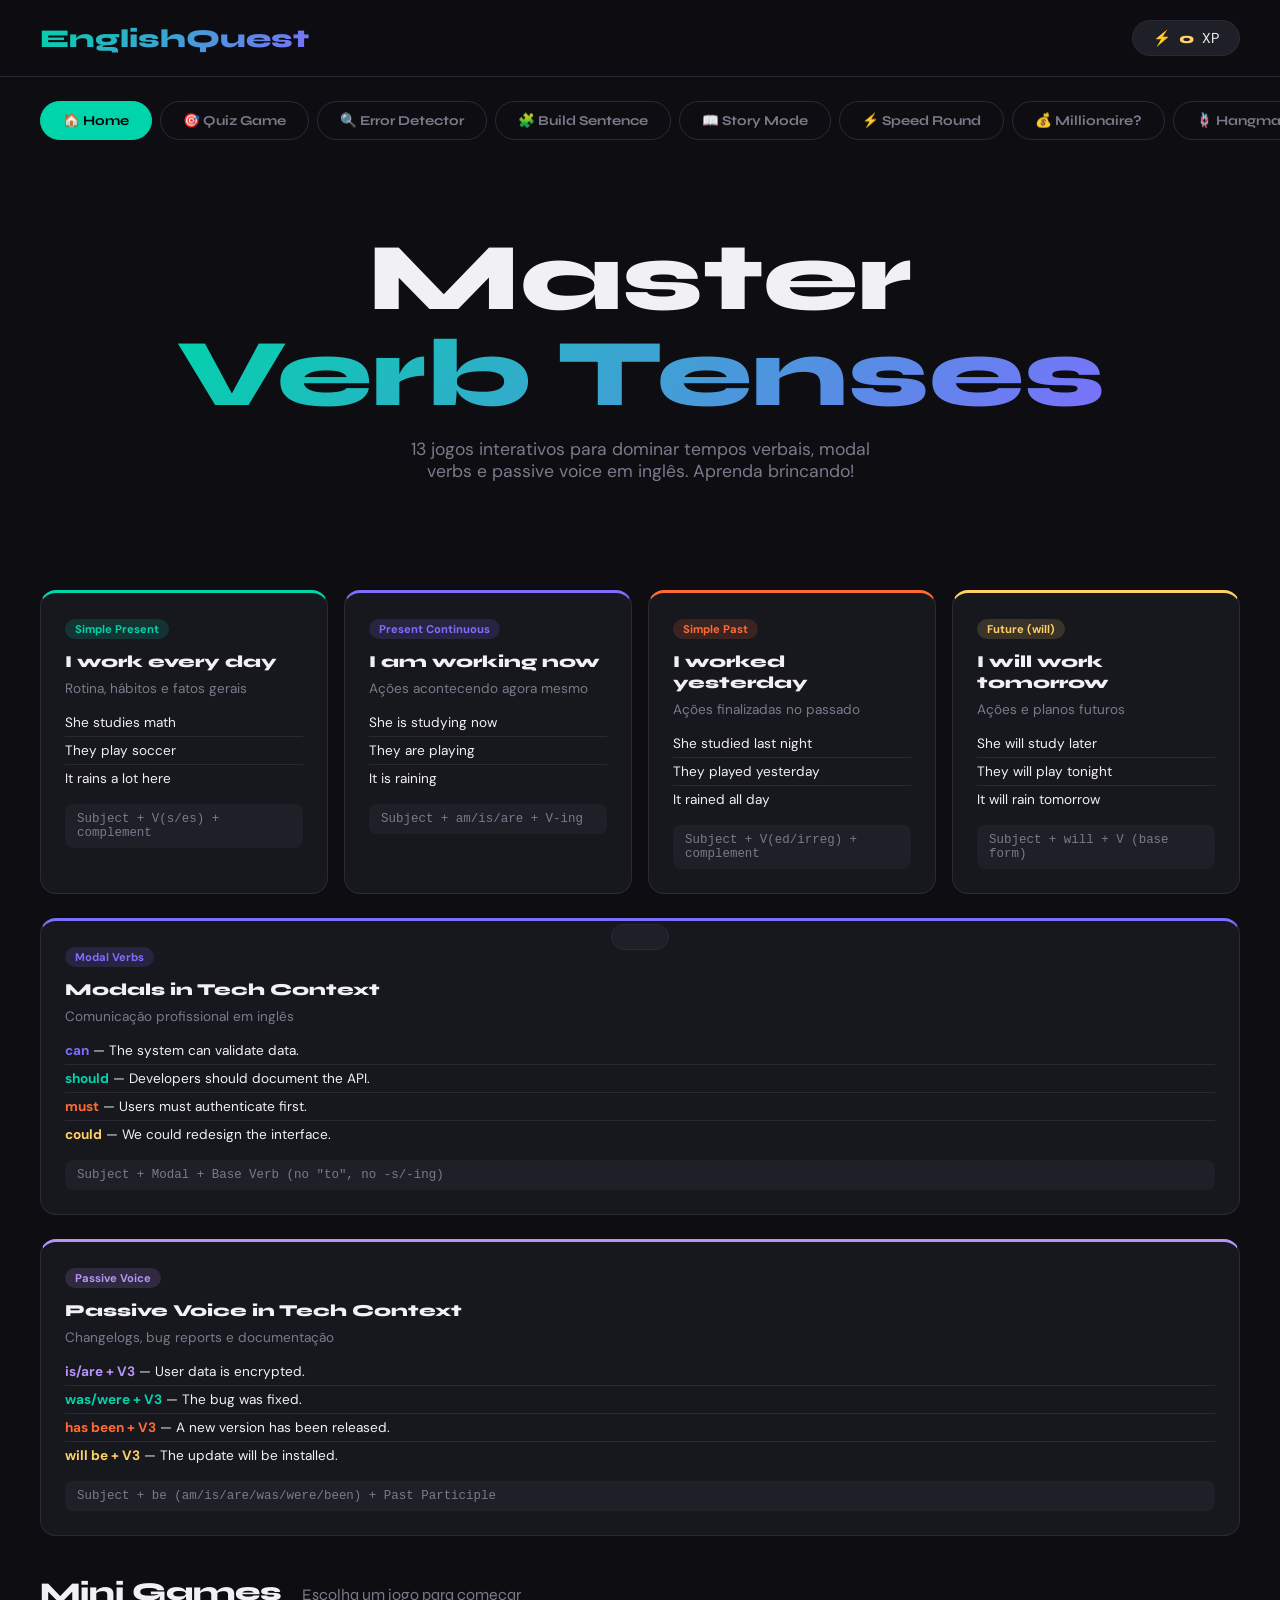
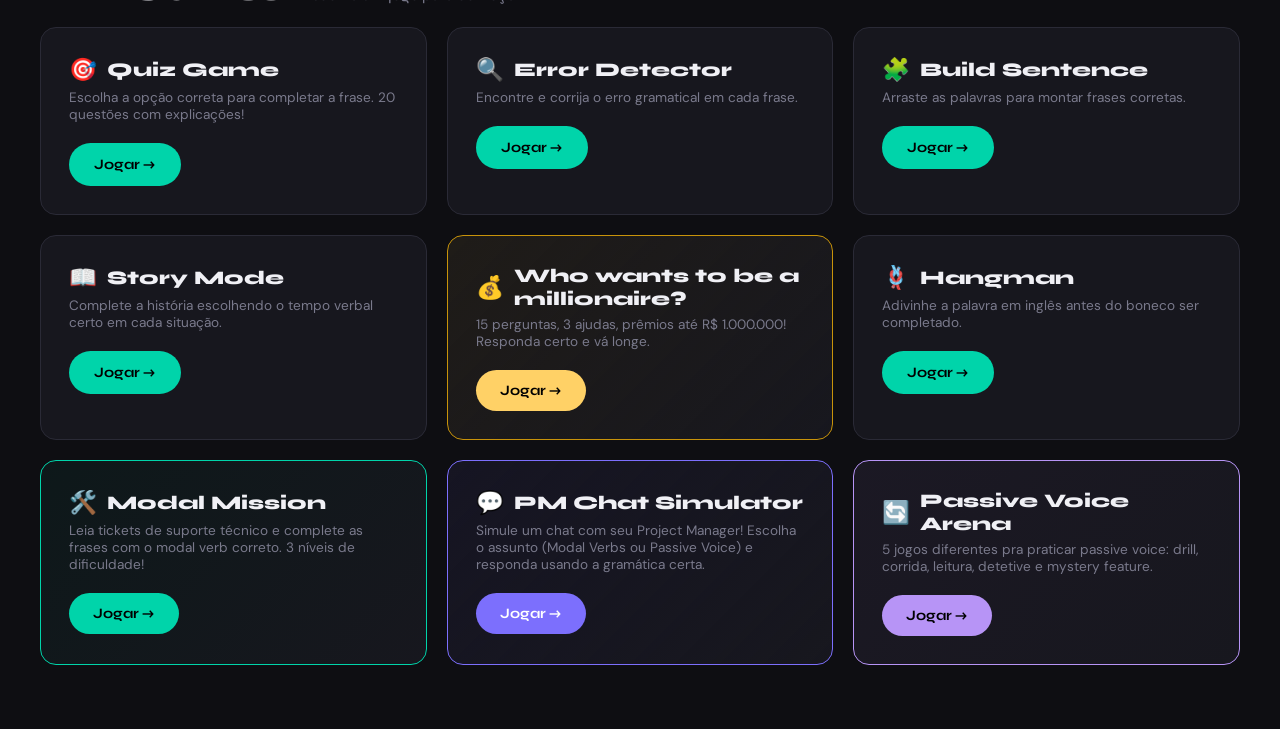
==== commit 1f60f36d: "commit" ====
--- a/index.html
+++ b/index.html
@@ -14,6 +14,8 @@
       rel="stylesheet"
     />
     <link rel="stylesheet" href="assets/styles/main.css">
+    <link rel="stylesheet" href="assets/styles/pm-chat-simulator.css">
+    <link rel="stylesheet" href="assets/styles/passive-arena.css">
   </head>
   <body>
     <nav>
@@ -26,18 +28,15 @@
     <div class="tabs">
       <button class="tab active" onclick="switchTab('home')">🏠 Home</button>
       <button class="tab" onclick="switchTab('quiz')">🎯 Quiz Game</button>
-      <button class="tab" onclick="switchTab('error')">
-        🔍 Error Detector
-      </button>
-      <button class="tab" onclick="switchTab('build')">
-        🧩 Build Sentence
-      </button>
+      <button class="tab" onclick="switchTab('error')">🔍 Error Detector</button>
+      <button class="tab" onclick="switchTab('build')">🧩 Build Sentence</button>
       <button class="tab" onclick="switchTab('story')">📖 Story Mode</button>
       <button class="tab" onclick="switchTab('speed')">⚡ Speed Round</button>
-      <button class="tab" onclick="switchTab('milhao')">
-        💰 Who wants to be a millionaire?
-      </button>
+      <button class="tab" onclick="switchTab('milhao')">💰 Millionaire?</button>
       <button class="tab" onclick="switchTab('hangman')">🪢 Hangman</button>
+      <button class="tab" onclick="switchTab('modal')">🛠️ Modal Mission</button>
+      <button class="tab" onclick="switchTab('pmchat')">💬 PM Chat</button>
+      <button class="tab" onclick="switchTab('passive')">🔄 Passive Voice</button>
       <button class="tab" onclick="switchTab('progress')">📊 Progress</button>
     </div>
 
@@ -46,8 +45,8 @@
       <div class="hero">
         <h1>Master<br /><span>Verb Tenses</span></h1>
         <p>
-          6 jogos interativos para dominar os tempos verbais em inglês. Aprenda
-          brincando!
+          13 jogos interativos para dominar tempos verbais, modal verbs e
+          passive voice em inglês. Aprenda brincando!
         </p>
       </div>
 
@@ -98,102 +97,90 @@
         </div>
       </div>
 
+      <!-- Modal Verbs Reference Card -->
+      <div style="margin-top: 24px;">
+        <div class="tense-card" style="border-top: 3px solid var(--accent-cont); max-width: 100%;">
+          <div class="badge" style="background: rgba(124,111,253,.15); color: var(--accent-cont);">Modal Verbs</div>
+          <h3>Modals in Tech Context</h3>
+          <p>Comunicação profissional em inglês</p>
+          <ul>
+            <li><strong style="color:var(--accent-cont)">can</strong> — The system can validate data.</li>
+            <li><strong style="color:var(--accent-present)">should</strong> — Developers should document the API.</li>
+            <li><strong style="color:var(--accent-past)">must</strong> — Users must authenticate first.</li>
+            <li><strong style="color:var(--accent-future)">could</strong> — We could redesign the interface.</li>
+          </ul>
+          <div class="formula">Subject + Modal + Base Verb (no "to", no -s/-ing)</div>
+        </div>
+      </div>
+
+      <!-- Passive Voice Reference Card -->
+      <div style="margin-top: 24px;">
+        <div class="tense-card" style="border-top: 3px solid #b794f6; max-width: 100%;">
+          <div class="badge" style="background: rgba(183,148,246,.15); color: #b794f6;">Passive Voice</div>
+          <h3>Passive Voice in Tech Context</h3>
+          <p>Changelogs, bug reports e documentação</p>
+          <ul>
+            <li><strong style="color:#b794f6">is/are + V3</strong> — User data is encrypted.</li>
+            <li><strong style="color:var(--accent-present)">was/were + V3</strong> — The bug was fixed.</li>
+            <li><strong style="color:var(--accent-past)">has been + V3</strong> — A new version has been released.</li>
+            <li><strong style="color:var(--accent-future)">will be + V3</strong> — The update will be installed.</li>
+          </ul>
+          <div class="formula">Subject + be (am/is/are/was/were/been) + Past Participle</div>
+        </div>
+      </div>
+
       <div style="margin-top: 40px">
         <div class="section-title">
           Mini Games <span>Escolha um jogo para começar</span>
         </div>
         <div class="game-grid">
           <div class="game-card">
-            <div class="game-title">
-              <span class="game-icon">🎯</span>Quiz Game
-            </div>
-            <p class="game-desc">
-              Escolha a opção correta para completar a frase. 20 questões com
-              explicações!
-            </p>
-            <button class="btn btn-primary" onclick="switchTab('quiz')">
-              Jogar →
-            </button>
+            <div class="game-title"><span class="game-icon">🎯</span>Quiz Game</div>
+            <p class="game-desc">Escolha a opção correta para completar a frase. 20 questões com explicações!</p>
+            <button class="btn btn-primary" onclick="switchTab('quiz')">Jogar →</button>
           </div>
           <div class="game-card">
-            <div class="game-title">
-              <span class="game-icon">🔍</span>Error Detector
-            </div>
-            <p class="game-desc">
-              Encontre e corrija o erro gramatical em cada frase.
-            </p>
-            <button class="btn btn-primary" onclick="switchTab('error')">
-              Jogar →
-            </button>
+            <div class="game-title"><span class="game-icon">🔍</span>Error Detector</div>
+            <p class="game-desc">Encontre e corrija o erro gramatical em cada frase.</p>
+            <button class="btn btn-primary" onclick="switchTab('error')">Jogar →</button>
           </div>
           <div class="game-card">
-            <div class="game-title">
-              <span class="game-icon">🧩</span>Build Sentence
-            </div>
-            <p class="game-desc">
-              Arraste as palavras para montar frases corretas.
-            </p>
-            <button class="btn btn-primary" onclick="switchTab('build')">
-              Jogar →
-            </button>
+            <div class="game-title"><span class="game-icon">🧩</span>Build Sentence</div>
+            <p class="game-desc">Arraste as palavras para montar frases corretas.</p>
+            <button class="btn btn-primary" onclick="switchTab('build')">Jogar →</button>
           </div>
           <div class="game-card">
-            <div class="game-title">
-              <span class="game-icon">📖</span>Story Mode
-            </div>
-            <p class="game-desc">
-              Complete a história escolhendo o tempo verbal certo em cada
-              situação.
-            </p>
-            <button class="btn btn-primary" onclick="switchTab('story')">
-              Jogar →
-            </button>
-          </div>
-          <div
-            class="game-card"
-            style="
-              border-color: #c8930a;
-              background: linear-gradient(
-                135deg,
-                rgba(255, 209, 102, 0.07),
-                var(--surface)
-              );
-            "
-          >
-            <div class="game-title">
-              <span class="game-icon">💰</span>Who wants to be a millionaire?
-            </div>
-            <p class="game-desc">
-              15 perguntas, 3 ajudas, prêmios até R$ 1.000.000! Responda certo e
-              vá longe.
-            </p>
-            <button
-              class="btn"
-              style="
-                background: var(--accent-future);
-                color: #000;
-                font-family: 'Syne', sans-serif;
-                font-weight: 700;
-                padding: 12px 24px;
-                border-radius: 50px;
-                border: none;
-                cursor: pointer;
-              "
-              onclick="switchTab('milhao')"
-            >
-              Jogar →
-            </button>
+            <div class="game-title"><span class="game-icon">📖</span>Story Mode</div>
+            <p class="game-desc">Complete a história escolhendo o tempo verbal certo em cada situação.</p>
+            <button class="btn btn-primary" onclick="switchTab('story')">Jogar →</button>
+          </div>
+          <div class="game-card" style="border-color: #c8930a; background: linear-gradient(135deg, rgba(255,209,102,0.07), var(--surface));">
+            <div class="game-title"><span class="game-icon">💰</span>Who wants to be a millionaire?</div>
+            <p class="game-desc">15 perguntas, 3 ajudas, prêmios até R$ 1.000.000! Responda certo e vá longe.</p>
+            <button class="btn" style="background: var(--accent-future); color: #000; font-family: 'Syne', sans-serif; font-weight: 700; padding: 12px 24px; border-radius: 50px; border: none; cursor: pointer;" onclick="switchTab('milhao')">Jogar →</button>
           </div>
           <div class="game-card">
-            <div class="game-title">
-              <span class="game-icon">🪢</span>Hangman
-            </div>
-            <p class="game-desc">
-              Adivinhe a palavra em inglês antes do boneco ser completado.
-            </p>
-            <button class="btn btn-primary" onclick="switchTab('hangman')">
-              Jogar →
-            </button>
+            <div class="game-title"><span class="game-icon">🪢</span>Hangman</div>
+            <p class="game-desc">Adivinhe a palavra em inglês antes do boneco ser completado.</p>
+            <button class="btn btn-primary" onclick="switchTab('hangman')">Jogar →</button>
+          </div>
+          <!-- MODAL MISSION CARD -->
+          <div class="game-card" style="border-color: var(--accent-present); background: linear-gradient(135deg, rgba(0,212,170,0.05), var(--surface));">
+            <div class="game-title"><span class="game-icon">🛠️</span>Modal Mission</div>
+            <p class="game-desc">Leia tickets de suporte técnico e complete as frases com o modal verb correto. 3 níveis de dificuldade!</p>
+            <button class="btn" style="background: var(--accent-present); color: #000; font-family: 'Syne', sans-serif; font-weight: 700; padding: 12px 24px; border-radius: 50px; border: none; cursor: pointer;" onclick="switchTab('modal')">Jogar →</button>
+          </div>
+          <!-- PM CHAT CARD -->
+          <div class="game-card" style="border-color: var(--accent-cont); background: linear-gradient(135deg, rgba(124,111,253,0.07), var(--surface));">
+            <div class="game-title"><span class="game-icon">💬</span>PM Chat Simulator</div>
+            <p class="game-desc">Simule um chat com seu Project Manager! Escolha o assunto (Modal Verbs ou Passive Voice) e responda usando a gramática certa.</p>
+            <button class="btn" style="background: var(--accent-cont); color: #fff; font-family: 'Syne', sans-serif; font-weight: 700; padding: 12px 24px; border-radius: 50px; border: none; cursor: pointer;" onclick="switchTab('pmchat')">Jogar →</button>
+          </div>
+          <!-- PASSIVE VOICE ARENA CARD -->
+          <div class="game-card" style="border-color: #b794f6; background: linear-gradient(135deg, rgba(183,148,246,0.08), var(--surface));">
+            <div class="game-title"><span class="game-icon">🔄</span>Passive Voice Arena</div>
+            <p class="game-desc">5 jogos diferentes pra praticar passive voice: drill, corrida, leitura, detetive e mystery feature.</p>
+            <button class="btn" style="background: #b794f6; color: #000; font-family: 'Syne', sans-serif; font-weight: 700; padding: 12px 24px; border-radius: 50px; border: none; cursor: pointer;" onclick="switchTab('passive')">Jogar →</button>
           </div>
         </div>
       </div>
@@ -211,21 +198,9 @@
         <div class="quiz-question" id="quizQuestion">Loading...</div>
         <div class="quiz-options" id="quizOptions"></div>
         <div class="quiz-feedback" id="quizFeedback"></div>
-        <div
-          style="margin-top: 16px; display: flex; gap: 10px; flex-wrap: wrap"
-          id="quizControls"
-        >
-          <button
-            class="btn btn-primary"
-            id="nextBtn"
-            onclick="nextQuestion()"
-            style="display: none"
-          >
-            Próxima →
-          </button>
-          <button class="btn btn-outline btn-sm" onclick="resetQuiz()">
-            Reiniciar
-          </button>
+        <div style="margin-top: 16px; display: flex; gap: 10px; flex-wrap: wrap" id="quizControls">
+          <button class="btn btn-primary" id="nextBtn" onclick="nextQuestion()" style="display: none">Próxima →</button>
+          <button class="btn btn-outline btn-sm" onclick="resetQuiz()">Reiniciar</button>
         </div>
       </div>
     </div>
@@ -240,28 +215,13 @@
         </div>
         <p class="game-desc">Reescreva a frase corrigindo o erro gramatical.</p>
         <div class="error-sentence" id="errSentence"></div>
-        <input
-          type="text"
-          class="error-input"
-          id="errInput"
-          placeholder="Digite a frase corrigida..."
-        />
+        <input type="text" class="error-input" id="errInput" placeholder="Digite a frase corrigida..." />
         <div style="display: flex; gap: 10px; flex-wrap: wrap">
-          <button class="btn btn-primary" onclick="checkError()">
-            Verificar
-          </button>
-          <button class="btn btn-outline btn-sm" onclick="skipError()">
-            Pular →
-          </button>
-          <button class="btn btn-outline btn-sm" onclick="resetError()">
-            Reiniciar
-          </button>
-        </div>
-        <div
-          class="quiz-feedback"
-          id="errFeedback"
-          style="margin-top: 14px"
-        ></div>
+          <button class="btn btn-primary" onclick="checkError()">Verificar</button>
+          <button class="btn btn-outline btn-sm" onclick="skipError()">Pular →</button>
+          <button class="btn btn-outline btn-sm" onclick="resetError()">Reiniciar</button>
+        </div>
+        <div class="quiz-feedback" id="errFeedback" style="margin-top: 14px"></div>
       </div>
     </div>
 
@@ -275,27 +235,15 @@
         </div>
         <p class="game-desc" id="buildHint"></p>
         <div class="sentence-slots" id="buildSlots">
-          <span class="slot-placeholder"
-            >Arraste as palavras aqui em ordem...</span
-          >
+          <span class="slot-placeholder">Arraste as palavras aqui em ordem...</span>
         </div>
         <div class="drag-words" id="buildWords"></div>
         <div style="display: flex; gap: 10px; flex-wrap: wrap; margin-top: 8px">
-          <button class="btn btn-primary" onclick="checkBuild()">
-            Verificar ✓
-          </button>
-          <button class="btn btn-outline btn-sm" onclick="clearBuild()">
-            Limpar
-          </button>
-          <button class="btn btn-outline btn-sm" onclick="resetBuild()">
-            Reiniciar
-          </button>
-        </div>
-        <div
-          class="quiz-feedback"
-          id="buildFeedback"
-          style="margin-top: 14px"
-        ></div>
+          <button class="btn btn-primary" onclick="checkBuild()">Verificar ✓</button>
+          <button class="btn btn-outline btn-sm" onclick="clearBuild()">Limpar</button>
+          <button class="btn btn-outline btn-sm" onclick="resetBuild()">Reiniciar</button>
+        </div>
+        <div class="quiz-feedback" id="buildFeedback" style="margin-top: 14px"></div>
       </div>
     </div>
 
@@ -308,200 +256,63 @@
           <span id="storyScore">0</span>
         </div>
         <div id="storyContent"></div>
-        <div
-          class="quiz-feedback"
-          id="storyFeedback"
-          style="margin-top: 14px"
-        ></div>
-        <button
-          class="btn btn-outline btn-sm"
-          onclick="resetStory()"
-          style="margin-top: 12px"
-        >
-          Reiniciar
-        </button>
+        <div class="quiz-feedback" id="storyFeedback" style="margin-top: 14px"></div>
+        <button class="btn btn-outline btn-sm" onclick="resetStory()" style="margin-top: 12px">Reiniciar</button>
       </div>
     </div>
 
     <!-- ══════════ HANGMAN ══════════ -->
-<div class="page" id="page-hangman">
-
-  <div class="section-title">🪢 Hangman</div>
-
-  <div class="game-card">
-
-    <!-- HUD -->
-
-    <div class="hangman-info">
-
-      <div>
-        <small>Word</small>
-        <span id="hangmanRound">1</span>/10
-      </div>
-
-      <div>
-        <small>Mistakes</small>
-        <span id="hangmanLives">0</span>/6
-      </div>
-
-      <div>
-        <small>Score</small>
-        <span id="hangmanScore">0</span>
-      </div>
-
-    </div>
-
-    <!-- MAIN -->
-
-    <div class="hangman-wrap">
-
-      <!-- LEFT -->
-
-      <div class="hangman-visual">
-
-        <svg
-          class="hangman-svg"
-          viewBox="0 0 240 240"
-        >
-
-          <!-- GALLOWS -->
-
-          <line
-            class="gallows"
-            x1="30"
-            y1="220"
-            x2="170"
-            y2="220"
-          />
-
-          <line
-            class="gallows"
-            x1="60"
-            y1="220"
-            x2="60"
-            y2="20"
-          />
-
-          <line
-            class="gallows"
-            x1="60"
-            y1="20"
-            x2="150"
-            y2="20"
-          />
-
-          <line
-            class="gallows"
-            x1="150"
-            y1="20"
-            x2="150"
-            y2="50"
-          />
-
-          <!-- BODY -->
-
-          <circle
-            class="hm-body"
-            id="hm0"
-            cx="150"
-            cy="72"
-            r="22"
-          />
-
-          <line
-            class="hm-body"
-            id="hm1"
-            x1="150"
-            y1="94"
-            x2="150"
-            y2="145"
-          />
-
-          <line
-            class="hm-body"
-            id="hm2"
-            x1="150"
-            y1="110"
-            x2="122"
-            y2="130"
-          />
-
-          <line
-            class="hm-body"
-            id="hm3"
-            x1="150"
-            y1="110"
-            x2="178"
-            y2="130"
-          />
-
-          <line
-            class="hm-body"
-            id="hm4"
-            x1="150"
-            y1="145"
-            x2="128"
-            y2="178"
-          />
-
-          <line
-            class="hm-body"
-            id="hm5"
-            x1="150"
-            y1="145"
-            x2="172"
-            y2="178"
-          />
-
-        </svg>
-
-      </div>
-
-      <!-- RIGHT -->
-
-      <div class="hangman-game">
-
-        <div
-          class="hangman-category"
-          id="hangmanCategory"
-        >
-          📚 Animals
-        </div>
-
-        <div id="hangmanWord"></div>
-
-        <div id="hangmanKeyboard"></div>
-
-        <div
-          class="hangman-result"
-          id="hangmanResult"
-        ></div>
-
-        <div class="hangman-actions">
-
-          <button
-            class="hangman-btn"
-            onclick="nextHangmanWord()"
-          >
-            Próxima Palavra →
-          </button>
-
-          <button
-            class="hangman-btn"
-            onclick="resetHangman()"
-          >
-            Reiniciar
-          </button>
-
-        </div>
-
-      </div>
-
-    </div>
-
-  </div>
-
-</div>
+    <div class="page" id="page-hangman">
+      <div class="section-title">🪢 Hangman</div>
+      <div class="game-card">
+        <div class="hangman-info">
+          <div><small>Word</small><span id="hangmanRound">1</span>/10</div>
+          <div><small>Mistakes</small><span id="hangmanLives">0</span>/6</div>
+          <div><small>Score</small><span id="hangmanScore">0</span></div>
+        </div>
+        <div class="hangman-wrap">
+          <div class="hangman-visual">
+            <svg class="hangman-svg" viewBox="0 0 240 240">
+              <line class="gallows" x1="30" y1="220" x2="170" y2="220"/>
+              <line class="gallows" x1="60" y1="220" x2="60" y2="20"/>
+              <line class="gallows" x1="60" y1="20" x2="150" y2="20"/>
+              <line class="gallows" x1="150" y1="20" x2="150" y2="50"/>
+              <circle class="hm-body" id="hm0" cx="150" cy="72" r="22"/>
+              <line class="hm-body" id="hm1" x1="150" y1="94" x2="150" y2="145"/>
+              <line class="hm-body" id="hm2" x1="150" y1="110" x2="122" y2="130"/>
+              <line class="hm-body" id="hm3" x1="150" y1="110" x2="178" y2="130"/>
+              <line class="hm-body" id="hm4" x1="150" y1="145" x2="128" y2="178"/>
+              <line class="hm-body" id="hm5" x1="150" y1="145" x2="172" y2="178"/>
+            </svg>
+          </div>
+          <div class="hangman-game">
+            <div class="hangman-category" id="hangmanCategory">📚 Animals</div>
+            <div id="hangmanWord"></div>
+            <div id="hangmanKeyboard"></div>
+            <div class="hangman-result" id="hangmanResult"></div>
+            <div class="hangman-actions">
+              <button class="hangman-btn" onclick="nextHangmanWord()">Próxima Palavra →</button>
+              <button class="hangman-btn" onclick="resetHangman()">Reiniciar</button>
+            </div>
+          </div>
+        </div>
+      </div>
+    </div>
+
+    <!-- ══════════ MODAL MISSION ══════════ -->
+    <div class="page" id="page-modal">
+      <!-- renderizado dinamicamente por modalMission.js -->
+    </div>
+
+    <!-- ══════════ PM CHAT SIMULATOR ══════════ -->
+    <div class="page" id="page-pmchat">
+      <!-- renderizado dinamicamente por pmChat.js -->
+    </div>
+
+    <!-- ══════════ PASSIVE VOICE ARENA ══════════ -->
+    <div class="page" id="page-passive">
+      <!-- renderizado dinamicamente por passiveArena.js -->
+    </div>
 
     <!-- ══════════ SPEED ROUND ══════════ -->
     <div class="page" id="page-speed">
@@ -515,45 +326,16 @@
           <div class="speed-timer-bar" id="speedBar" style="width: 100%"></div>
         </div>
         <div class="speed-prompt" id="speedPrompt">
-          <div
-            class="tense-label"
-            id="speedTenseLabel"
-            style="color: var(--accent-present)"
-          >
-            Simple Present
-          </div>
+          <div class="tense-label" id="speedTenseLabel" style="color: var(--accent-present)">Simple Present</div>
           <div class="verb" id="speedVerb">work</div>
           <div class="subject" id="speedSubject">She ___</div>
         </div>
-        <input
-          type="text"
-          class="speed-input"
-          id="speedInput"
-          placeholder="Type your answer..."
-          autocomplete="off"
-        />
-        <div
-          style="
-            display: flex;
-            gap: 10px;
-            margin-top: 14px;
-            justify-content: center;
-            flex-wrap: wrap;
-          "
-          id="speedControls"
-        >
-          <button
-            class="btn btn-primary"
-            id="speedStartBtn"
-            onclick="startSpeed()"
-          >
-            ▶ Iniciar
-          </button>
+        <input type="text" class="speed-input" id="speedInput" placeholder="Type your answer..." autocomplete="off" />
+        <div style="display: flex; gap: 10px; margin-top: 14px; justify-content: center; flex-wrap: wrap;" id="speedControls">
+          <button class="btn btn-primary" id="speedStartBtn" onclick="startSpeed()">▶ Iniciar</button>
         </div>
         <div style="margin-top: 16px; font-size: 0.85rem; color: var(--muted)">
-          <strong style="color: var(--text)">Como jogar:</strong> Conjugue o
-          verbo para o sujeito e tempo indicados. Pressione Enter para
-          confirmar.
+          <strong style="color: var(--text)">Como jogar:</strong> Conjugue o verbo para o sujeito e tempo indicados. Pressione Enter para confirmar.
         </div>
       </div>
     </div>
@@ -564,9 +346,7 @@
       <div class="progress-grid">
         <div class="progress-stat">
           <div class="label">Total XP</div>
-          <div class="value" id="statXP" style="color: var(--accent-future)">
-            0
-          </div>
+          <div class="value" id="statXP" style="color: var(--accent-future)">0</div>
         </div>
         <div class="progress-stat">
           <div class="label">Questões Respondidas</div>
@@ -578,31 +358,15 @@
         </div>
         <div class="progress-stat">
           <div class="label">Maior Streak</div>
-          <div class="value" id="statStreak" style="color: var(--accent-past)">
-            0
-          </div>
-        </div>
-      </div>
-
-      <div class="section-title" style="font-size: 1.2rem">
-        Desempenho por Tempo Verbal
-      </div>
-      <div
-        id="progressBars"
-        style="max-width: 500px; margin-bottom: 36px"
-      ></div>
-
-      <div class="section-title" style="font-size: 1.2rem">
-        Teacher Dashboard
-      </div>
-      <div
-        style="
-          background: var(--surface);
-          border: 1.5px solid var(--border);
-          border-radius: var(--radius);
-          overflow: auto;
-        "
-      >
+          <div class="value" id="statStreak" style="color: var(--accent-past)">0</div>
+        </div>
+      </div>
+
+      <div class="section-title" style="font-size: 1.2rem">Desempenho por Tempo Verbal</div>
+      <div id="progressBars" style="max-width: 500px; margin-bottom: 36px"></div>
+
+      <div class="section-title" style="font-size: 1.2rem">Teacher Dashboard</div>
+      <div style="background: var(--surface); border: 1.5px solid var(--border); border-radius: var(--radius); overflow: auto;">
         <table>
           <thead>
             <tr>
@@ -647,186 +411,56 @@
       <div class="milhao-stage">
         <div class="milhao-header">
           <div class="milhao-logo">💰 Who wants to be a millionaire?</div>
-          <div class="milhao-subtitle">
-            Tempos Verbais em Inglês • 15 perguntas • 3 ajudas
-          </div>
-        </div>
-
-        <!-- Start screen -->
+          <div class="milhao-subtitle">Tempos Verbais em Inglês • 15 perguntas • 3 ajudas</div>
+        </div>
+
         <div id="milhaoStart" style="text-align: center; padding: 40px 20px">
           <div style="font-size: 5rem; margin-bottom: 20px">🎬</div>
-          <h2
-            style="
-              font-family: 'Syne', sans-serif;
-              font-size: 1.8rem;
-              font-weight: 900;
-              margin-bottom: 12px;
-            "
-          >
-            Você está pronto?
-          </h2>
-          <p
-            style="
-              color: var(--muted);
-              margin-bottom: 32px;
-              max-width: 400px;
-              margin-left: auto;
-              margin-right: auto;
-            "
-          >
-            Responda 15 perguntas sobre tempos verbais em inglês. Use as 3
-            ajudas com sabedoria. Boa sorte!
+          <h2 style="font-family: 'Syne', sans-serif; font-size: 1.8rem; font-weight: 900; margin-bottom: 12px;">Você está pronto?</h2>
+          <p style="color: var(--muted); margin-bottom: 32px; max-width: 400px; margin-left: auto; margin-right: auto;">
+            Responda 15 perguntas sobre tempos verbais em inglês. Use as 3 ajudas com sabedoria. Boa sorte!
           </p>
-          <div
-            style="
-              display: flex;
-              gap: 12px;
-              justify-content: center;
-              flex-wrap: wrap;
-              margin-bottom: 24px;
-            "
-          >
-            <div
-              style="
-                background: var(--surface2);
-                border: 1px solid var(--border);
-                border-radius: 12px;
-                padding: 14px 20px;
-                font-size: 0.85rem;
-              "
-            >
+          <div style="display: flex; gap: 12px; justify-content: center; flex-wrap: wrap; margin-bottom: 24px;">
+            <div style="background: var(--surface2); border: 1px solid var(--border); border-radius: 12px; padding: 14px 20px; font-size: 0.85rem;">
               <div style="font-size: 1.5rem">📞</div>
-              <div
-                style="
-                  font-family: 'Syne', sans-serif;
-                  font-weight: 700;
-                  margin-top: 4px;
-                "
-              >
-                Ligar para um amigo
-              </div>
+              <div style="font-family: 'Syne', sans-serif; font-weight: 700; margin-top: 4px;">Ligar para um amigo</div>
             </div>
-            <div
-              style="
-                background: var(--surface2);
-                border: 1px solid var(--border);
-                border-radius: 12px;
-                padding: 14px 20px;
-                font-size: 0.85rem;
-              "
-            >
+            <div style="background: var(--surface2); border: 1px solid var(--border); border-radius: 12px; padding: 14px 20px; font-size: 0.85rem;">
               <div style="font-size: 1.5rem">👥</div>
-              <div
-                style="
-                  font-family: 'Syne', sans-serif;
-                  font-weight: 700;
-                  margin-top: 4px;
-                "
-              >
-                Ajuda da plateia
-              </div>
+              <div style="font-family: 'Syne', sans-serif; font-weight: 700; margin-top: 4px;">Ajuda da plateia</div>
             </div>
-            <div
-              style="
-                background: var(--surface2);
-                border: 1px solid var(--border);
-                border-radius: 12px;
-                padding: 14px 20px;
-                font-size: 0.85rem;
-              "
-            >
+            <div style="background: var(--surface2); border: 1px solid var(--border); border-radius: 12px; padding: 14px 20px; font-size: 0.85rem;">
               <div style="font-size: 1.5rem">✂️</div>
-              <div
-                style="
-                  font-family: 'Syne', sans-serif;
-                  font-weight: 700;
-                  margin-top: 4px;
-                "
-              >
-                Eliminar 2 respostas
-              </div>
+              <div style="font-family: 'Syne', sans-serif; font-weight: 700; margin-top: 4px;">Eliminar 2 respostas</div>
             </div>
           </div>
-          <button class="btn-confirm" onclick="startMilhao()">
-            ▶ Começar o Jogo
-          </button>
-        </div>
-
-        <!-- Game area (hidden initially) -->
+          <button class="btn-confirm" onclick="startMilhao()">▶ Começar o Jogo</button>
+        </div>
+
         <div id="milhaoGame" style="display: none">
           <div class="milhao-question-box" id="mQBox">
             <div class="milhao-q-num" id="mQNum">Pergunta 1 de 15</div>
             <div class="milhao-q-text" id="mQText"></div>
           </div>
-
           <div class="milhao-options" id="mOptions"></div>
-
           <div id="phonePopup" class="phone-popup">
             <div class="friend-name" id="friendName"></div>
             <div id="friendSpeech"></div>
           </div>
-
-          <div
-            id="audienceResult"
-            style="
-              display: none;
-              background: var(--surface);
-              border: 1.5px solid var(--border);
-              border-radius: 14px;
-              padding: 16px 20px;
-              margin-bottom: 16px;
-            "
-          >
-            <div
-              style="
-                font-size: 0.8rem;
-                font-weight: 700;
-                color: var(--muted);
-                margin-bottom: 8px;
-                text-transform: uppercase;
-                letter-spacing: 0.08em;
-              "
-            >
-              Resultado da Plateia
-            </div>
+          <div id="audienceResult" style="display: none; background: var(--surface); border: 1.5px solid var(--border); border-radius: 14px; padding: 16px 20px; margin-bottom: 16px;">
+            <div style="font-size: 0.8rem; font-weight: 700; color: var(--muted); margin-bottom: 8px; text-transform: uppercase; letter-spacing: 0.08em;">Resultado da Plateia</div>
             <div class="audience-chart" id="audienceChart"></div>
           </div>
-
           <div class="milhao-controls">
-            <button class="lifeline-btn" id="llPhone" onclick="usePhone()">
-              <span class="ll-icon">📞</span>
-              <span>Amigo</span>
-            </button>
-            <button
-              class="lifeline-btn"
-              id="llAudience"
-              onclick="useAudience()"
-            >
-              <span class="ll-icon">👥</span>
-              <span>Plateia</span>
-            </button>
-            <button class="lifeline-btn" id="llFifty" onclick="useFifty()">
-              <span class="ll-icon">✂️</span>
-              <span>50/50</span>
-            </button>
-            <button class="btn-stop" onclick="stopGame()">
-              🚪 Parar e Guardar
-            </button>
-            <button
-              class="btn-confirm"
-              id="mConfirmBtn"
-              onclick="confirmAnswer()"
-              disabled
-            >
-              Confirmar ✓
-            </button>
-          </div>
-
+            <button class="lifeline-btn" id="llPhone" onclick="usePhone()"><span class="ll-icon">📞</span><span>Amigo</span></button>
+            <button class="lifeline-btn" id="llAudience" onclick="useAudience()"><span class="ll-icon">👥</span><span>Plateia</span></button>
+            <button class="lifeline-btn" id="llFifty" onclick="useFifty()"><span class="ll-icon">✂️</span><span>50/50</span></button>
+            <button class="btn-stop" onclick="stopGame()">🚪 Parar e Guardar</button>
+            <button class="btn-confirm" id="mConfirmBtn" onclick="confirmAnswer()" disabled>Confirmar ✓</button>
+          </div>
           <div style="margin-top: 14px" id="mFeedback"></div>
         </div>
       </div>
-
-      <!-- Prize ladder (sidebar) -->
       <div class="prize-ladder" id="prizeLadder"></div>
     </div>
 
@@ -837,9 +471,7 @@
         <div class="overlay-title" id="winTitle">Parabéns!</div>
         <div class="overlay-prize" id="winPrize"></div>
         <div class="overlay-msg" id="winMsg"></div>
-        <button class="btn-confirm" onclick="resetMilhao()">
-          🔄 Jogar Novamente
-        </button>
+        <button class="btn-confirm" onclick="resetMilhao()">🔄 Jogar Novamente</button>
       </div>
     </div>
 
@@ -848,15 +480,9 @@
       <div class="overlay-box lose">
         <div class="overlay-emoji">😬</div>
         <div class="overlay-title">Resposta Errada!</div>
-        <div
-          class="overlay-prize"
-          id="losePrize"
-          style="color: var(--muted); font-size: 1rem"
-        ></div>
+        <div class="overlay-prize" id="losePrize" style="color: var(--muted); font-size: 1rem"></div>
         <div class="overlay-msg" id="loseMsg"></div>
-        <button class="btn-confirm" onclick="resetMilhao()">
-          🔄 Jogar Novamente
-        </button>
+        <button class="btn-confirm" onclick="resetMilhao()">🔄 Jogar Novamente</button>
       </div>
     </div>
 
@@ -870,13 +496,29 @@
     <script src="assets/scripts/storyMode.js"></script>
     <script src="assets/scripts/millionaire.js"></script>
     <script src="assets/scripts/hangman.js"></script>
-
     <script src="assets/scripts/progress.js"></script>
     <script src="assets/scripts/speedMode.js"></script>
+    <script src="assets/scripts/modalMission.js"></script>
+    <script src="assets/scripts/pmChat.js"></script>
+    <script src="assets/scripts/passiveArena.js"></script>
     <script>
       // ══════════════════════════════
       //  INIT
       // ══════════════════════════════
+
+      // Patch switchTab to handle all 12 tabs
+      const _origSwitch = switchTab;
+      function switchTab(id) {
+        const allIds = ['home','quiz','error','build','story','speed','milhao','hangman','modal','pmchat','passive','progress'];
+        document.querySelectorAll('.tab').forEach((t, i) => {
+          t.classList.toggle('active', allIds[i] === id);
+        });
+        document.querySelectorAll('.page').forEach(p => p.classList.remove('active'));
+        const pg = document.getElementById('page-' + id);
+        if (pg) pg.classList.add('active');
+        if (id === 'progress') updateProgress();
+      }
+
       loadQuiz();
       loadError();
       loadBuild();
@@ -884,6 +526,9 @@
       loadHangmanWord();
       updateProgress();
       buildPrizeLadder();
+      loadModalMission();
+      loadPMChat();
+      loadPassiveArena();
     </script>
   </body>
 </html>
--- a/assets/styles/main.css
+++ b/assets/styles/main.css
@@ -1,2 +1,3 @@
 @import 'hangman.css';
-@import 'index.css';+@import 'index.css';
+@import 'modal.css';
--- a/assets/styles/pm-chat-simulator.css
+++ b/assets/styles/pm-chat-simulator.css
@@ -0,0 +1,865 @@
+/* ══════════════════════════════════════════════════
+   PM CHAT SIMULATOR
+══════════════════════════════════════════════════ */
+
+/* ── TOPIC SELECT ── */
+.pm-topic-select {
+  max-width: 900px;
+}
+
+.pm-topic-intro {
+  color: var(--muted);
+  font-size: 0.92rem;
+  line-height: 1.6;
+  margin: 0 0 22px;
+  max-width: 640px;
+}
+
+.pm-topic-grid {
+  display: grid;
+  grid-template-columns: repeat(2, 1fr);
+  gap: 18px;
+}
+
+.pm-topic-card {
+  background: var(--surface);
+  border: 1.5px solid var(--border);
+  border-radius: var(--radius);
+  padding: 26px 24px;
+  cursor: pointer;
+  text-align: left;
+  transition: border-color 0.15s ease, transform 0.15s ease, box-shadow 0.15s ease;
+}
+
+.pm-topic-card:hover {
+  border-color: var(--topic-accent, var(--accent-cont));
+  transform: translateY(-3px);
+  box-shadow: 0 16px 40px -20px rgba(0,0,0,0.45);
+}
+
+.pm-topic-icon {
+  font-size: 2rem;
+  margin-bottom: 12px;
+}
+
+.pm-topic-title {
+  font-family: 'Syne', sans-serif;
+  font-weight: 800;
+  font-size: 1.15rem;
+  color: var(--text);
+  margin-bottom: 6px;
+}
+
+.pm-topic-desc {
+  color: var(--muted);
+  font-size: 0.86rem;
+  line-height: 1.55;
+  margin-bottom: 12px;
+}
+
+.pm-topic-meta {
+  font-size: 0.72rem;
+  color: var(--muted);
+  text-transform: uppercase;
+  letter-spacing: 0.04em;
+  margin-bottom: 14px;
+  opacity: 0.85;
+}
+
+.pm-topic-tags {
+  display: flex;
+  flex-wrap: wrap;
+  gap: 6px;
+}
+
+.pm-topic-pill {
+  color: var(--topic-accent, var(--accent-present));
+}
+
+.pm-change-topic {
+  background: transparent;
+  border: none;
+  color: var(--muted);
+  font-family: 'Syne', sans-serif;
+  font-weight: 700;
+  font-size: 0.8rem;
+  cursor: pointer;
+  padding: 0;
+  margin-bottom: 18px;
+  transition: color 0.15s;
+}
+
+.pm-change-topic:hover {
+  color: var(--accent-present);
+}
+
+/* ── DIFFICULTY BADGE ── */
+.pm-diff-badge {
+  font-family: 'Syne', sans-serif;
+  font-size: 0.65rem;
+  font-weight: 800;
+  letter-spacing: 0.06em;
+  text-transform: uppercase;
+  padding: 3px 9px;
+  border-radius: 20px;
+  white-space: nowrap;
+}
+
+.pm-diff-badge.easy {
+  background: rgba(86, 224, 138, 0.12);
+  color: #56e08a;
+  border: 1px solid rgba(86, 224, 138, 0.4);
+}
+
+.pm-diff-badge.medium {
+  background: rgba(245, 179, 73, 0.12);
+  color: #f5b349;
+  border: 1px solid rgba(245, 179, 73, 0.4);
+}
+
+.pm-diff-badge.hard {
+  background: rgba(255, 107, 107, 0.12);
+  color: #ff6b6b;
+  border: 1px solid rgba(255, 107, 107, 0.4);
+}
+
+.pm-header-right {
+  margin-left: auto;
+  display: flex;
+  flex-direction: column;
+  align-items: flex-end;
+  gap: 5px;
+}
+
+/* ── INTRO ── */
+.pm-intro-screen {
+  max-width: 820px;
+}
+
+.pm-intro-card {
+  background: var(--surface);
+  border: 1.5px solid var(--border);
+  border-radius: var(--radius);
+  padding: 36px;
+}
+
+.pm-intro-header {
+  display: flex;
+  gap: 40px;
+  align-items: flex-start;
+  margin-bottom: 28px;
+  flex-wrap: wrap;
+}
+
+/* Phone mockup */
+.pm-phone-frame {
+  width: 180px;
+  flex-shrink: 0;
+  background: #111118;
+  border-radius: 28px;
+  border: 2px solid #2a2a36;
+  padding: 14px 10px;
+  box-shadow: 0 20px 50px rgba(0,0,0,0.5);
+}
+
+.pm-phone-notch {
+  width: 60px;
+  height: 8px;
+  background: #2a2a36;
+  border-radius: 4px;
+  margin: 0 auto 12px;
+}
+
+.pm-phone-screen {
+  background: #0e0e12;
+  border-radius: 16px;
+  padding: 10px 8px;
+  min-height: 200px;
+  display: flex;
+  flex-direction: column;
+  gap: 6px;
+}
+
+.pm-chat-preview {
+  display: flex;
+  flex-direction: column;
+  gap: 8px;
+}
+
+.pm-chat-preview .pm-bubble {
+  font-size: 0.7rem;
+  padding: 7px 10px;
+  line-height: 1.4;
+  animation: none;
+}
+
+.pm-intro-text {
+  flex: 1;
+  min-width: 260px;
+}
+
+.pm-intro-title {
+  font-family: 'Syne', sans-serif;
+  font-weight: 900;
+  font-size: 1.5rem;
+  color: var(--text);
+  margin: 0 0 10px;
+  line-height: 1.25;
+}
+
+.pm-intro-sub {
+  color: var(--muted);
+  font-size: 0.9rem;
+  line-height: 1.6;
+  margin-bottom: 16px;
+}
+
+.pm-intro-sub strong {
+  color: var(--text);
+}
+
+.pm-intro-modals {
+  display: flex;
+  flex-wrap: wrap;
+  gap: 6px;
+}
+
+.pm-modal-pill {
+  background: var(--surface2);
+  border: 1px solid var(--border);
+  border-radius: 20px;
+  padding: 4px 12px;
+  font-family: 'Syne', sans-serif;
+  font-weight: 700;
+  font-size: 0.78rem;
+  color: var(--accent-present);
+}
+
+/* Phase chips row */
+.pm-intro-phases {
+  display: flex;
+  flex-wrap: wrap;
+  gap: 8px;
+  margin-bottom: 16px;
+  padding-top: 20px;
+  border-top: 1px solid var(--border);
+}
+
+.pm-phase-chip {
+  display: flex;
+  align-items: center;
+  gap: 8px;
+  background: var(--surface2);
+  border: 1px solid var(--border);
+  border-radius: 10px;
+  padding: 7px 14px;
+  font-size: 0.82rem;
+  color: var(--muted);
+}
+
+.pm-phase-num {
+  width: 20px;
+  height: 20px;
+  background: var(--accent-cont);
+  border-radius: 50%;
+  display: flex;
+  align-items: center;
+  justify-content: center;
+  font-family: 'Syne', sans-serif;
+  font-weight: 800;
+  font-size: 0.7rem;
+  color: #fff;
+  flex-shrink: 0;
+}
+
+/* Start button */
+.pm-start-btn {
+  background: var(--accent-present);
+  color: #000;
+  font-family: 'Syne', sans-serif;
+  font-weight: 800;
+  font-size: 1rem;
+  padding: 14px 36px;
+  border-radius: 50px;
+  border: none;
+  cursor: pointer;
+  transition: opacity 0.15s, transform 0.15s;
+}
+
+.pm-start-btn:hover {
+  opacity: 0.88;
+  transform: scale(1.03);
+}
+
+.pm-outline-btn {
+  background: transparent;
+  color: var(--text);
+  font-family: 'Syne', sans-serif;
+  font-weight: 700;
+  font-size: 0.95rem;
+  padding: 14px 28px;
+  border-radius: 50px;
+  border: 1.5px solid var(--border);
+  cursor: pointer;
+  transition: border-color 0.15s;
+}
+
+.pm-outline-btn:hover {
+  border-color: var(--accent-present);
+  color: var(--accent-present);
+}
+
+/* ── GAME LAYOUT ── */
+.pm-game-layout {
+  display: grid;
+  grid-template-columns: 420px 1fr;
+  gap: 24px;
+  max-width: 1000px;
+  align-items: start;
+}
+
+/* ── CHAT PANEL ── */
+.pm-chat-panel {
+  background: var(--surface);
+  border: 1.5px solid var(--border);
+  border-radius: var(--radius);
+  overflow: hidden;
+  display: flex;
+  flex-direction: column;
+}
+
+.pm-chat-header {
+  display: flex;
+  align-items: center;
+  gap: 12px;
+  padding: 16px 20px;
+  border-bottom: 1px solid var(--border);
+  background: var(--surface2);
+}
+
+.pm-avatar {
+  width: 44px;
+  height: 44px;
+  border-radius: 50%;
+  border: 2px solid;
+  display: flex;
+  align-items: center;
+  justify-content: center;
+  font-family: 'Syne', sans-serif;
+  font-weight: 800;
+  font-size: 0.85rem;
+  flex-shrink: 0;
+}
+
+.pm-contact-name {
+  font-family: 'Syne', sans-serif;
+  font-weight: 800;
+  font-size: 0.95rem;
+  color: var(--text);
+}
+
+.pm-contact-role {
+  font-size: 0.75rem;
+  color: var(--muted);
+  display: flex;
+  align-items: center;
+  gap: 6px;
+}
+
+.pm-online-dot {
+  width: 7px;
+  height: 7px;
+  border-radius: 50%;
+  background: #22c55e;
+  display: inline-block;
+  animation: pulse-dot 2s infinite;
+}
+
+@keyframes pulse-dot {
+  0%, 100% { opacity: 1; }
+  50% { opacity: 0.4; }
+}
+
+.pm-phase-badge {
+  background: var(--surface);
+  border: 1px solid var(--border);
+  border-radius: 8px;
+  padding: 4px 10px;
+  font-size: 0.7rem;
+  font-family: 'Syne', sans-serif;
+  font-weight: 700;
+  color: var(--muted);
+  text-align: right;
+  white-space: nowrap;
+}
+
+/* Progress bar */
+.pm-progress-track {
+  height: 3px;
+  background: var(--border);
+  position: relative;
+}
+
+.pm-progress-fill {
+  height: 100%;
+  background: var(--accent-present);
+  transition: width 0.6s ease;
+}
+
+.pm-progress-label {
+  display: none; /* hidden - just the bar */
+}
+
+/* Messages area */
+.pm-messages {
+  flex: 1;
+  padding: 16px;
+  display: flex;
+  flex-direction: column;
+  gap: 8px;
+  min-height: 280px;
+  max-height: 360px;
+  overflow-y: auto;
+  scrollbar-width: thin;
+  scrollbar-color: var(--border) transparent;
+}
+
+.pm-day-divider {
+  text-align: center;
+  font-size: 0.7rem;
+  font-family: 'Syne', sans-serif;
+  font-weight: 700;
+  color: var(--muted);
+  text-transform: uppercase;
+  letter-spacing: 0.1em;
+  padding: 4px 12px;
+  background: var(--surface2);
+  border-radius: 20px;
+  align-self: center;
+  margin-bottom: 4px;
+}
+
+.pm-bubble-row {
+  display: flex;
+  gap: 8px;
+  align-items: flex-end;
+  max-width: 92%;
+}
+
+.pm-row-in { align-self: flex-start; }
+.pm-row-out { align-self: flex-end; flex-direction: row-reverse; }
+
+.pm-avatar-sm {
+  width: 28px;
+  height: 28px;
+  border-radius: 50%;
+  display: flex;
+  align-items: center;
+  justify-content: center;
+  font-family: 'Syne', sans-serif;
+  font-weight: 800;
+  font-size: 0.65rem;
+  flex-shrink: 0;
+}
+
+.pm-bubble {
+  border-radius: 18px;
+  padding: 10px 14px;
+  font-size: 0.88rem;
+  line-height: 1.5;
+  max-width: 280px;
+}
+
+.pm-bubble-in {
+  background: var(--surface2);
+  border: 1px solid var(--border);
+  border-bottom-left-radius: 4px;
+  color: var(--text);
+}
+
+.pm-bubble-out {
+  background: var(--accent-cont);
+  color: #fff;
+  border-bottom-right-radius: 4px;
+}
+
+/* Typing dots */
+.pm-typing {
+  display: flex;
+  align-items: center;
+  gap: 8px;
+  padding: 8px 16px 12px;
+}
+
+.pm-typing-dots {
+  background: var(--surface2);
+  border: 1px solid var(--border);
+  border-radius: 18px;
+  border-bottom-left-radius: 4px;
+  padding: 10px 16px;
+  display: flex;
+  gap: 4px;
+  align-items: center;
+}
+
+.pm-typing-dots span {
+  width: 6px;
+  height: 6px;
+  border-radius: 50%;
+  background: var(--muted);
+  animation: typing-bounce 1.2s infinite;
+}
+
+.pm-typing-dots span:nth-child(2) { animation-delay: 0.2s; }
+.pm-typing-dots span:nth-child(3) { animation-delay: 0.4s; }
+
+@keyframes typing-bounce {
+  0%, 60%, 100% { transform: translateY(0); opacity: 0.4; }
+  30% { transform: translateY(-6px); opacity: 1; }
+}
+
+/* Message animation */
+.pm-msg-animate {
+  animation: msgSlide 0.3s ease;
+}
+
+@keyframes msgSlide {
+  from { opacity: 0; transform: translateY(8px); }
+  to { opacity: 1; transform: translateY(0); }
+}
+
+/* ── QUESTION PANEL ── */
+.pm-question-panel {
+  background: var(--surface);
+  border: 1.5px solid var(--border);
+  border-radius: var(--radius);
+  padding: 24px;
+  display: flex;
+  flex-direction: column;
+  gap: 16px;
+}
+
+.pm-q-header {
+  display: flex;
+  align-items: flex-start;
+  gap: 12px;
+}
+
+.pm-q-icon {
+  font-size: 1.4rem;
+  flex-shrink: 0;
+  margin-top: 2px;
+}
+
+.pm-q-title {
+  font-family: 'Syne', sans-serif;
+  font-weight: 800;
+  font-size: 0.95rem;
+  color: var(--text);
+}
+
+.pm-q-hint {
+  font-size: 0.8rem;
+  color: var(--accent-present);
+  margin-top: 2px;
+}
+
+.pm-q-text {
+  font-size: 0.9rem;
+  color: var(--muted);
+  line-height: 1.5;
+  background: var(--surface2);
+  border-radius: 10px;
+  padding: 12px 14px;
+  border-left: 3px solid var(--accent-cont);
+}
+
+/* Options */
+.pm-options {
+  display: flex;
+  flex-direction: column;
+  gap: 10px;
+}
+
+.pm-option {
+  display: flex;
+  align-items: flex-start;
+  gap: 12px;
+  background: var(--surface2);
+  border: 1.5px solid var(--border);
+  border-radius: 12px;
+  padding: 14px 16px;
+  text-align: left;
+  color: var(--text);
+  cursor: pointer;
+  transition: border-color 0.15s, background 0.15s, transform 0.1s;
+  font-size: 0.88rem;
+  line-height: 1.5;
+}
+
+.pm-option:hover:not(:disabled) {
+  border-color: var(--accent-cont);
+  background: rgba(124, 111, 253, 0.06);
+  transform: translateX(3px);
+}
+
+.pm-option:disabled { cursor: default; }
+
+.pm-opt-letter {
+  width: 24px;
+  height: 24px;
+  border-radius: 50%;
+  background: var(--surface);
+  border: 1.5px solid var(--border);
+  display: flex;
+  align-items: center;
+  justify-content: center;
+  font-family: 'Syne', sans-serif;
+  font-weight: 800;
+  font-size: 0.72rem;
+  color: var(--accent-cont);
+  flex-shrink: 0;
+  margin-top: 1px;
+}
+
+.pm-opt-text { flex: 1; }
+
+.pm-option.pm-opt-correct {
+  border-color: #22c55e;
+  background: rgba(34, 197, 94, 0.08);
+}
+
+.pm-option.pm-opt-correct .pm-opt-letter {
+  background: #22c55e;
+  border-color: #22c55e;
+  color: #fff;
+}
+
+.pm-option.pm-opt-wrong {
+  border-color: #ef4444;
+  background: rgba(239, 68, 68, 0.08);
+}
+
+.pm-option.pm-opt-wrong .pm-opt-letter {
+  background: #ef4444;
+  border-color: #ef4444;
+  color: #fff;
+}
+
+/* Feedback */
+.pm-feedback {
+  display: flex;
+  gap: 12px;
+  align-items: flex-start;
+  border-radius: 12px;
+  padding: 14px 16px;
+  font-size: 0.88rem;
+}
+
+.pm-fb-ok {
+  background: rgba(34, 197, 94, 0.07);
+  border: 1.5px solid rgba(34, 197, 94, 0.3);
+}
+
+.pm-fb-bad {
+  background: rgba(239, 68, 68, 0.06);
+  border: 1.5px solid rgba(239, 68, 68, 0.25);
+}
+
+.pm-fb-icon {
+  font-size: 1.2rem;
+  flex-shrink: 0;
+  margin-top: 1px;
+}
+
+.pm-fb-title {
+  font-family: 'Syne', sans-serif;
+  font-weight: 800;
+  font-size: 0.92rem;
+  margin-bottom: 4px;
+}
+
+.pm-fb-modals {
+  display: flex;
+  flex-wrap: wrap;
+  gap: 4px;
+  margin-bottom: 6px;
+}
+
+.pm-modal-tag-sm {
+  background: rgba(124, 111, 253, 0.15);
+  border: 1px solid rgba(124, 111, 253, 0.3);
+  border-radius: 6px;
+  padding: 1px 8px;
+  font-family: 'Syne', sans-serif;
+  font-weight: 700;
+  font-size: 0.72rem;
+  color: var(--accent-cont);
+}
+
+.pm-fb-exp {
+  color: var(--muted);
+  font-size: 0.85rem;
+  line-height: 1.5;
+}
+
+.pm-next-row {
+  justify-content: flex-end;
+}
+
+.pm-next-btn {
+  background: var(--accent-cont);
+  color: #fff;
+  font-family: 'Syne', sans-serif;
+  font-weight: 800;
+  font-size: 0.95rem;
+  padding: 12px 28px;
+  border-radius: 50px;
+  border: none;
+  cursor: pointer;
+  transition: opacity 0.15s, transform 0.15s;
+}
+
+.pm-next-btn:hover {
+  opacity: 0.88;
+  transform: scale(1.03);
+}
+
+/* ── RESULT ── */
+.pm-result {
+  max-width: 560px;
+}
+
+.pm-result-bg {
+  background: var(--surface);
+  border: 1.5px solid var(--border);
+  border-radius: var(--radius);
+  padding: 40px;
+  text-align: center;
+}
+
+.pm-result-medal {
+  font-size: 4.5rem;
+  margin-bottom: 14px;
+}
+
+.pm-result-title {
+  font-family: 'Syne', sans-serif;
+  font-weight: 900;
+  font-size: 1.35rem;
+  color: var(--text);
+  margin: 0 0 24px;
+}
+
+.pm-result-stats {
+  display: grid;
+  grid-template-columns: repeat(3, 1fr);
+  gap: 12px;
+  margin-bottom: 24px;
+}
+
+.pm-res-stat {
+  background: var(--surface2);
+  border: 1.5px solid var(--border);
+  border-radius: 12px;
+  padding: 16px 8px;
+}
+
+.pm-res-val {
+  font-family: 'Syne', sans-serif;
+  font-weight: 900;
+  font-size: 1.6rem;
+  color: var(--text);
+}
+
+.pm-res-label {
+  color: var(--muted);
+  font-size: 0.75rem;
+  margin-top: 4px;
+}
+
+.pm-result-recap {
+  background: var(--surface2);
+  border-radius: 12px;
+  padding: 16px;
+  margin-bottom: 24px;
+}
+
+.pm-recap-title {
+  font-family: 'Syne', sans-serif;
+  font-weight: 700;
+  font-size: 0.8rem;
+  color: var(--muted);
+  text-transform: uppercase;
+  letter-spacing: 0.07em;
+  margin-bottom: 10px;
+}
+
+.pm-recap-pills {
+  display: flex;
+  flex-wrap: wrap;
+  gap: 6px;
+  justify-content: center;
+}
+
+.pm-result-actions {
+  display: flex;
+  gap: 12px;
+  justify-content: center;
+  flex-wrap: wrap;
+}
+
+/* ── RESPONSIVE ── */
+@media (max-width: 760px) {
+  .pm-topic-grid {
+    grid-template-columns: 1fr;
+  }
+
+  .pm-game-layout {
+    grid-template-columns: 1fr;
+  }
+
+  .pm-chat-panel {
+    order: 1;
+  }
+
+  .pm-question-panel {
+    order: 2;
+  }
+
+  .pm-intro-header {
+    flex-direction: column;
+    align-items: center;
+    text-align: center;
+  }
+
+  .pm-intro-modals {
+    justify-content: center;
+  }
+
+  .pm-result-stats {
+    grid-template-columns: 1fr 1fr 1fr;
+  }
+
+  .pm-chat-header {
+    flex-wrap: wrap;
+  }
+
+  .pm-header-right {
+    margin-left: 0;
+    flex-direction: row;
+    align-items: center;
+    width: 100%;
+    justify-content: space-between;
+  }
+}
+
+@media (max-width: 480px) {
+  .pm-phone-frame {
+    width: 140px;
+  }
+
+  .pm-result-stats {
+    grid-template-columns: 1fr;
+  }
+}
--- a/assets/styles/passive-arena.css
+++ b/assets/styles/passive-arena.css
@@ -0,0 +1,76 @@
+/* ══════════════════════════════════════════════════
+   PASSIVE VOICE ARENA — hub + iframe wrapper
+   (reaproveita .game-grid, .game-card, .btn, .section-title
+   que já existem em main.css — só o necessário aqui)
+══════════════════════════════════════════════════ */
+
+.pv-iframe-wrap {
+  width: 100%;
+  margin-top: 4px;
+  border-radius: var(--radius);
+  overflow: hidden;
+  border: 1.5px solid var(--border);
+  background: #0b0e14;
+}
+
+.pv-iframe-wrap iframe {
+  width: 100%;
+  height: 820px;
+  border: none;
+  display: block;
+}
+
+.pv-back-btn {
+  margin-bottom: 14px;
+}
+
+@media (max-width: 760px) {
+  .pv-iframe-wrap iframe {
+    height: 680px;
+  }
+}
+
+/* ══════════════════════════════════════════════════
+   RESPONSIVE NAV FIX
+   O menu de abas agora virou uma faixa rolável na
+   horizontal em vez de quebrar/empilhar de forma feia.
+   Funciona com qualquer quantidade de abas.
+══════════════════════════════════════════════════ */
+
+.tabs {
+  display: flex !important;
+  flex-wrap: nowrap !important;
+  overflow-x: auto;
+  -webkit-overflow-scrolling: touch;
+  scrollbar-width: thin;
+  gap: 8px;
+  padding-bottom: 10px;
+}
+
+.tabs::-webkit-scrollbar {
+  height: 6px;
+}
+
+.tabs::-webkit-scrollbar-thumb {
+  background: var(--border);
+  border-radius: 4px;
+}
+
+.tab {
+  flex: 0 0 auto;
+  white-space: nowrap;
+}
+
+@media (max-width: 760px) {
+  .tab {
+    font-size: 0.8rem;
+    padding: 8px 14px;
+  }
+}
+
+@media (max-width: 480px) {
+  .tab {
+    font-size: 0.74rem;
+    padding: 7px 11px;
+  }
+}
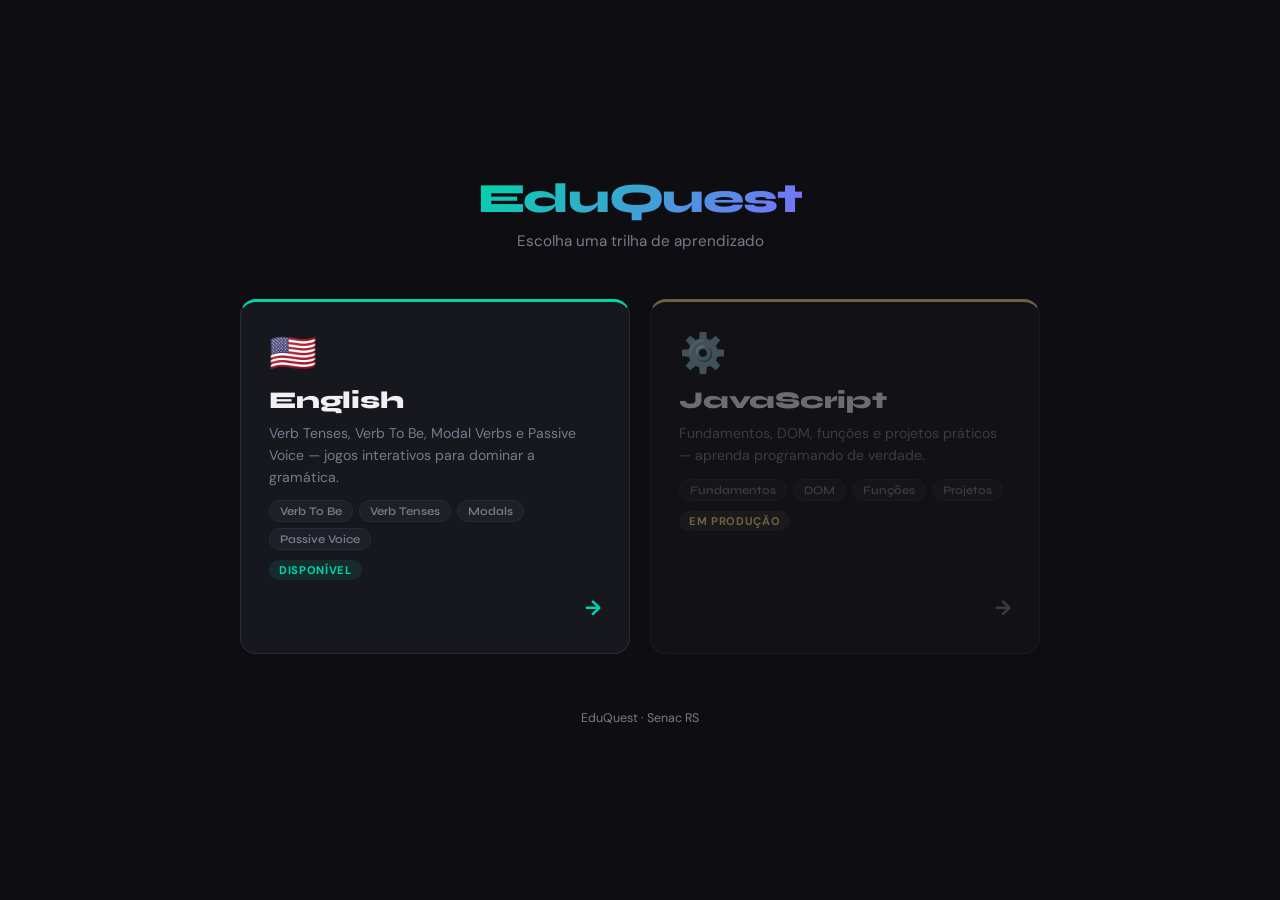
==== commit baf2514f: "atualizacao" ====
--- a/index.html
+++ b/index.html
@@ -1,534 +1,59 @@
 <!DOCTYPE html>
 <html lang="pt-BR">
-  <head>
-    <meta charset="UTF-8" />
-    <meta name="viewport" content="width=device-width, initial-scale=1.0" />
-    <title>EnglishQuest</title>
-    <link
-      rel="shortcut icon"
-      href="https://cdn-icons-png.flaticon.com/128/10855/10855296.png"
-      type="image/x-icon"
-    />
-    <link
-      href="https://fonts.googleapis.com/css2?family=Syne:wght@400;700;800;900&family=DM+Sans:wght@300;400;500&display=swap"
-      rel="stylesheet"
-    />
-    <link rel="stylesheet" href="assets/styles/main.css">
-    <link rel="stylesheet" href="assets/styles/pm-chat-simulator.css">
-    <link rel="stylesheet" href="assets/styles/passive-arena.css">
-  </head>
-  <body>
-    <nav>
-      <div class="logo">EnglishQuest</div>
-      <div class="nav-xp">
-        ⚡ <span class="xp-val" id="xpDisplay">0</span> XP
+<head>
+  <meta charset="UTF-8" />
+  <meta name="viewport" content="width=device-width, initial-scale=1.0" />
+  <title>EduQuest</title>
+  <link rel="shortcut icon" href="https://cdn-icons-png.flaticon.com/128/10855/10855296.png" type="image/x-icon" />
+  <link href="https://fonts.googleapis.com/css2?family=Syne:wght@400;700;800;900&family=DM+Sans:wght@300;400;500&display=swap" rel="stylesheet" />
+  <link rel="stylesheet" href="assets/styles/portal.css" />
+</head>
+<body>
+
+  <header class="portal-header">
+    <div class="portal-logo">EduQuest</div>
+    <p class="portal-tagline">Escolha uma trilha de aprendizado</p>
+  </header>
+
+  <main class="track-grid">
+
+    <!-- ENGLISH -->
+    <a href="english/index.html" class="track-card active" data-color="en">
+      <div class="track-icon">🇺🇸</div>
+      <div class="track-body">
+        <h2 class="track-name">English</h2>
+        <p class="track-desc">Verb Tenses, Verb To Be, Modal Verbs e Passive Voice — jogos interativos para dominar a gramática.</p>
+        <div class="track-pills">
+          <span class="track-pill">Verb To Be</span>
+          <span class="track-pill">Verb Tenses</span>
+          <span class="track-pill">Modals</span>
+          <span class="track-pill">Passive Voice</span>
+        </div>
+        <span class="track-badge available">Disponível</span>
       </div>
-    </nav>
+      <div class="track-arrow en">→</div>
+    </a>
 
-    <div class="tabs">
-      <button class="tab active" onclick="switchTab('home')">🏠 Home</button>
-      <button class="tab" onclick="switchTab('quiz')">🎯 Quiz Game</button>
-      <button class="tab" onclick="switchTab('error')">🔍 Error Detector</button>
-      <button class="tab" onclick="switchTab('build')">🧩 Build Sentence</button>
-      <button class="tab" onclick="switchTab('story')">📖 Story Mode</button>
-      <button class="tab" onclick="switchTab('speed')">⚡ Speed Round</button>
-      <button class="tab" onclick="switchTab('milhao')">💰 Millionaire?</button>
-      <button class="tab" onclick="switchTab('hangman')">🪢 Hangman</button>
-      <button class="tab" onclick="switchTab('modal')">🛠️ Modal Mission</button>
-      <button class="tab" onclick="switchTab('pmchat')">💬 PM Chat</button>
-      <button class="tab" onclick="switchTab('passive')">🔄 Passive Voice</button>
-      <button class="tab" onclick="switchTab('progress')">📊 Progress</button>
+    <!-- JAVASCRIPT (em produção) -->
+    <div class="track-card disabled" data-color="js" aria-disabled="true">
+      <div class="track-icon">⚙️</div>
+      <div class="track-body">
+        <h2 class="track-name">JavaScript</h2>
+        <p class="track-desc">Fundamentos, DOM, funções e projetos práticos — aprenda programando de verdade.</p>
+        <div class="track-pills">
+          <span class="track-pill">Fundamentos</span>
+          <span class="track-pill">DOM</span>
+          <span class="track-pill">Funções</span>
+          <span class="track-pill">Projetos</span>
+        </div>
+        <span class="track-badge wip">Em produção</span>
+      </div>
+      <div class="track-arrow muted">→</div>
     </div>
 
-    <!-- ══════════ HOME ══════════ -->
-    <div class="page active" id="page-home">
-      <div class="hero">
-        <h1>Master<br /><span>Verb Tenses</span></h1>
-        <p>
-          13 jogos interativos para dominar tempos verbais, modal verbs e
-          passive voice em inglês. Aprenda brincando!
-        </p>
-      </div>
+  </main>
 
-      <div class="tense-cards">
-        <div class="tense-card present">
-          <div class="badge">Simple Present</div>
-          <h3>I work every day</h3>
-          <p>Rotina, hábitos e fatos gerais</p>
-          <ul>
-            <li>She studies math</li>
-            <li>They play soccer</li>
-            <li>It rains a lot here</li>
-          </ul>
-          <div class="formula">Subject + V(s/es) + complement</div>
-        </div>
-        <div class="tense-card cont">
-          <div class="badge">Present Continuous</div>
-          <h3>I am working now</h3>
-          <p>Ações acontecendo agora mesmo</p>
-          <ul>
-            <li>She is studying now</li>
-            <li>They are playing</li>
-            <li>It is raining</li>
-          </ul>
-          <div class="formula">Subject + am/is/are + V-ing</div>
-        </div>
-        <div class="tense-card past">
-          <div class="badge">Simple Past</div>
-          <h3>I worked yesterday</h3>
-          <p>Ações finalizadas no passado</p>
-          <ul>
-            <li>She studied last night</li>
-            <li>They played yesterday</li>
-            <li>It rained all day</li>
-          </ul>
-          <div class="formula">Subject + V(ed/irreg) + complement</div>
-        </div>
-        <div class="tense-card future">
-          <div class="badge">Future (will)</div>
-          <h3>I will work tomorrow</h3>
-          <p>Ações e planos futuros</p>
-          <ul>
-            <li>She will study later</li>
-            <li>They will play tonight</li>
-            <li>It will rain tomorrow</li>
-          </ul>
-          <div class="formula">Subject + will + V (base form)</div>
-        </div>
-      </div>
+  <footer class="portal-footer">EduQuest · Senac RS</footer>
 
-      <!-- Modal Verbs Reference Card -->
-      <div style="margin-top: 24px;">
-        <div class="tense-card" style="border-top: 3px solid var(--accent-cont); max-width: 100%;">
-          <div class="badge" style="background: rgba(124,111,253,.15); color: var(--accent-cont);">Modal Verbs</div>
-          <h3>Modals in Tech Context</h3>
-          <p>Comunicação profissional em inglês</p>
-          <ul>
-            <li><strong style="color:var(--accent-cont)">can</strong> — The system can validate data.</li>
-            <li><strong style="color:var(--accent-present)">should</strong> — Developers should document the API.</li>
-            <li><strong style="color:var(--accent-past)">must</strong> — Users must authenticate first.</li>
-            <li><strong style="color:var(--accent-future)">could</strong> — We could redesign the interface.</li>
-          </ul>
-          <div class="formula">Subject + Modal + Base Verb (no "to", no -s/-ing)</div>
-        </div>
-      </div>
-
-      <!-- Passive Voice Reference Card -->
-      <div style="margin-top: 24px;">
-        <div class="tense-card" style="border-top: 3px solid #b794f6; max-width: 100%;">
-          <div class="badge" style="background: rgba(183,148,246,.15); color: #b794f6;">Passive Voice</div>
-          <h3>Passive Voice in Tech Context</h3>
-          <p>Changelogs, bug reports e documentação</p>
-          <ul>
-            <li><strong style="color:#b794f6">is/are + V3</strong> — User data is encrypted.</li>
-            <li><strong style="color:var(--accent-present)">was/were + V3</strong> — The bug was fixed.</li>
-            <li><strong style="color:var(--accent-past)">has been + V3</strong> — A new version has been released.</li>
-            <li><strong style="color:var(--accent-future)">will be + V3</strong> — The update will be installed.</li>
-          </ul>
-          <div class="formula">Subject + be (am/is/are/was/were/been) + Past Participle</div>
-        </div>
-      </div>
-
-      <div style="margin-top: 40px">
-        <div class="section-title">
-          Mini Games <span>Escolha um jogo para começar</span>
-        </div>
-        <div class="game-grid">
-          <div class="game-card">
-            <div class="game-title"><span class="game-icon">🎯</span>Quiz Game</div>
-            <p class="game-desc">Escolha a opção correta para completar a frase. 20 questões com explicações!</p>
-            <button class="btn btn-primary" onclick="switchTab('quiz')">Jogar →</button>
-          </div>
-          <div class="game-card">
-            <div class="game-title"><span class="game-icon">🔍</span>Error Detector</div>
-            <p class="game-desc">Encontre e corrija o erro gramatical em cada frase.</p>
-            <button class="btn btn-primary" onclick="switchTab('error')">Jogar →</button>
-          </div>
-          <div class="game-card">
-            <div class="game-title"><span class="game-icon">🧩</span>Build Sentence</div>
-            <p class="game-desc">Arraste as palavras para montar frases corretas.</p>
-            <button class="btn btn-primary" onclick="switchTab('build')">Jogar →</button>
-          </div>
-          <div class="game-card">
-            <div class="game-title"><span class="game-icon">📖</span>Story Mode</div>
-            <p class="game-desc">Complete a história escolhendo o tempo verbal certo em cada situação.</p>
-            <button class="btn btn-primary" onclick="switchTab('story')">Jogar →</button>
-          </div>
-          <div class="game-card" style="border-color: #c8930a; background: linear-gradient(135deg, rgba(255,209,102,0.07), var(--surface));">
-            <div class="game-title"><span class="game-icon">💰</span>Who wants to be a millionaire?</div>
-            <p class="game-desc">15 perguntas, 3 ajudas, prêmios até R$ 1.000.000! Responda certo e vá longe.</p>
-            <button class="btn" style="background: var(--accent-future); color: #000; font-family: 'Syne', sans-serif; font-weight: 700; padding: 12px 24px; border-radius: 50px; border: none; cursor: pointer;" onclick="switchTab('milhao')">Jogar →</button>
-          </div>
-          <div class="game-card">
-            <div class="game-title"><span class="game-icon">🪢</span>Hangman</div>
-            <p class="game-desc">Adivinhe a palavra em inglês antes do boneco ser completado.</p>
-            <button class="btn btn-primary" onclick="switchTab('hangman')">Jogar →</button>
-          </div>
-          <!-- MODAL MISSION CARD -->
-          <div class="game-card" style="border-color: var(--accent-present); background: linear-gradient(135deg, rgba(0,212,170,0.05), var(--surface));">
-            <div class="game-title"><span class="game-icon">🛠️</span>Modal Mission</div>
-            <p class="game-desc">Leia tickets de suporte técnico e complete as frases com o modal verb correto. 3 níveis de dificuldade!</p>
-            <button class="btn" style="background: var(--accent-present); color: #000; font-family: 'Syne', sans-serif; font-weight: 700; padding: 12px 24px; border-radius: 50px; border: none; cursor: pointer;" onclick="switchTab('modal')">Jogar →</button>
-          </div>
-          <!-- PM CHAT CARD -->
-          <div class="game-card" style="border-color: var(--accent-cont); background: linear-gradient(135deg, rgba(124,111,253,0.07), var(--surface));">
-            <div class="game-title"><span class="game-icon">💬</span>PM Chat Simulator</div>
-            <p class="game-desc">Simule um chat com seu Project Manager! Escolha o assunto (Modal Verbs ou Passive Voice) e responda usando a gramática certa.</p>
-            <button class="btn" style="background: var(--accent-cont); color: #fff; font-family: 'Syne', sans-serif; font-weight: 700; padding: 12px 24px; border-radius: 50px; border: none; cursor: pointer;" onclick="switchTab('pmchat')">Jogar →</button>
-          </div>
-          <!-- PASSIVE VOICE ARENA CARD -->
-          <div class="game-card" style="border-color: #b794f6; background: linear-gradient(135deg, rgba(183,148,246,0.08), var(--surface));">
-            <div class="game-title"><span class="game-icon">🔄</span>Passive Voice Arena</div>
-            <p class="game-desc">5 jogos diferentes pra praticar passive voice: drill, corrida, leitura, detetive e mystery feature.</p>
-            <button class="btn" style="background: #b794f6; color: #000; font-family: 'Syne', sans-serif; font-weight: 700; padding: 12px 24px; border-radius: 50px; border: none; cursor: pointer;" onclick="switchTab('passive')">Jogar →</button>
-          </div>
-        </div>
-      </div>
-    </div>
-
-    <!-- ══════════ QUIZ ══════════ -->
-    <div class="page" id="page-quiz">
-      <div class="section-title">🎯 Quiz Game</div>
-      <div class="game-card" style="max-width: 600px">
-        <div class="quiz-stats">
-          Pergunta <span id="qNum">1</span>/20 &nbsp;|&nbsp; Acertos:
-          <span id="qScore">0</span> &nbsp;|&nbsp; 🔥 Streak:
-          <span id="qStreak">0</span>
-        </div>
-        <div class="quiz-question" id="quizQuestion">Loading...</div>
-        <div class="quiz-options" id="quizOptions"></div>
-        <div class="quiz-feedback" id="quizFeedback"></div>
-        <div style="margin-top: 16px; display: flex; gap: 10px; flex-wrap: wrap" id="quizControls">
-          <button class="btn btn-primary" id="nextBtn" onclick="nextQuestion()" style="display: none">Próxima →</button>
-          <button class="btn btn-outline btn-sm" onclick="resetQuiz()">Reiniciar</button>
-        </div>
-      </div>
-    </div>
-
-    <!-- ══════════ ERROR DETECTOR ══════════ -->
-    <div class="page" id="page-error">
-      <div class="section-title">🔍 Error Detector</div>
-      <div class="game-card" style="max-width: 600px">
-        <div class="quiz-stats">
-          Frase <span id="errNum">1</span>/10 &nbsp;|&nbsp; Acertos:
-          <span id="errScore">0</span>
-        </div>
-        <p class="game-desc">Reescreva a frase corrigindo o erro gramatical.</p>
-        <div class="error-sentence" id="errSentence"></div>
-        <input type="text" class="error-input" id="errInput" placeholder="Digite a frase corrigida..." />
-        <div style="display: flex; gap: 10px; flex-wrap: wrap">
-          <button class="btn btn-primary" onclick="checkError()">Verificar</button>
-          <button class="btn btn-outline btn-sm" onclick="skipError()">Pular →</button>
-          <button class="btn btn-outline btn-sm" onclick="resetError()">Reiniciar</button>
-        </div>
-        <div class="quiz-feedback" id="errFeedback" style="margin-top: 14px"></div>
-      </div>
-    </div>
-
-    <!-- ══════════ BUILD SENTENCE ══════════ -->
-    <div class="page" id="page-build">
-      <div class="section-title">🧩 Build Sentence</div>
-      <div class="game-card" style="max-width: 620px">
-        <div class="quiz-stats">
-          Frase <span id="buildNum">1</span>/8 &nbsp;|&nbsp; Acertos:
-          <span id="buildScore">0</span>
-        </div>
-        <p class="game-desc" id="buildHint"></p>
-        <div class="sentence-slots" id="buildSlots">
-          <span class="slot-placeholder">Arraste as palavras aqui em ordem...</span>
-        </div>
-        <div class="drag-words" id="buildWords"></div>
-        <div style="display: flex; gap: 10px; flex-wrap: wrap; margin-top: 8px">
-          <button class="btn btn-primary" onclick="checkBuild()">Verificar ✓</button>
-          <button class="btn btn-outline btn-sm" onclick="clearBuild()">Limpar</button>
-          <button class="btn btn-outline btn-sm" onclick="resetBuild()">Reiniciar</button>
-        </div>
-        <div class="quiz-feedback" id="buildFeedback" style="margin-top: 14px"></div>
-      </div>
-    </div>
-
-    <!-- ══════════ STORY MODE ══════════ -->
-    <div class="page" id="page-story">
-      <div class="section-title">📖 Story Mode</div>
-      <div class="game-card" style="max-width: 620px">
-        <div class="quiz-stats">
-          Cena <span id="storyNum">1</span>/6 &nbsp;|&nbsp; Acertos:
-          <span id="storyScore">0</span>
-        </div>
-        <div id="storyContent"></div>
-        <div class="quiz-feedback" id="storyFeedback" style="margin-top: 14px"></div>
-        <button class="btn btn-outline btn-sm" onclick="resetStory()" style="margin-top: 12px">Reiniciar</button>
-      </div>
-    </div>
-
-    <!-- ══════════ HANGMAN ══════════ -->
-    <div class="page" id="page-hangman">
-      <div class="section-title">🪢 Hangman</div>
-      <div class="game-card">
-        <div class="hangman-info">
-          <div><small>Word</small><span id="hangmanRound">1</span>/10</div>
-          <div><small>Mistakes</small><span id="hangmanLives">0</span>/6</div>
-          <div><small>Score</small><span id="hangmanScore">0</span></div>
-        </div>
-        <div class="hangman-wrap">
-          <div class="hangman-visual">
-            <svg class="hangman-svg" viewBox="0 0 240 240">
-              <line class="gallows" x1="30" y1="220" x2="170" y2="220"/>
-              <line class="gallows" x1="60" y1="220" x2="60" y2="20"/>
-              <line class="gallows" x1="60" y1="20" x2="150" y2="20"/>
-              <line class="gallows" x1="150" y1="20" x2="150" y2="50"/>
-              <circle class="hm-body" id="hm0" cx="150" cy="72" r="22"/>
-              <line class="hm-body" id="hm1" x1="150" y1="94" x2="150" y2="145"/>
-              <line class="hm-body" id="hm2" x1="150" y1="110" x2="122" y2="130"/>
-              <line class="hm-body" id="hm3" x1="150" y1="110" x2="178" y2="130"/>
-              <line class="hm-body" id="hm4" x1="150" y1="145" x2="128" y2="178"/>
-              <line class="hm-body" id="hm5" x1="150" y1="145" x2="172" y2="178"/>
-            </svg>
-          </div>
-          <div class="hangman-game">
-            <div class="hangman-category" id="hangmanCategory">📚 Animals</div>
-            <div id="hangmanWord"></div>
-            <div id="hangmanKeyboard"></div>
-            <div class="hangman-result" id="hangmanResult"></div>
-            <div class="hangman-actions">
-              <button class="hangman-btn" onclick="nextHangmanWord()">Próxima Palavra →</button>
-              <button class="hangman-btn" onclick="resetHangman()">Reiniciar</button>
-            </div>
-          </div>
-        </div>
-      </div>
-    </div>
-
-    <!-- ══════════ MODAL MISSION ══════════ -->
-    <div class="page" id="page-modal">
-      <!-- renderizado dinamicamente por modalMission.js -->
-    </div>
-
-    <!-- ══════════ PM CHAT SIMULATOR ══════════ -->
-    <div class="page" id="page-pmchat">
-      <!-- renderizado dinamicamente por pmChat.js -->
-    </div>
-
-    <!-- ══════════ PASSIVE VOICE ARENA ══════════ -->
-    <div class="page" id="page-passive">
-      <!-- renderizado dinamicamente por passiveArena.js -->
-    </div>
-
-    <!-- ══════════ SPEED ROUND ══════════ -->
-    <div class="page" id="page-speed">
-      <div class="section-title">⚡ Speed Round</div>
-      <div class="game-card" style="max-width: 520px">
-        <div class="speed-score-row">
-          <div>Pontos: <span id="speedScore">0</span></div>
-          <div>Tempo: <span id="speedTime">60</span>s</div>
-        </div>
-        <div class="speed-timer">
-          <div class="speed-timer-bar" id="speedBar" style="width: 100%"></div>
-        </div>
-        <div class="speed-prompt" id="speedPrompt">
-          <div class="tense-label" id="speedTenseLabel" style="color: var(--accent-present)">Simple Present</div>
-          <div class="verb" id="speedVerb">work</div>
-          <div class="subject" id="speedSubject">She ___</div>
-        </div>
-        <input type="text" class="speed-input" id="speedInput" placeholder="Type your answer..." autocomplete="off" />
-        <div style="display: flex; gap: 10px; margin-top: 14px; justify-content: center; flex-wrap: wrap;" id="speedControls">
-          <button class="btn btn-primary" id="speedStartBtn" onclick="startSpeed()">▶ Iniciar</button>
-        </div>
-        <div style="margin-top: 16px; font-size: 0.85rem; color: var(--muted)">
-          <strong style="color: var(--text)">Como jogar:</strong> Conjugue o verbo para o sujeito e tempo indicados. Pressione Enter para confirmar.
-        </div>
-      </div>
-    </div>
-
-    <!-- ══════════ PROGRESS ══════════ -->
-    <div class="page" id="page-progress">
-      <div class="section-title">📊 Progress</div>
-      <div class="progress-grid">
-        <div class="progress-stat">
-          <div class="label">Total XP</div>
-          <div class="value" id="statXP" style="color: var(--accent-future)">0</div>
-        </div>
-        <div class="progress-stat">
-          <div class="label">Questões Respondidas</div>
-          <div class="value" id="statQ">0</div>
-        </div>
-        <div class="progress-stat">
-          <div class="label">Taxa de Acerto</div>
-          <div class="value" id="statAcc">—</div>
-        </div>
-        <div class="progress-stat">
-          <div class="label">Maior Streak</div>
-          <div class="value" id="statStreak" style="color: var(--accent-past)">0</div>
-        </div>
-      </div>
-
-      <div class="section-title" style="font-size: 1.2rem">Desempenho por Tempo Verbal</div>
-      <div id="progressBars" style="max-width: 500px; margin-bottom: 36px"></div>
-
-      <div class="section-title" style="font-size: 1.2rem">Teacher Dashboard</div>
-      <div style="background: var(--surface); border: 1.5px solid var(--border); border-radius: var(--radius); overflow: auto;">
-        <table>
-          <thead>
-            <tr>
-              <th>Aluno</th>
-              <th>Simple Present</th>
-              <th>Present Cont.</th>
-              <th>Simple Past</th>
-              <th>Future</th>
-            </tr>
-          </thead>
-          <tbody>
-            <tr>
-              <td>Lucas</td>
-              <td><span class="score-pill score-high">90%</span></td>
-              <td><span class="score-pill score-mid">82%</span></td>
-              <td><span class="score-pill score-high">95%</span></td>
-              <td><span class="score-pill score-mid">88%</span></td>
-            </tr>
-            <tr>
-              <td>Ana</td>
-              <td><span class="score-pill score-high">98%</span></td>
-              <td><span class="score-pill score-high">91%</span></td>
-              <td><span class="score-pill score-mid">85%</span></td>
-              <td><span class="score-pill score-high">93%</span></td>
-            </tr>
-            <tr>
-              <td>Carlos</td>
-              <td><span class="score-pill score-mid">70%</span></td>
-              <td><span class="score-pill score-low">66%</span></td>
-              <td><span class="score-pill score-mid">80%</span></td>
-              <td><span class="score-pill score-mid">72%</span></td>
-            </tr>
-          </tbody>
-        </table>
-      </div>
-    </div>
-
-    <div class="toast" id="toast"></div>
-
-    <!-- ══════════ SHOW DO MILHÃO ══════════ -->
-    <div class="page" id="page-milhao">
-      <div class="milhao-stage">
-        <div class="milhao-header">
-          <div class="milhao-logo">💰 Who wants to be a millionaire?</div>
-          <div class="milhao-subtitle">Tempos Verbais em Inglês • 15 perguntas • 3 ajudas</div>
-        </div>
-
-        <div id="milhaoStart" style="text-align: center; padding: 40px 20px">
-          <div style="font-size: 5rem; margin-bottom: 20px">🎬</div>
-          <h2 style="font-family: 'Syne', sans-serif; font-size: 1.8rem; font-weight: 900; margin-bottom: 12px;">Você está pronto?</h2>
-          <p style="color: var(--muted); margin-bottom: 32px; max-width: 400px; margin-left: auto; margin-right: auto;">
-            Responda 15 perguntas sobre tempos verbais em inglês. Use as 3 ajudas com sabedoria. Boa sorte!
-          </p>
-          <div style="display: flex; gap: 12px; justify-content: center; flex-wrap: wrap; margin-bottom: 24px;">
-            <div style="background: var(--surface2); border: 1px solid var(--border); border-radius: 12px; padding: 14px 20px; font-size: 0.85rem;">
-              <div style="font-size: 1.5rem">📞</div>
-              <div style="font-family: 'Syne', sans-serif; font-weight: 700; margin-top: 4px;">Ligar para um amigo</div>
-            </div>
-            <div style="background: var(--surface2); border: 1px solid var(--border); border-radius: 12px; padding: 14px 20px; font-size: 0.85rem;">
-              <div style="font-size: 1.5rem">👥</div>
-              <div style="font-family: 'Syne', sans-serif; font-weight: 700; margin-top: 4px;">Ajuda da plateia</div>
-            </div>
-            <div style="background: var(--surface2); border: 1px solid var(--border); border-radius: 12px; padding: 14px 20px; font-size: 0.85rem;">
-              <div style="font-size: 1.5rem">✂️</div>
-              <div style="font-family: 'Syne', sans-serif; font-weight: 700; margin-top: 4px;">Eliminar 2 respostas</div>
-            </div>
-          </div>
-          <button class="btn-confirm" onclick="startMilhao()">▶ Começar o Jogo</button>
-        </div>
-
-        <div id="milhaoGame" style="display: none">
-          <div class="milhao-question-box" id="mQBox">
-            <div class="milhao-q-num" id="mQNum">Pergunta 1 de 15</div>
-            <div class="milhao-q-text" id="mQText"></div>
-          </div>
-          <div class="milhao-options" id="mOptions"></div>
-          <div id="phonePopup" class="phone-popup">
-            <div class="friend-name" id="friendName"></div>
-            <div id="friendSpeech"></div>
-          </div>
-          <div id="audienceResult" style="display: none; background: var(--surface); border: 1.5px solid var(--border); border-radius: 14px; padding: 16px 20px; margin-bottom: 16px;">
-            <div style="font-size: 0.8rem; font-weight: 700; color: var(--muted); margin-bottom: 8px; text-transform: uppercase; letter-spacing: 0.08em;">Resultado da Plateia</div>
-            <div class="audience-chart" id="audienceChart"></div>
-          </div>
-          <div class="milhao-controls">
-            <button class="lifeline-btn" id="llPhone" onclick="usePhone()"><span class="ll-icon">📞</span><span>Amigo</span></button>
-            <button class="lifeline-btn" id="llAudience" onclick="useAudience()"><span class="ll-icon">👥</span><span>Plateia</span></button>
-            <button class="lifeline-btn" id="llFifty" onclick="useFifty()"><span class="ll-icon">✂️</span><span>50/50</span></button>
-            <button class="btn-stop" onclick="stopGame()">🚪 Parar e Guardar</button>
-            <button class="btn-confirm" id="mConfirmBtn" onclick="confirmAnswer()" disabled>Confirmar ✓</button>
-          </div>
-          <div style="margin-top: 14px" id="mFeedback"></div>
-        </div>
-      </div>
-      <div class="prize-ladder" id="prizeLadder"></div>
-    </div>
-
-    <!-- WIN OVERLAY -->
-    <div class="milhao-overlay" id="winOverlay">
-      <div class="overlay-box win">
-        <div class="overlay-emoji" id="winEmoji">🏆</div>
-        <div class="overlay-title" id="winTitle">Parabéns!</div>
-        <div class="overlay-prize" id="winPrize"></div>
-        <div class="overlay-msg" id="winMsg"></div>
-        <button class="btn-confirm" onclick="resetMilhao()">🔄 Jogar Novamente</button>
-      </div>
-    </div>
-
-    <!-- LOSE OVERLAY -->
-    <div class="milhao-overlay" id="loseOverlay">
-      <div class="overlay-box lose">
-        <div class="overlay-emoji">😬</div>
-        <div class="overlay-title">Resposta Errada!</div>
-        <div class="overlay-prize" id="losePrize" style="color: var(--muted); font-size: 1rem"></div>
-        <div class="overlay-msg" id="loseMsg"></div>
-        <button class="btn-confirm" onclick="resetMilhao()">🔄 Jogar Novamente</button>
-      </div>
-    </div>
-
-    <!-- Sparkle container -->
-    <div class="sparkle-container" id="sparkles"></div>
-
-    <script src="assets/scripts/state.js"></script>
-    <script src="assets/scripts/quiz.js"></script>
-    <script src="assets/scripts/errorDetector.js"></script>
-    <script src="assets/scripts/buildSentences.js"></script>
-    <script src="assets/scripts/storyMode.js"></script>
-    <script src="assets/scripts/millionaire.js"></script>
-    <script src="assets/scripts/hangman.js"></script>
-    <script src="assets/scripts/progress.js"></script>
-    <script src="assets/scripts/speedMode.js"></script>
-    <script src="assets/scripts/modalMission.js"></script>
-    <script src="assets/scripts/pmChat.js"></script>
-    <script src="assets/scripts/passiveArena.js"></script>
-    <script>
-      // ══════════════════════════════
-      //  INIT
-      // ══════════════════════════════
-
-      // Patch switchTab to handle all 12 tabs
-      const _origSwitch = switchTab;
-      function switchTab(id) {
-        const allIds = ['home','quiz','error','build','story','speed','milhao','hangman','modal','pmchat','passive','progress'];
-        document.querySelectorAll('.tab').forEach((t, i) => {
-          t.classList.toggle('active', allIds[i] === id);
-        });
-        document.querySelectorAll('.page').forEach(p => p.classList.remove('active'));
-        const pg = document.getElementById('page-' + id);
-        if (pg) pg.classList.add('active');
-        if (id === 'progress') updateProgress();
-      }
-
-      loadQuiz();
-      loadError();
-      loadBuild();
-      loadStory();
-      loadHangmanWord();
-      updateProgress();
-      buildPrizeLadder();
-      loadModalMission();
-      loadPMChat();
-      loadPassiveArena();
-    </script>
-  </body>
+</body>
 </html>
--- a/assets/styles/portal.css
+++ b/assets/styles/portal.css
@@ -0,0 +1,211 @@
+/* ══════════════════════════════════════════
+   PORTAL — shared by index.html & english/
+══════════════════════════════════════════ */
+
+:root {
+  --bg:        #0e0e12;
+  --surface:   #17171e;
+  --surface2:  #1f1f28;
+  --border:    #2a2a36;
+  --text:      #f0f0f5;
+  --muted:     #7a7a8c;
+  --radius:    16px;
+  --font-head: 'Syne', sans-serif;
+  --font-body: 'DM Sans', sans-serif;
+  /* track colours */
+  --clr-en:   #00d4aa;
+  --clr-js:   #ffd166;
+  --clr-vtb:  #7c6ffd;
+  --clr-vt:   #00d4aa;
+}
+
+*, *::before, *::after { box-sizing: border-box; margin: 0; padding: 0; }
+
+body {
+  font-family: var(--font-body);
+  background: var(--bg);
+  color: var(--text);
+  min-height: 100vh;
+  display: flex;
+  flex-direction: column;
+  align-items: center;
+  justify-content: center;
+  padding: 48px 20px;
+}
+
+a { text-decoration: none; color: inherit; }
+
+/* ── HEADER ─────────────────────────────── */
+.portal-header {
+  text-align: center;
+  margin-bottom: 48px;
+}
+
+.portal-logo {
+  font-family: var(--font-head);
+  font-size: 2.6rem;
+  font-weight: 900;
+  letter-spacing: -0.03em;
+  background: linear-gradient(135deg, var(--clr-en), var(--clr-vtb));
+  -webkit-background-clip: text;
+  -webkit-text-fill-color: transparent;
+}
+
+.portal-tagline {
+  margin-top: 8px;
+  color: var(--muted);
+  font-size: 0.95rem;
+}
+
+.portal-back {
+  display: inline-flex;
+  align-items: center;
+  gap: 6px;
+  font-family: var(--font-head);
+  font-weight: 700;
+  font-size: 0.82rem;
+  color: var(--muted);
+  border: 1.5px solid var(--border);
+  border-radius: 50px;
+  padding: 6px 16px;
+  margin-bottom: 20px;
+  transition: border-color 0.2s, color 0.2s;
+}
+.portal-back:hover { border-color: var(--clr-en); color: var(--clr-en); }
+
+/* ── GRID ────────────────────────────────── */
+.track-grid {
+  display: flex;
+  gap: 20px;
+  flex-wrap: wrap;
+  justify-content: center;
+  width: 100%;
+  max-width: 820px;
+}
+
+/* ── CARD ────────────────────────────────── */
+.track-card {
+  flex: 1 1 340px;
+  max-width: 390px;
+  background: var(--surface);
+  border: 1.5px solid var(--border);
+  border-radius: var(--radius);
+  padding: 32px 28px;
+  display: flex;
+  flex-direction: column;
+  gap: 14px;
+  position: relative;
+  transition: transform 0.2s, border-color 0.2s, box-shadow 0.2s;
+}
+
+/* active */
+.track-card.active {
+  cursor: pointer;
+}
+.track-card.active:hover {
+  transform: translateY(-4px);
+}
+
+/* disabled */
+.track-card.disabled {
+  opacity: 0.42;
+  cursor: not-allowed;
+  filter: grayscale(0.25);
+}
+
+/* colour accent per track */
+.track-card[data-color="en"]  { border-top: 3px solid var(--clr-en); }
+.track-card[data-color="js"]  { border-top: 3px solid var(--clr-js); }
+.track-card[data-color="vtb"] { border-top: 3px solid var(--clr-vtb); }
+.track-card[data-color="vt"]  { border-top: 3px solid var(--clr-vt); }
+
+.track-card.active[data-color="en"]:hover  { border-color: var(--clr-en);  box-shadow: 0 14px 40px rgba(0,212,170,.1); }
+.track-card.active[data-color="vtb"]:hover { border-color: var(--clr-vtb); box-shadow: 0 14px 40px rgba(124,111,253,.1); }
+.track-card.active[data-color="vt"]:hover  { border-color: var(--clr-vt);  box-shadow: 0 14px 40px rgba(0,212,170,.1); }
+
+/* card internals */
+.track-icon { font-size: 2.4rem; line-height: 1; }
+
+.track-body { flex: 1; display: flex; flex-direction: column; gap: 8px; }
+
+.track-name {
+  font-family: var(--font-head);
+  font-size: 1.5rem;
+  font-weight: 800;
+  letter-spacing: -0.01em;
+}
+
+.track-desc {
+  color: var(--muted);
+  font-size: 0.88rem;
+  line-height: 1.55;
+}
+
+/* pill list */
+.track-pills {
+  display: flex;
+  flex-wrap: wrap;
+  gap: 6px;
+  margin-top: 4px;
+}
+.track-pill {
+  background: var(--surface2);
+  border: 1px solid var(--border);
+  border-radius: 50px;
+  padding: 3px 10px;
+  font-size: 0.73rem;
+  font-weight: 600;
+  color: var(--muted);
+  font-family: var(--font-head);
+}
+
+/* status badge */
+.track-badge {
+  display: inline-block;
+  padding: 3px 10px;
+  border-radius: 50px;
+  font-size: 0.7rem;
+  font-weight: 700;
+  letter-spacing: 0.06em;
+  text-transform: uppercase;
+  width: fit-content;
+  margin-top: 2px;
+}
+.track-badge.available {
+  background: rgba(0,212,170,.1);
+  color: var(--clr-en);
+}
+.track-badge.available.purple {
+  background: rgba(124,111,253,.12);
+  color: var(--clr-vtb);
+}
+.track-badge.wip {
+  background: rgba(255,209,102,.1);
+  color: var(--clr-js);
+}
+
+/* arrow */
+.track-arrow {
+  font-size: 1.3rem;
+  font-weight: 700;
+  align-self: flex-end;
+  transition: transform 0.2s;
+}
+.track-arrow.en  { color: var(--clr-en); }
+.track-arrow.vtb { color: var(--clr-vtb); }
+.track-arrow.vt  { color: var(--clr-vt); }
+.track-arrow.muted { color: var(--muted); }
+.track-card.active:hover .track-arrow { transform: translateX(4px); }
+
+/* ── FOOTER ──────────────────────────────── */
+.portal-footer {
+  margin-top: 56px;
+  color: var(--muted);
+  font-size: 0.78rem;
+}
+
+/* ── RESPONSIVE ──────────────────────────── */
+@media (max-width: 500px) {
+  .track-card { padding: 24px 20px; }
+  .portal-logo { font-size: 2rem; }
+}
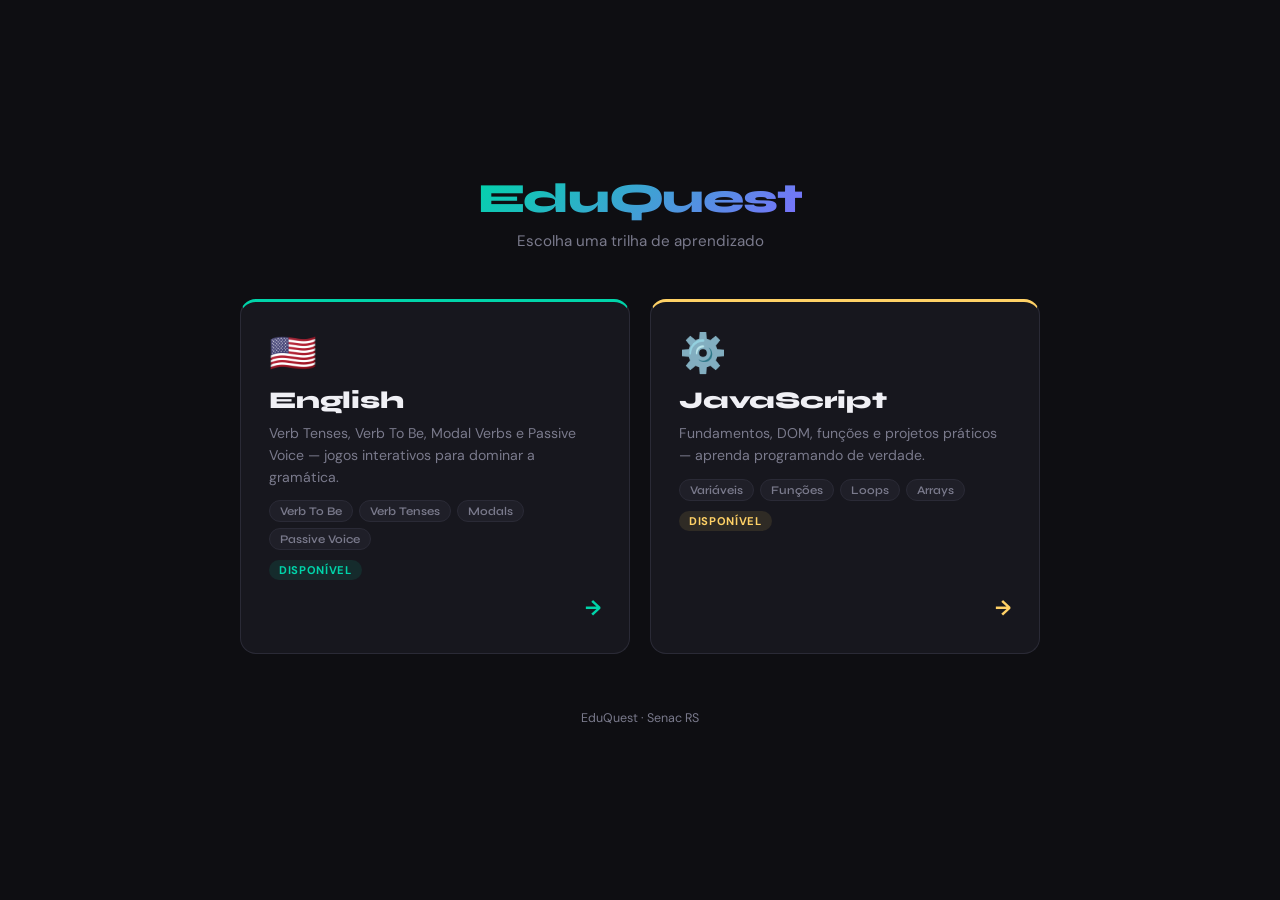
==== commit 756b3635: "atualização js" ====
--- a/index.html
+++ b/index.html
@@ -34,22 +34,22 @@
       <div class="track-arrow en">→</div>
     </a>
 
-    <!-- JAVASCRIPT (em produção) -->
-    <div class="track-card disabled" data-color="js" aria-disabled="true">
+    <!-- JAVASCRIPT -->
+    <a href="javascript/index.html" class="track-card active" data-color="js">
       <div class="track-icon">⚙️</div>
       <div class="track-body">
         <h2 class="track-name">JavaScript</h2>
         <p class="track-desc">Fundamentos, DOM, funções e projetos práticos — aprenda programando de verdade.</p>
         <div class="track-pills">
-          <span class="track-pill">Fundamentos</span>
-          <span class="track-pill">DOM</span>
+          <span class="track-pill">Variáveis</span>
           <span class="track-pill">Funções</span>
-          <span class="track-pill">Projetos</span>
+          <span class="track-pill">Loops</span>
+          <span class="track-pill">Arrays</span>
         </div>
-        <span class="track-badge wip">Em produção</span>
+        <span class="track-badge available" style="background:rgba(255,209,102,.1);color:var(--clr-js)">Disponível</span>
       </div>
-      <div class="track-arrow muted">→</div>
-    </div>
+      <div class="track-arrow" style="color:var(--clr-js)">→</div>
+    </a>
 
   </main>
 
--- a/assets/styles/portal.css
+++ b/assets/styles/portal.css
@@ -209,3 +209,9 @@
   .track-card { padding: 24px 20px; }
   .portal-logo { font-size: 2rem; }
 }
+
+/* JS card hover */
+.track-card.active[data-color="js"]:hover {
+  border-color: var(--clr-js);
+  box-shadow: 0 14px 40px rgba(255,209,102,.1);
+}
